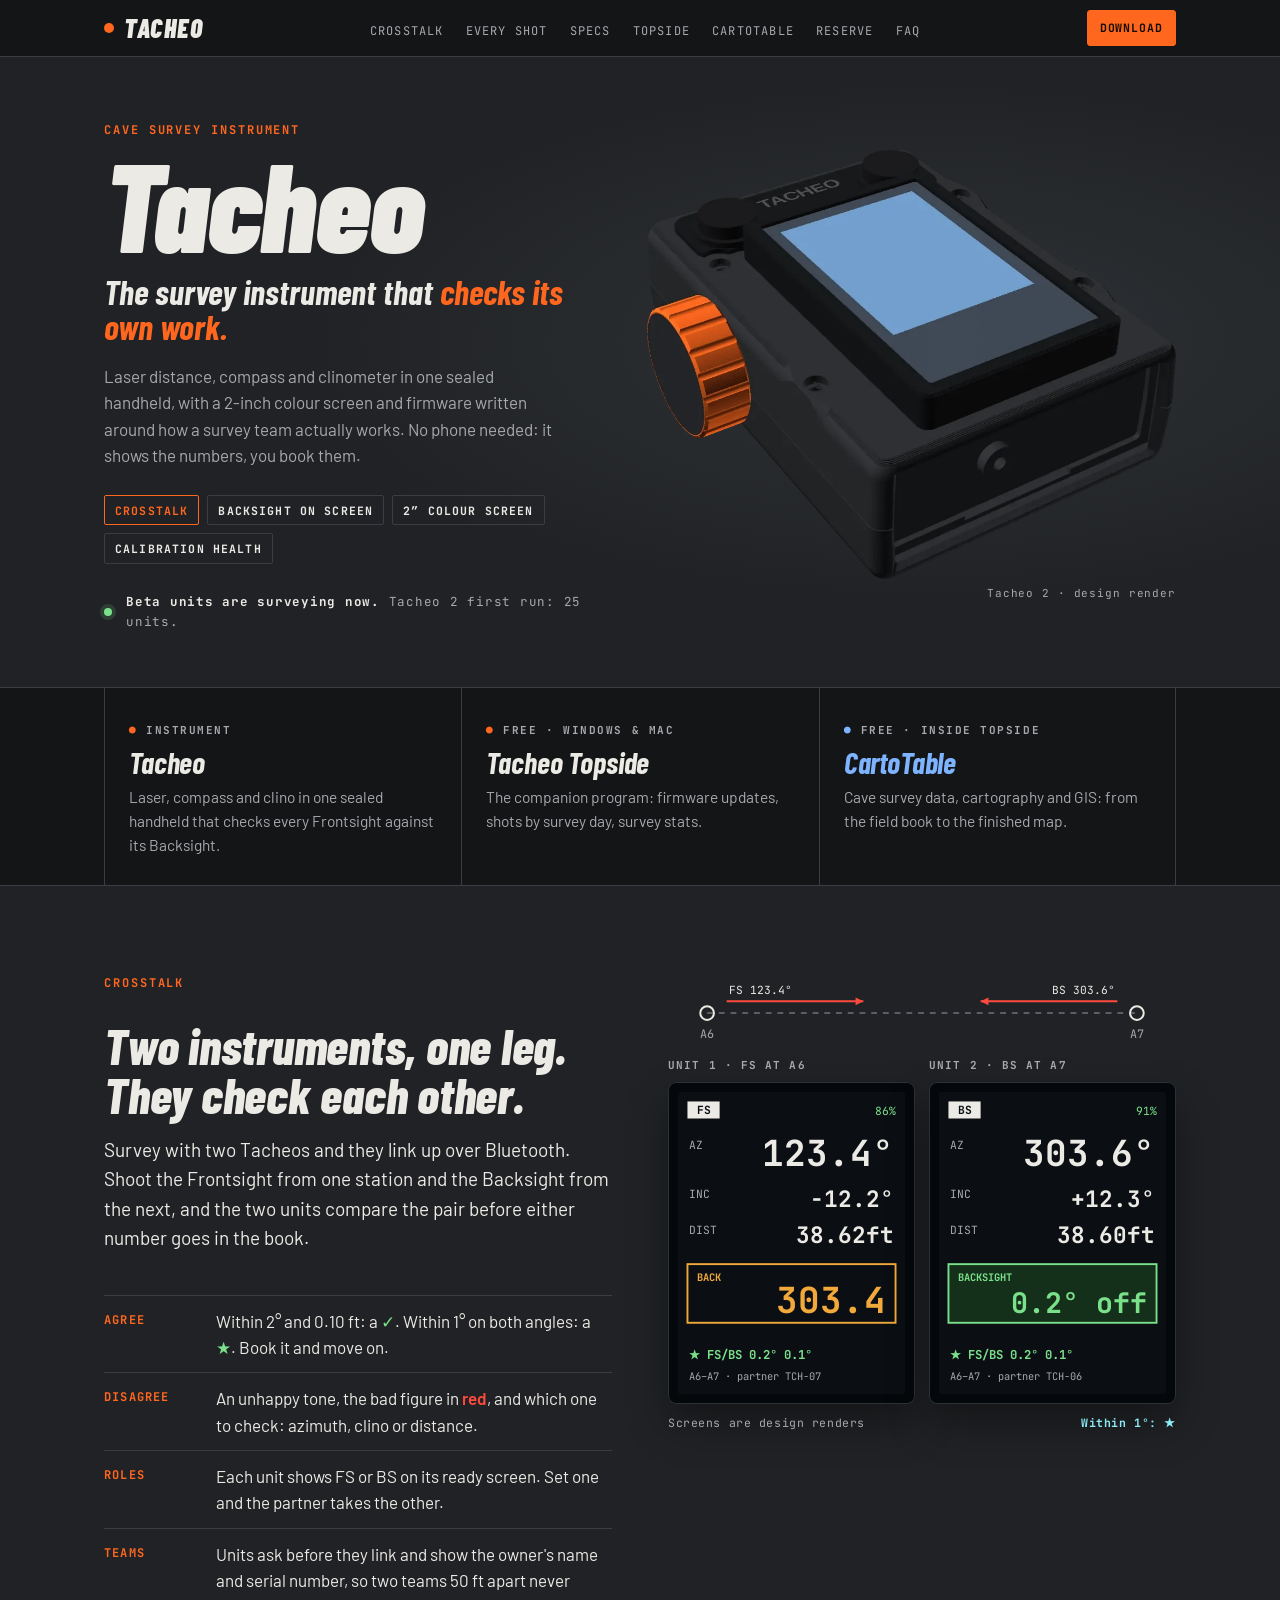
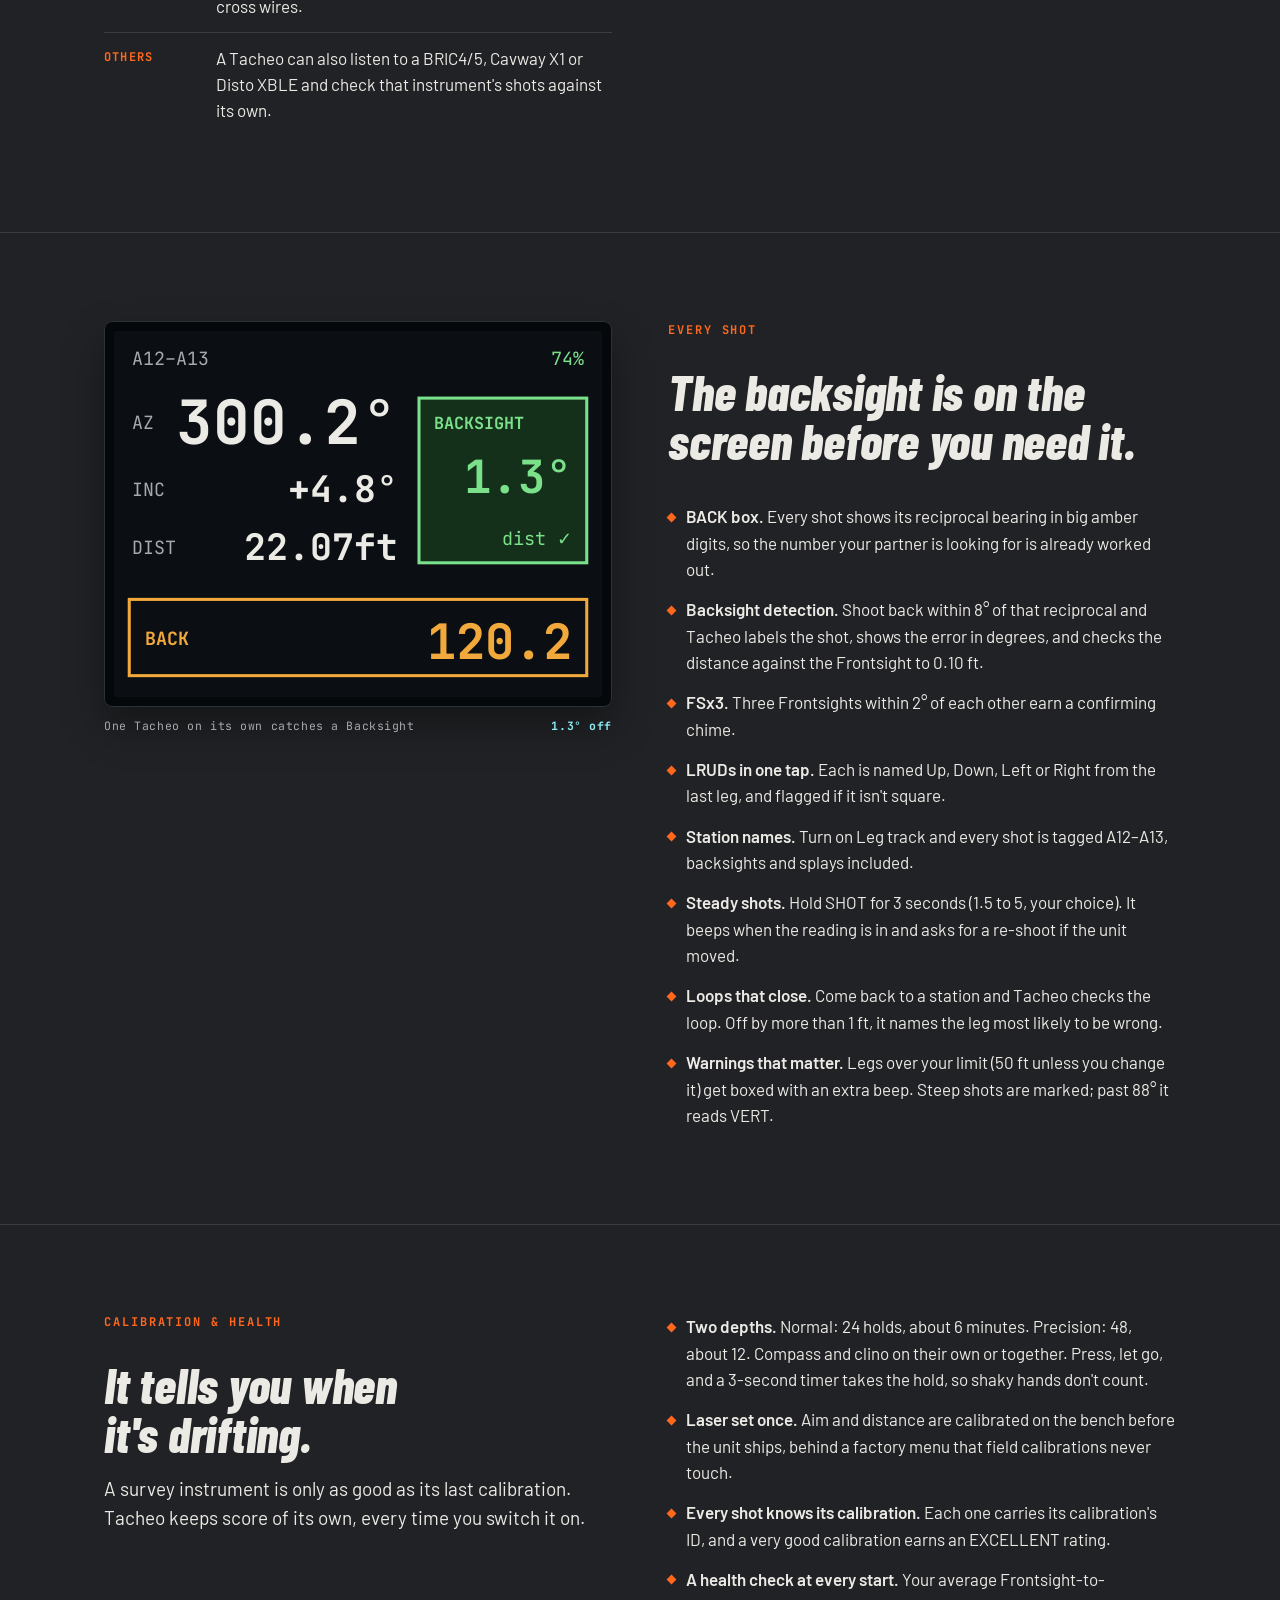
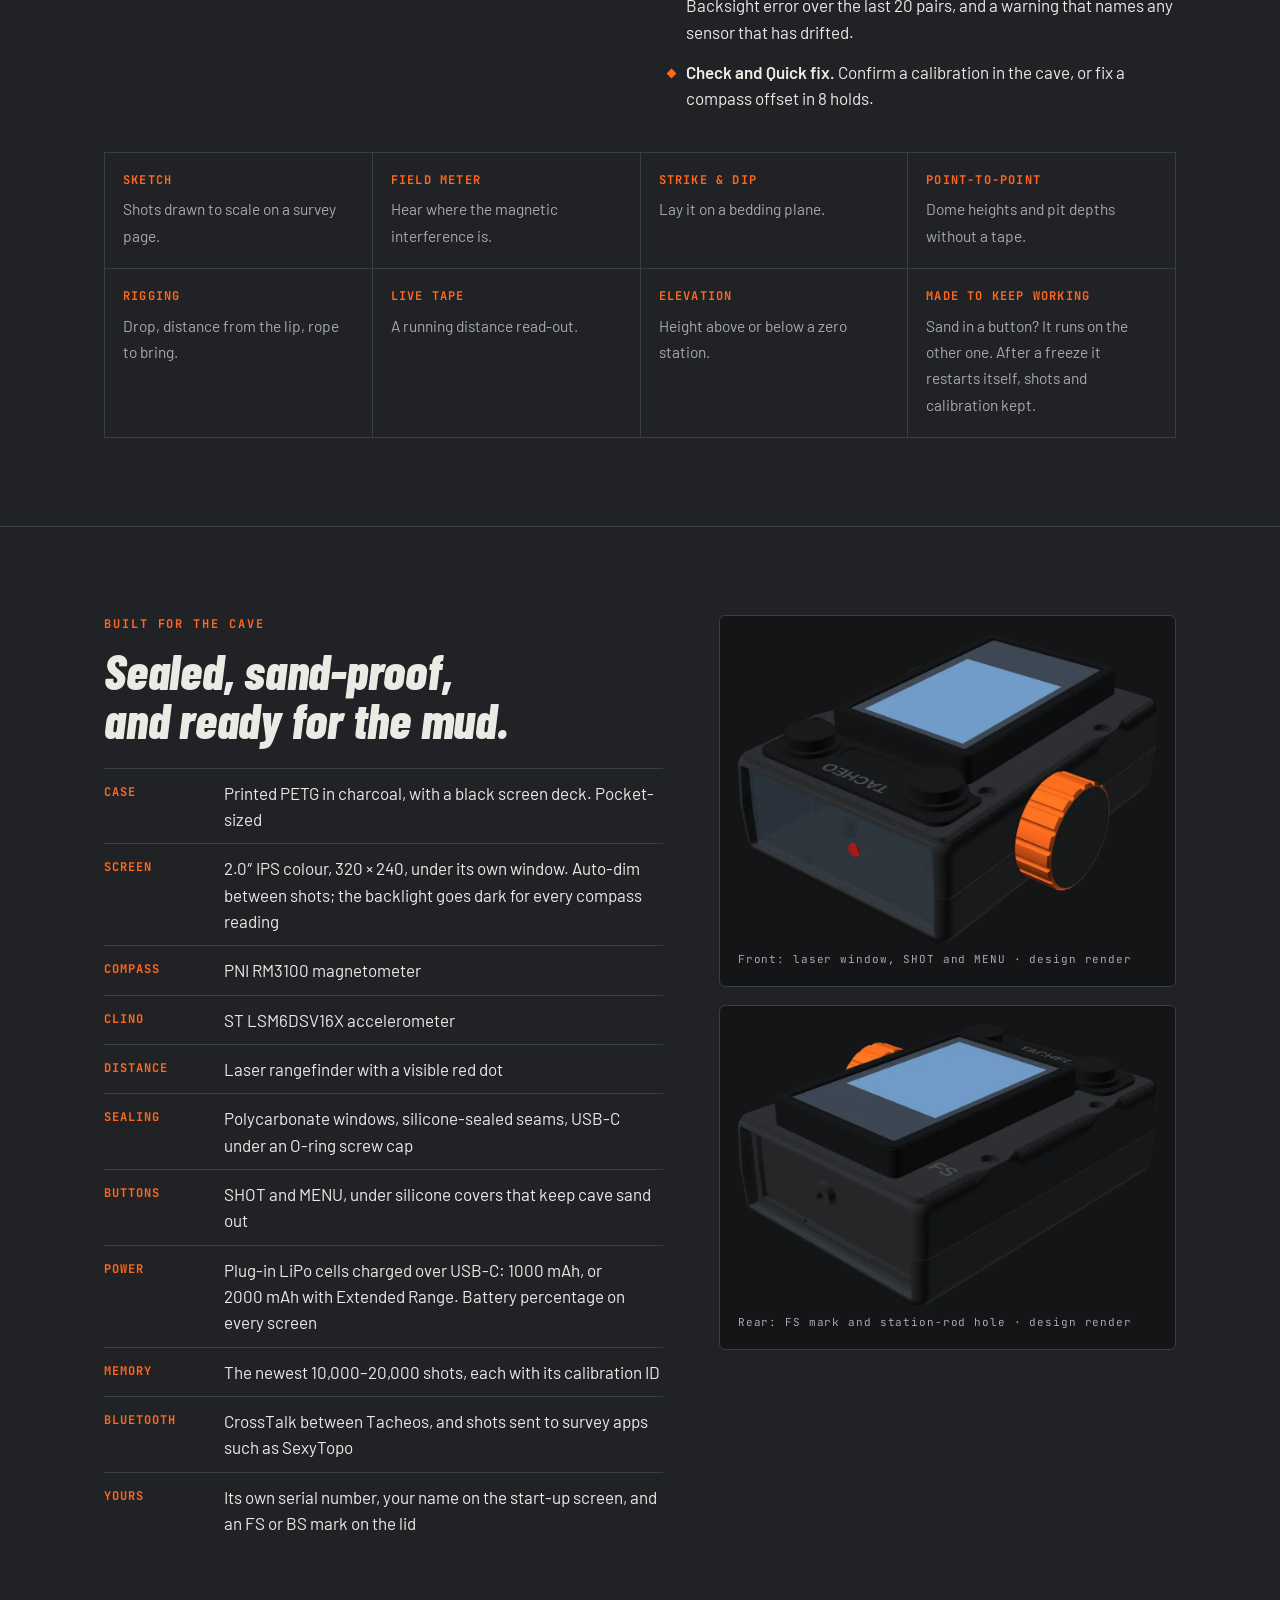
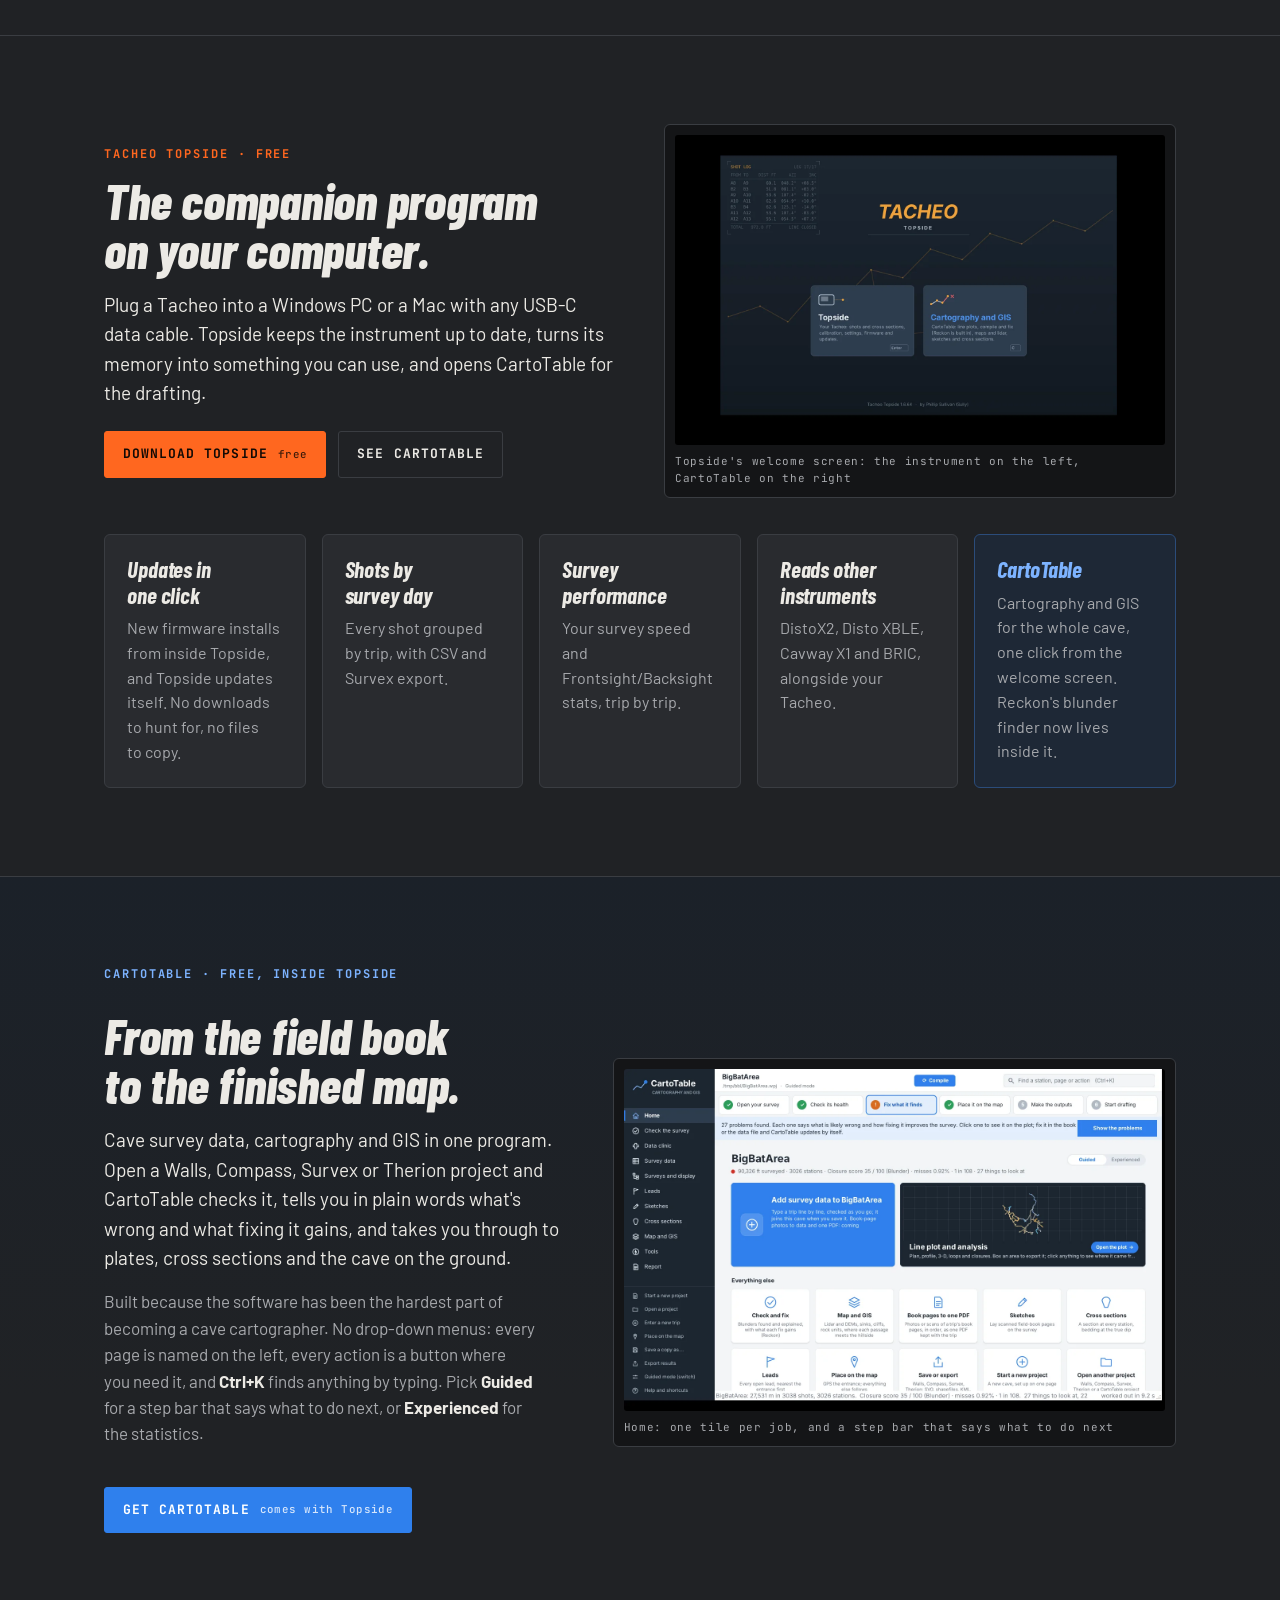
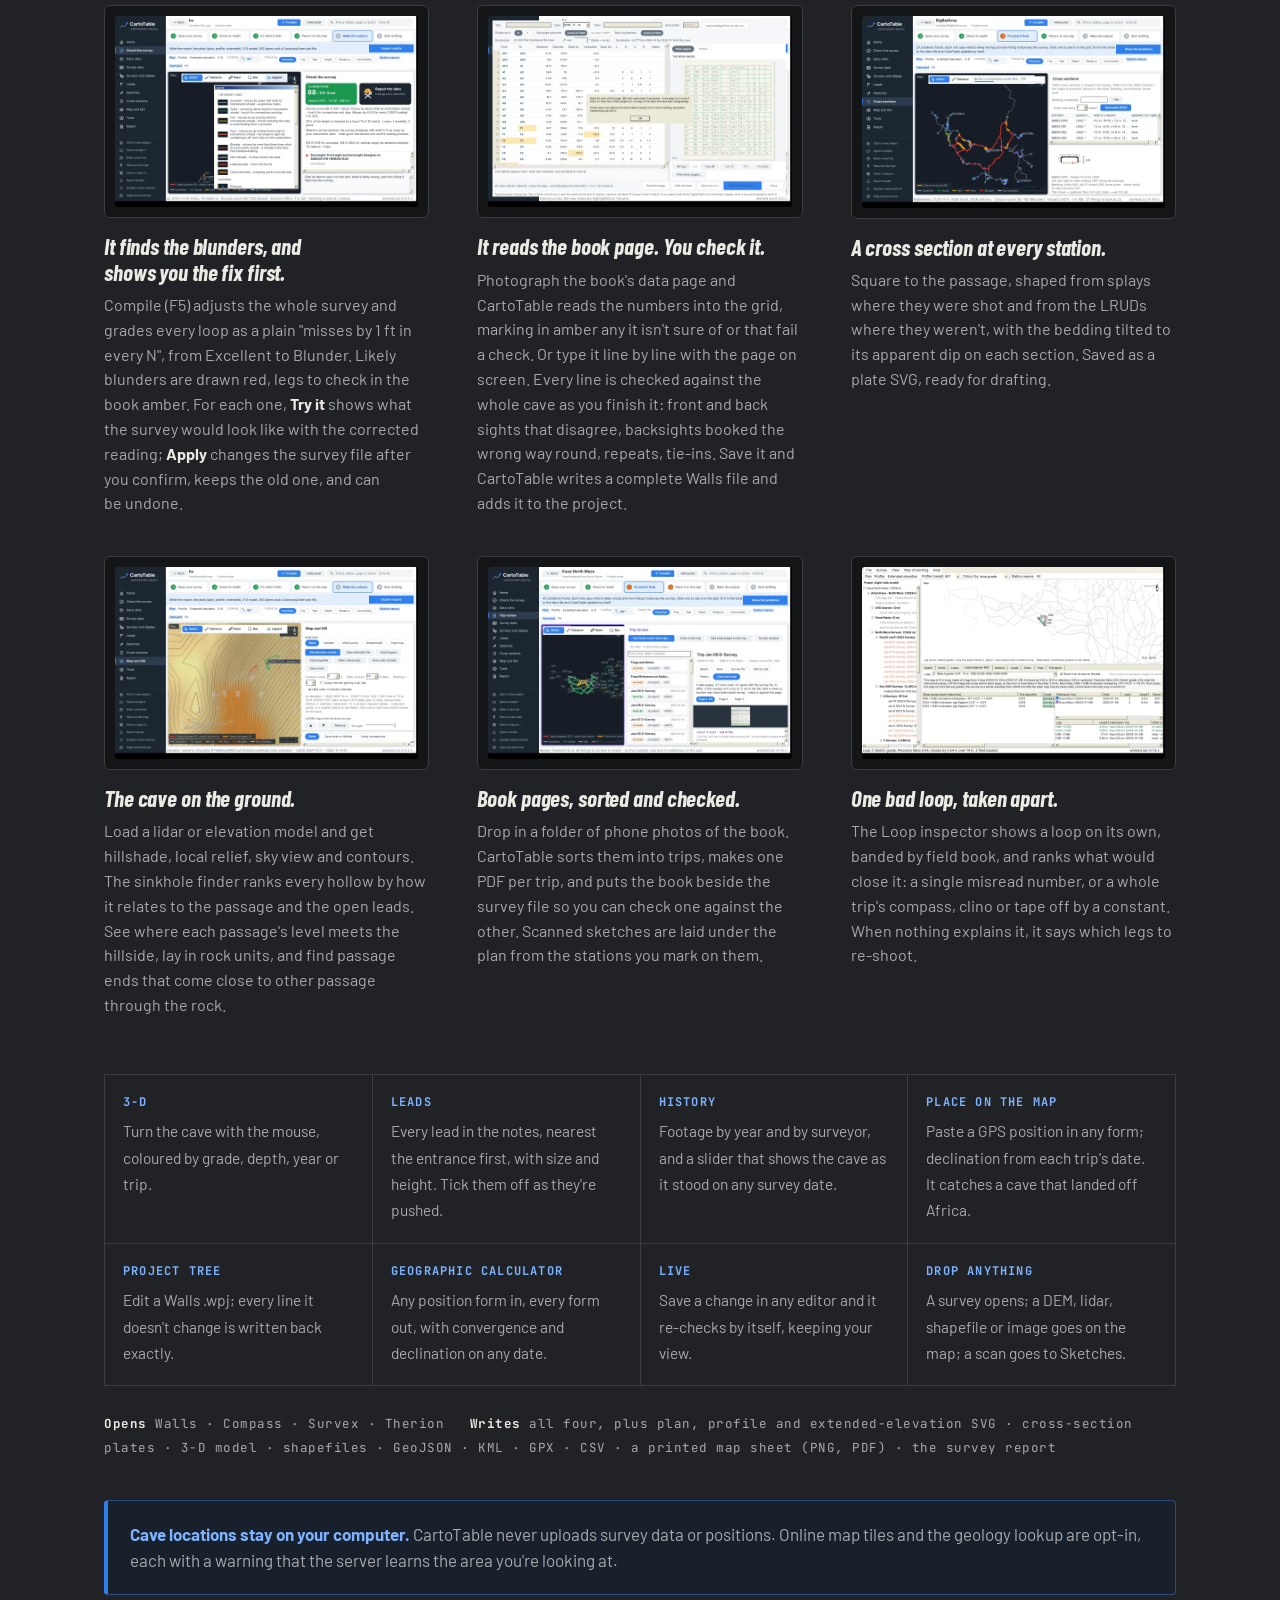
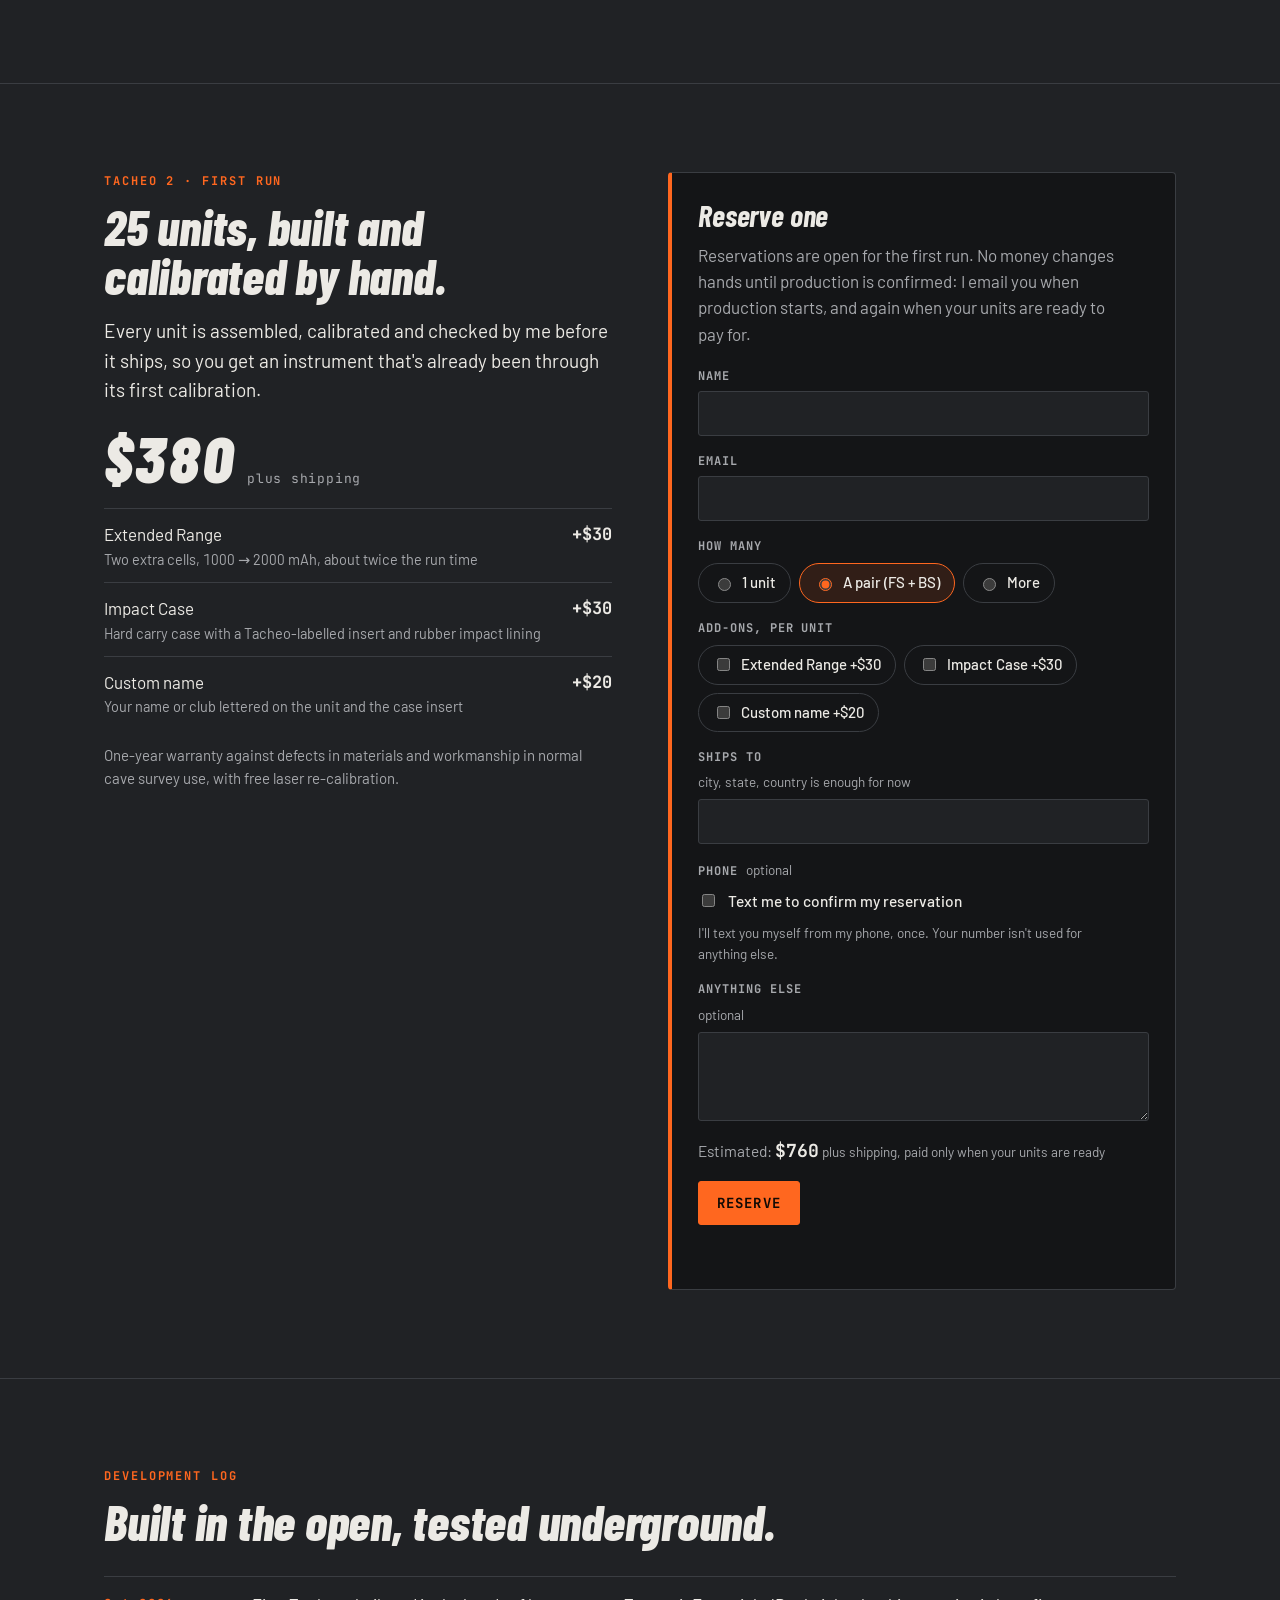
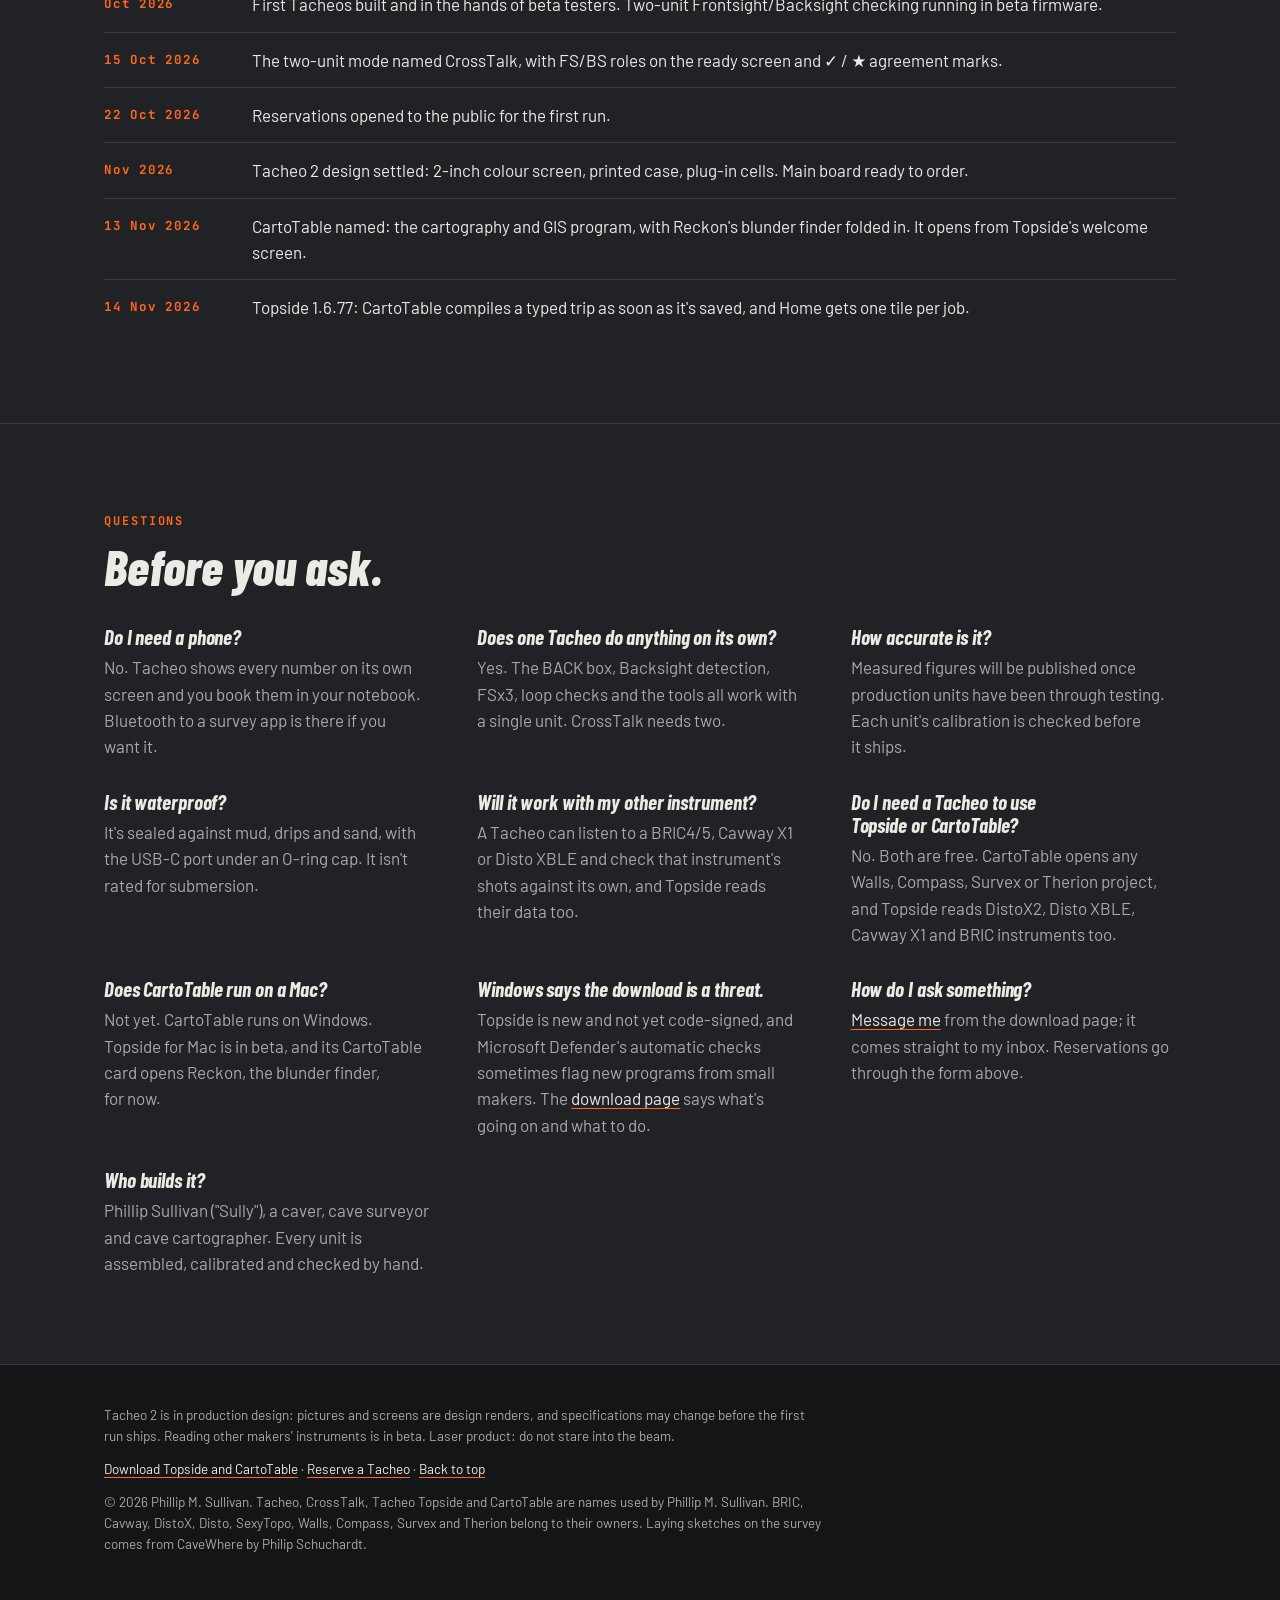
==== index.html @ c4862858 "Tacheo website: Tacheo, Topside and CartoTable; downloads; Reserve and Message forms Co-Authored-By:" ====
<!DOCTYPE html>
<!-- Copyright (C) 2026 Phillip M. Sullivan. All rights reserved. Tacheo project material. -->
<html lang="en">
<head>
<meta charset="utf-8">
<meta name="viewport" content="width=device-width, initial-scale=1">
<title>Tacheo: cave survey instrument, Topside and CartoTable</title>
<meta name="description" content="Tacheo is a sealed handheld cave survey instrument: laser distance, compass and clinometer, a 2-inch colour screen, and firmware that checks every Frontsight against its Backsight. Plus Tacheo Topside and CartoTable, free cave survey and cartography software for your computer.">
<link rel="preconnect" href="https://fonts.googleapis.com">
<link rel="preconnect" href="https://fonts.gstatic.com" crossorigin>
<link href="https://fonts.googleapis.com/css2?family=Barlow+Condensed:ital,wght@1,700;1,800;1,900&family=Barlow:wght@400;500;600&family=JetBrains+Mono:wght@500;700&display=swap" rel="stylesheet">
<link rel="stylesheet" href="assets/site.css">
<link rel="icon" href="assets/favicon.svg" type="image/svg+xml">
<meta property="og:title" content="Tacheo: the cave survey instrument that checks its own work">
<meta property="og:description" content="Tacheo, the sealed handheld cave survey instrument; Tacheo Topside, its free companion program; and CartoTable, free cave cartography and GIS.">
<meta property="og:image" content="assets/img/tacheo2-render.webp">
<meta name="theme-color" content="#141517">
</head>
<body>

<header class="top">
  <div class="wrap">
    <a class="mark" href="#top" aria-label="Tacheo, back to top"><i aria-hidden="true"></i>TACHEO</a>
    <nav aria-label="Sections">
      <ul>
        <li><a href="#crosstalk">CrossTalk</a></li>
        <li><a href="#every-shot">Every shot</a></li>
        <li><a href="#specs">Specs</a></li>
        <li><a href="#topside">Topside</a></li>
        <li><a href="#cartotable">CartoTable</a></li>
        <li><a href="#first-run">Reserve</a></li>
        <li><a href="#faq">FAQ</a></li>
      </ul>
    </nav>
    <a class="btn" href="download.html">Download</a>
  </div>
</header>

<main id="top">

<section class="hero">
  <div class="wrap">
    <div>
      <p class="eyebrow">Cave survey instrument</p>
      <h1>Tacheo</h1>
      <p class="tag">The survey instrument that <em>checks its own work.</em></p>
      <p class="sub">Laser distance, compass and clinometer in one sealed handheld, with a 2-inch colour screen and firmware written around how a survey team actually works. No phone needed: it shows the numbers, you book them.</p>
      <div class="chips">
        <span class="chip hot">CrossTalk</span>
        <span class="chip">Backsight on screen</span>
        <span class="chip">2″ colour screen</span>
        <span class="chip">Calibration health</span>
      </div>
      <div class="status"><span class="dot" aria-hidden="true"></span><span><b>Beta units are surveying now.</b> Tacheo 2 first run: 25 units.</span></div>
    </div>
    <figure>
      <img src="assets/img/tacheo2-render.webp" width="1000" height="812" alt="Tacheo 2: a charcoal handheld with a raised black screen deck, two silicone-covered buttons and an orange screw cap over the USB-C port.">
      <figcaption>Tacheo 2 · design render</figcaption>
    </figure>
  </div>
</section>

<section class="family" aria-label="The Tacheo family">
  <div class="wrap">
    <a class="fam t" href="#crosstalk"><span class="k"><b>●</b> Instrument</span><h3>Tacheo</h3><p>Laser, compass and clino in one sealed handheld that checks every Frontsight against its Backsight.</p></a>
    <a class="fam s" href="#topside"><span class="k"><b>●</b> Free · Windows &amp; Mac</span><h3>Tacheo Topside</h3><p>The companion program: firmware updates, shots by survey day, survey stats.</p></a>
    <a class="fam c" href="#cartotable"><span class="k"><b>●</b> Free · inside Topside</span><h3>CartoTable</h3><p>Cave survey data, cartography and GIS: from the field book to the finished map.</p></a>
  </div>
</section>

<section id="crosstalk">
  <div class="wrap split">
    <div class="head">
      <p class="eyebrow">CrossTalk</p>
      <h2>Two instruments, one leg. They check each other.</h2>
      <p class="lead">Survey with two Tacheos and they link up over Bluetooth. Shoot the Frontsight from one station and the Backsight from the next, and the two units compare the pair before either number goes in the book.</p>
      <div class="rows">
        <div class="row"><span class="k">Agree</span><span class="v">Within 2° and 0.10&nbsp;ft: a <span class="ok">✓</span>. Within 1° on both angles: a <span class="ok">★</span>. Book it and move on.</span></div>
        <div class="row"><span class="k">Disagree</span><span class="v">An unhappy tone, the bad figure in <span class="bad">red</span>, and which one to check: azimuth, clino or distance.</span></div>
        <div class="row"><span class="k">Roles</span><span class="v">Each unit shows FS or BS on its ready screen. Set one and the partner takes the other.</span></div>
        <div class="row"><span class="k">Teams</span><span class="v">Units ask before they link and show the owner's name and serial number, so two teams 50&nbsp;ft apart never cross wires.</span></div>
        <div class="row"><span class="k">Others</span><span class="v">A Tacheo can also listen to a BRIC4/5, Cavway X1 or Disto XBLE and check that instrument's shots against its own.</span></div>
      </div>
    </div>
    <div>
      <svg class="legsvg" viewBox="0 0 520 70" role="img" aria-label="A survey leg from station A6 to station A7, Frontsight shot from A6 and Backsight from A7">
        <line x1="40" y1="40" x2="480" y2="40" stroke="#5A5E64" stroke-width="2" stroke-dasharray="6 6"/>
        <circle cx="40" cy="40" r="7" fill="none" stroke="#ECEAE5" stroke-width="2"/>
        <circle cx="480" cy="40" r="7" fill="none" stroke="#ECEAE5" stroke-width="2"/>
        <text x="40" y="66" fill="#A7A9AD" font-family="JetBrains Mono, monospace" font-size="12" text-anchor="middle">A6</text>
        <text x="480" y="66" fill="#A7A9AD" font-family="JetBrains Mono, monospace" font-size="12" text-anchor="middle">A7</text>
        <path d="M60 28 L200 28" stroke="#FF4A3D" stroke-width="2"/><path d="M200 28 l-8 -4 v8z" fill="#FF4A3D"/>
        <text x="62" y="20" fill="#ECEAE5" font-family="JetBrains Mono, monospace" font-size="11.5">FS 123.4°</text>
        <path d="M460 28 L320 28" stroke="#FF4A3D" stroke-width="2"/><path d="M320 28 l8 -4 v8z" fill="#FF4A3D"/>
        <text x="458" y="20" fill="#ECEAE5" font-family="JetBrains Mono, monospace" font-size="11.5" text-anchor="end">BS 303.6°</text>
      </svg>
      <div class="pair">
        <div class="unit">
          <p class="who">Unit 1 · FS at A6</p>
          <div class="screen">
            <svg viewBox="0 0 240 320" role="img" aria-label="Unit 1 screen: Frontsight 123.4 degrees, back bearing 303.4, partner Backsight agrees within 1 degree, star">
              <rect width="240" height="320" fill="#0B0F14"/>
              <rect x="10" y="10" width="34" height="18" fill="#ECEAE5"/><text x="27" y="23.5" fill="#0B0F14" font-family="JetBrains Mono, monospace" font-size="12" font-weight="700" text-anchor="middle">FS</text>
              <text x="230" y="24" fill="#7BE08A" font-family="JetBrains Mono, monospace" font-size="12" text-anchor="end">86%</text>
              <text x="12" y="60" fill="#A7A9AD" font-family="JetBrains Mono, monospace" font-size="12">AZ</text>
              <text x="228" y="78" fill="#ECEAE5" font-family="JetBrains Mono, monospace" font-size="38" font-weight="700" text-anchor="end">123.4°</text>
              <text x="12" y="112" fill="#A7A9AD" font-family="JetBrains Mono, monospace" font-size="12">INC</text>
              <text x="228" y="122" fill="#ECEAE5" font-family="JetBrains Mono, monospace" font-size="24" font-weight="700" text-anchor="end">−12.2°</text>
              <text x="12" y="150" fill="#A7A9AD" font-family="JetBrains Mono, monospace" font-size="12">DIST</text>
              <text x="228" y="160" fill="#ECEAE5" font-family="JetBrains Mono, monospace" font-size="24" font-weight="700" text-anchor="end">38.62ft</text>
              <rect x="10" y="182" width="220" height="62" fill="none" stroke="#F2A93B" stroke-width="2"/>
              <text x="20" y="200" fill="#F2A93B" font-family="JetBrains Mono, monospace" font-size="11" font-weight="700">BACK</text>
              <text x="220" y="234" fill="#F2A93B" font-family="JetBrains Mono, monospace" font-size="38" font-weight="700" text-anchor="end">303.4</text>
              <text x="12" y="282" fill="#7BE08A" font-family="JetBrains Mono, monospace" font-size="13" font-weight="700">★ FS/BS 0.2° 0.1°</text>
              <text x="12" y="304" fill="#A7A9AD" font-family="JetBrains Mono, monospace" font-size="11">A6–A7 · partner TCH-07</text>
            </svg>
          </div>
        </div>
        <div class="unit">
          <p class="who">Unit 2 · BS at A7</p>
          <div class="screen">
            <svg viewBox="0 0 240 320" role="img" aria-label="Unit 2 screen: Backsight 303.6 degrees, agrees with the Frontsight within 1 degree, star">
              <rect width="240" height="320" fill="#0B0F14"/>
              <rect x="10" y="10" width="34" height="18" fill="#ECEAE5"/><text x="27" y="23.5" fill="#0B0F14" font-family="JetBrains Mono, monospace" font-size="12" font-weight="700" text-anchor="middle">BS</text>
              <text x="230" y="24" fill="#7BE08A" font-family="JetBrains Mono, monospace" font-size="12" text-anchor="end">91%</text>
              <text x="12" y="60" fill="#A7A9AD" font-family="JetBrains Mono, monospace" font-size="12">AZ</text>
              <text x="228" y="78" fill="#ECEAE5" font-family="JetBrains Mono, monospace" font-size="38" font-weight="700" text-anchor="end">303.6°</text>
              <text x="12" y="112" fill="#A7A9AD" font-family="JetBrains Mono, monospace" font-size="12">INC</text>
              <text x="228" y="122" fill="#ECEAE5" font-family="JetBrains Mono, monospace" font-size="24" font-weight="700" text-anchor="end">+12.3°</text>
              <text x="12" y="150" fill="#A7A9AD" font-family="JetBrains Mono, monospace" font-size="12">DIST</text>
              <text x="228" y="160" fill="#ECEAE5" font-family="JetBrains Mono, monospace" font-size="24" font-weight="700" text-anchor="end">38.60ft</text>
              <rect x="10" y="182" width="220" height="62" fill="#14301A" stroke="#7BE08A" stroke-width="2"/>
              <text x="20" y="200" fill="#7BE08A" font-family="JetBrains Mono, monospace" font-size="11" font-weight="700">BACKSIGHT</text>
              <text x="220" y="234" fill="#7BE08A" font-family="JetBrains Mono, monospace" font-size="30" font-weight="700" text-anchor="end">0.2° off</text>
              <text x="12" y="282" fill="#7BE08A" font-family="JetBrains Mono, monospace" font-size="13" font-weight="700">★ FS/BS 0.2° 0.1°</text>
              <text x="12" y="304" fill="#A7A9AD" font-family="JetBrains Mono, monospace" font-size="11">A6–A7 · partner TCH-06</text>
            </svg>
          </div>
        </div>
      </div>
      <p class="scap"><span>Screens are design renders</span><b>Within 1°: ★</b></p>
    </div>
  </div>
</section>

<section id="every-shot">
  <div class="wrap split">
    <div>
      <div class="screen">
        <svg viewBox="0 0 320 240" role="img" aria-label="Single-unit screen: a shot of 300.2 degrees caught as a Backsight, 1.3 degrees off the reciprocal">
          <rect width="320" height="240" fill="#0B0F14"/>
          <text x="12" y="22" fill="#A7A9AD" font-family="JetBrains Mono, monospace" font-size="12">A12–A13</text>
          <text x="308" y="22" fill="#7BE08A" font-family="JetBrains Mono, monospace" font-size="12" text-anchor="end">74%</text>
          <text x="12" y="64" fill="#A7A9AD" font-family="JetBrains Mono, monospace" font-size="12">AZ</text>
          <text x="186" y="74" fill="#ECEAE5" font-family="JetBrains Mono, monospace" font-size="40" font-weight="700" text-anchor="end">300.2°</text>
          <text x="12" y="108" fill="#A7A9AD" font-family="JetBrains Mono, monospace" font-size="12">INC</text>
          <text x="186" y="112" fill="#ECEAE5" font-family="JetBrains Mono, monospace" font-size="24" font-weight="700" text-anchor="end">+4.8°</text>
          <text x="12" y="146" fill="#A7A9AD" font-family="JetBrains Mono, monospace" font-size="12">DIST</text>
          <text x="186" y="150" fill="#ECEAE5" font-family="JetBrains Mono, monospace" font-size="24" font-weight="700" text-anchor="end">22.07ft</text>
          <rect x="200" y="44" width="110" height="108" fill="#14301A" stroke="#7BE08A" stroke-width="2"/>
          <text x="210" y="64" fill="#7BE08A" font-family="JetBrains Mono, monospace" font-size="11" font-weight="700">BACKSIGHT</text>
          <text x="300" y="106" fill="#7BE08A" font-family="JetBrains Mono, monospace" font-size="30" font-weight="700" text-anchor="end">1.3°</text>
          <text x="300" y="140" fill="#7BE08A" font-family="JetBrains Mono, monospace" font-size="12" text-anchor="end">dist ✓</text>
          <rect x="10" y="176" width="300" height="50" fill="none" stroke="#F2A93B" stroke-width="2"/>
          <text x="20" y="206" fill="#F2A93B" font-family="JetBrains Mono, monospace" font-size="12" font-weight="700">BACK</text>
          <text x="300" y="215" fill="#F2A93B" font-family="JetBrains Mono, monospace" font-size="32" font-weight="700" text-anchor="end">120.2</text>
        </svg>
      </div>
      <p class="scap"><span>One Tacheo on its own catches a Backsight</span><b>1.3° off</b></p>
    </div>
    <div class="head">
      <p class="eyebrow">Every shot</p>
      <h2>The backsight is on the screen before you need it.</h2>
      <ul class="items">
        <li><b>BACK box.</b> Every shot shows its reciprocal bearing in big amber digits, so the number your partner is looking for is already worked out.</li>
        <li><b>Backsight detection.</b> Shoot back within 8° of that reciprocal and Tacheo labels the shot, shows the error in degrees, and checks the distance against the Frontsight to 0.10&nbsp;ft.</li>
        <li><b>FSx3.</b> Three Frontsights within 2° of each other earn a confirming chime.</li>
        <li><b>LRUDs in one tap.</b> Each is named Up, Down, Left or Right from the last leg, and flagged if it isn't square.</li>
        <li><b>Station names.</b> Turn on Leg track and every shot is tagged A12–A13, backsights and splays included.</li>
        <li><b>Steady shots.</b> Hold SHOT for 3 seconds (1.5 to 5, your choice). It beeps when the reading is in and asks for a re-shoot if the unit moved.</li>
        <li><b>Loops that close.</b> Come back to a station and Tacheo checks the loop. Off by more than 1&nbsp;ft, it names the leg most likely to be wrong.</li>
        <li><b>Warnings that matter.</b> Legs over your limit (50&nbsp;ft unless you change it) get boxed with an extra beep. Steep shots are marked; past 88° it reads VERT.</li>
      </ul>
    </div>
  </div>
</section>

<section id="calibration">
  <div class="wrap">
    <div class="split">
      <div class="head">
        <p class="eyebrow">Calibration &amp; health</p>
        <h2>It tells you when it's drifting.</h2>
        <p class="lead">A survey instrument is only as good as its last calibration. Tacheo keeps score of its own, every time you switch it on.</p>
      </div>
      <ul class="items" style="margin-top:0">
        <li><b>Two depths.</b> Normal: 24 holds, about 6 minutes. Precision: 48, about 12. Compass and clino on their own or together. Press, let go, and a 3-second timer takes the hold, so shaky hands don't count.</li>
        <li><b>Laser set once.</b> Aim and distance are calibrated on the bench before the unit ships, behind a factory menu that field calibrations never touch.</li>
        <li><b>Every shot knows its calibration.</b> Each one carries its calibration's ID, and a very good calibration earns an EXCELLENT rating.</li>
        <li><b>A health check at every start.</b> Your average Frontsight-to-Backsight error over the last 20 pairs, and a warning that names any sensor that has drifted.</li>
        <li><b>Check and Quick fix.</b> Confirm a calibration in the cave, or fix a compass offset in 8 holds.</li>
      </ul>
    </div>
    <div class="tools" aria-label="Seven built-in tools">
      <div class="tool"><b>Sketch</b><span>Shots drawn to scale on a survey page.</span></div>
      <div class="tool"><b>Field meter</b><span>Hear where the magnetic interference is.</span></div>
      <div class="tool"><b>Strike &amp; dip</b><span>Lay it on a bedding plane.</span></div>
      <div class="tool"><b>Point-to-point</b><span>Dome heights and pit depths without a tape.</span></div>
      <div class="tool"><b>Rigging</b><span>Drop, distance from the lip, rope to bring.</span></div>
      <div class="tool"><b>Live tape</b><span>A running distance read-out.</span></div>
      <div class="tool"><b>Elevation</b><span>Height above or below a zero station.</span></div>
      <div class="tool"><b>Made to keep working</b><span>Sand in a button? It runs on the other one. After a freeze it restarts itself, shots and calibration kept.</span></div>
    </div>
  </div>
</section>

<section id="specs">
  <div class="wrap specs">
    <div>
      <p class="eyebrow">Built for the cave</p>
      <h2>Sealed, sand-proof, and ready for the mud.</h2>
      <dl class="spec">
        <dt>Case</dt><dd>Printed PETG in charcoal, with a black screen deck. Pocket-sized</dd>
        <dt>Screen</dt><dd>2.0″ IPS colour, 320 × 240, under its own window. Auto-dim between shots; the backlight goes dark for every compass reading</dd>
        <dt>Compass</dt><dd>PNI RM3100 magnetometer</dd>
        <dt>Clino</dt><dd>ST LSM6DSV16X accelerometer</dd>
        <dt>Distance</dt><dd>Laser rangefinder with a visible red dot</dd>
        <dt>Sealing</dt><dd>Polycarbonate windows, silicone-sealed seams, USB-C under an O-ring screw cap</dd>
        <dt>Buttons</dt><dd>SHOT and MENU, under silicone covers that keep cave sand out</dd>
        <dt>Power</dt><dd>Plug-in LiPo cells charged over USB-C: 1000&nbsp;mAh, or 2000&nbsp;mAh with Extended Range. Battery percentage on every screen</dd>
        <dt>Memory</dt><dd>The newest 10,000–20,000 shots, each with its calibration ID</dd>
        <dt>Bluetooth</dt><dd>CrossTalk between Tacheos, and shots sent to survey apps such as SexyTopo</dd>
        <dt>Yours</dt><dd>Its own serial number, your name on the start-up screen, and an FS or BS mark on the lid</dd>
      </dl>
    </div>
    <div class="views">
      <figure>
        <img src="assets/img/tacheo2-front.webp" loading="lazy" width="1000" height="738" alt="Tacheo 2 from the front: the laser window with its red dot, the TACHEO lettering and both buttons on the deck, and the orange USB cap on the side.">
        <figcaption>Front: laser window, SHOT and MENU · design render</figcaption>
      </figure>
      <figure>
        <img src="assets/img/tacheo2-rear.webp" loading="lazy" width="1000" height="671" alt="Tacheo 2 from the rear, showing the FS mark on the lid and the station-rod hole in the rear plate.">
        <figcaption>Rear: FS mark and station-rod hole · design render</figcaption>
      </figure>
    </div>
  </div>
</section>

<section id="topside">
  <div class="wrap">
    <div class="topside-top">
      <div>
        <p class="eyebrow">Tacheo Topside · free</p>
        <h2>The companion program on your computer.</h2>
        <p class="lead" style="margin-top:16px">Plug a Tacheo into a Windows PC or a Mac with any USB-C data cable. Topside keeps the instrument up to date, turns its memory into something you can use, and opens CartoTable for the drafting.</p>
        <div class="actions">
          <a class="btn" href="download.html">Download Topside <small>free</small></a>
          <a class="btn ghost" href="#cartotable">See CartoTable</a>
        </div>
      </div>
      <figure class="shot">
        <a class="zoom" href="assets/img/topside-welcome.webp" target="_blank" rel="noopener" title="Open full size"><img src="assets/img/topside-welcome.webp" loading="lazy" width="1360" height="860" alt="Tacheo Topside's welcome screen with two cards: Topside, and Cartography and GIS (CartoTable)."></a>
        <figcaption>Topside's welcome screen: the instrument on the left, CartoTable on the right</figcaption>
      </figure>
    </div>
    <div class="cards">
      <div class="card"><h3>Updates in one click</h3><p>New firmware installs from inside Topside, and Topside updates itself. No downloads to hunt for, no files to copy.</p></div>
      <div class="card"><h3>Shots by survey day</h3><p>Every shot grouped by trip, with CSV and Survex export.</p></div>
      <div class="card"><h3>Survey performance</h3><p>Your survey speed and Frontsight/Backsight stats, trip by trip.</p></div>
      <div class="card"><h3>Reads other instruments</h3><p>DistoX2, Disto XBLE, Cavway X1 and BRIC, alongside your Tacheo.</p></div>
      <div class="card ct"><h3>CartoTable</h3><p>Cartography and GIS for the whole cave, one click from the welcome screen. Reckon's blunder finder now lives inside it.</p></div>
    </div>
  </div>
</section>

<section id="cartotable">
  <div class="wrap">
    <div class="ct-lead">
      <div class="head">
        <p class="eyebrow">CartoTable · free, inside Topside</p>
        <h2>From the field book to the finished map.</h2>
        <p class="lead">Cave survey data, cartography and GIS in one program. Open a Walls, Compass, Survex or Therion project and CartoTable checks it, tells you in plain words what's wrong and what fixing it gains, and takes you through to plates, cross sections and the cave on the ground.</p>
        <p class="muted">Built because the software has been the hardest part of becoming a cave cartographer. No drop-down menus: every page is named on the left, every action is a button where you need it, and <b style="color:var(--ink)">Ctrl+K</b> finds anything by typing. Pick <b style="color:var(--ink)">Guided</b> for a step bar that says what to do next, or <b style="color:var(--ink)">Experienced</b> for the statistics.</p>
        <div class="actions">
          <a class="btn blue" href="download.html">Get CartoTable <small>comes with Topside</small></a>
        </div>
      </div>
      <figure class="shot">
        <a class="zoom" href="assets/img/ct-home.webp" target="_blank" rel="noopener" title="Open full size"><img src="assets/img/ct-home.webp" loading="lazy" width="1360" height="860" alt="CartoTable's Home page: a step bar along the top, big tiles to add survey data and open the line plot, and a tile for each job below."></a>
        <figcaption>Home: one tile per job, and a step bar that says what to do next</figcaption>
      </figure>
    </div>

    <div class="ct-grid">
      <div class="ct-feat">
        <figure class="shot"><a class="zoom" href="assets/img/ct-check.webp" target="_blank" rel="noopener" title="Open full size"><img src="assets/img/ct-check.webp" loading="lazy" width="1360" height="860" alt="The plot with suspect legs drawn red and amber, and the Check the survey page giving a closure score and a Repair the data button."></a></figure>
        <h3>It finds the blunders, and shows you the fix first.</h3>
        <p>Compile (F5) adjusts the whole survey and grades every loop as a plain "misses by 1 ft in every N", from Excellent to Blunder. Likely blunders are drawn red, legs to check in the book amber. For each one, <b style="color:var(--ink)">Try it</b> shows what the survey would look like with the corrected reading; <b style="color:var(--ink)">Apply</b> changes the survey file after you confirm, keeps the old one, and can be undone.</p>
      </div>
      <div class="ct-feat">
        <figure class="shot"><a class="zoom" href="assets/img/ct-trip.webp" target="_blank" rel="noopener" title="Open full size"><img src="assets/img/ct-trip.webp" loading="lazy" width="1360" height="860" alt="Enter a trip: the book's shots typed line by line beside a photo of the field-book page, with an amber cell to check."></a></figure>
        <h3>It reads the book page. You check it.</h3>
        <p>Photograph the book's data page and CartoTable reads the numbers into the grid, marking in amber any it isn't sure of or that fail a check. Or type it line by line with the page on screen. Every line is checked against the whole cave as you finish it: front and back sights that disagree, backsights booked the wrong way round, repeats, tie-ins. Save it and CartoTable writes a complete Walls file and adds it to the project.</p>
      </div>
      <div class="ct-feat">
        <figure class="shot"><a class="zoom" href="assets/img/ct-sections.webp" target="_blank" rel="noopener" title="Open full size"><img src="assets/img/ct-sections.webp" loading="lazy" width="1360" height="860" alt="A dark line plot of a large cave coloured by loop grade, with the Cross sections page beside it listing every station's section."></a></figure>
        <h3>A cross section at every station.</h3>
        <p>Square to the passage, shaped from splays where they were shot and from the LRUDs where they weren't, with the bedding tilted to its apparent dip on each section. Saved as a plate SVG, ready for drafting.</p>
      </div>
      <div class="ct-feat">
        <figure class="shot"><a class="zoom" href="assets/img/ct-map.webp" target="_blank" rel="noopener" title="Open full size"><img src="assets/img/ct-map.webp" loading="lazy" width="1360" height="860" alt="The Map and GIS page: labelled contours over shaded relief, with a layers list on the right."></a></figure>
        <h3>The cave on the ground.</h3>
        <p>Load a lidar or elevation model and get hillshade, local relief, sky view and contours. The sinkhole finder ranks every hollow by how it relates to the passage and the open leads. See where each passage's level meets the hillside, lay in rock units, and find passage ends that come close to other passage through the rock.</p>
      </div>
      <div class="ct-feat">
        <figure class="shot"><a class="zoom" href="assets/img/ct-review.webp" target="_blank" rel="noopener" title="Open full size"><img src="assets/img/ct-review.webp" loading="lazy" width="1360" height="860" alt="Trip review: a list of trips on the left, the plot narrowed to one trip, and that trip's book pages to check against the survey file."></a></figure>
        <h3>Book pages, sorted and checked.</h3>
        <p>Drop in a folder of phone photos of the book. CartoTable sorts them into trips, makes one PDF per trip, and puts the book beside the survey file so you can check one against the other. Scanned sketches are laid under the plan from the stations you mark on them.</p>
      </div>
      <div class="ct-feat">
        <figure class="shot"><a class="zoom" href="assets/img/ct-loop.webp" target="_blank" rel="noopener" title="Open full size"><img src="assets/img/ct-loop.webp" loading="lazy" width="1360" height="860" alt="The Loop inspector: one loop drawn on its own, banded by field book, with a ranked list of what would close it."></a></figure>
        <h3>One bad loop, taken apart.</h3>
        <p>The Loop inspector shows a loop on its own, banded by field book, and ranks what would close it: a single misread number, or a whole trip's compass, clino or tape off by a constant. When nothing explains it, it says which legs to re-shoot.</p>
      </div>
    </div>

    <div class="ct-tools" aria-label="More in CartoTable">
      <div class="tool"><b>3-D</b><span>Turn the cave with the mouse, coloured by grade, depth, year or trip.</span></div>
      <div class="tool"><b>Leads</b><span>Every lead in the notes, nearest the entrance first, with size and height. Tick them off as they're pushed.</span></div>
      <div class="tool"><b>History</b><span>Footage by year and by surveyor, and a slider that shows the cave as it stood on any survey date.</span></div>
      <div class="tool"><b>Place on the map</b><span>Paste a GPS position in any form; declination from each trip's date. It catches a cave that landed off Africa.</span></div>
      <div class="tool"><b>Project tree</b><span>Edit a Walls .wpj; every line it doesn't change is written back exactly.</span></div>
      <div class="tool"><b>Geographic calculator</b><span>Any position form in, every form out, with convergence and declination on any date.</span></div>
      <div class="tool"><b>Live</b><span>Save a change in any editor and it re-checks by itself, keeping your view.</span></div>
      <div class="tool"><b>Drop anything</b><span>A survey opens; a DEM, lidar, shapefile or image goes on the map; a scan goes to Sketches.</span></div>
    </div>

    <p class="formats"><b>Opens</b> Walls · Compass · Survex · Therion &nbsp; <b>Writes</b> all four, plus plan, profile and extended-elevation SVG · cross-section plates · 3-D model · shapefiles · GeoJSON · KML · GPX · CSV · a printed map sheet (PNG, PDF) · the survey report</p>

    <div class="private"><b>Cave locations stay on your computer.</b> <span class="muted">CartoTable never uploads survey data or positions. Online map tiles and the geology lookup are opt-in, each with a warning that the server learns the area you're looking at.</span></div>
  </div>
</section>

<section id="first-run">
  <div class="wrap run">
    <div>
      <p class="eyebrow">Tacheo 2 · first run</p>
      <h2>25 units, built and calibrated by hand.</h2>
      <p class="lead" style="margin-top:16px">Every unit is assembled, calibrated and checked by me before it ships, so you get an instrument that's already been through its first calibration.</p>
      <div class="price"><span class="n">$380</span><span class="s">plus shipping</span></div>
      <table class="add">
        <tbody>
          <tr><td>Extended Range<small>Two extra cells, 1000 → 2000 mAh, about twice the run time</small></td><td>+$30</td></tr>
          <tr><td>Impact Case<small>Hard carry case with a Tacheo-labelled insert and rubber impact lining</small></td><td>+$30</td></tr>
          <tr><td>Custom name<small>Your name or club lettered on the unit and the case insert</small></td><td>+$20</td></tr>
        </tbody>
      </table>
      <p class="muted" style="margin-top:14px;font-size:15px">One-year warranty against defects in materials and workmanship in normal cave survey use, with free laser re-calibration.</p>
    </div>
    <div class="reserve">
      <h3>Reserve one</h3>
      <p class="muted">Reservations are open for the first run. No money changes hands until production is confirmed: I email you when production starts, and again when your units are ready to pay for.</p>
      <form id="reserve-form" class="rform" data-kind="reservation" novalidate>
        <label>Name <input name="name" autocomplete="name" required maxlength="100"></label>
        <label>Email <input name="email" type="email" autocomplete="email" required maxlength="200"></label>

        <fieldset>
          <legend>How many</legend>
          <div class="pills" role="radiogroup">
            <label><input type="radio" name="qty" value="1"> 1 unit</label>
            <label><input type="radio" name="qty" value="2" checked> A pair (FS + BS)</label>
            <label><input type="radio" name="qty" value="other"> More</label>
          </div>
          <label class="more" hidden>Number of units <input name="qtyOther" type="number" min="3" max="25" value="3"></label>
        </fieldset>

        <fieldset>
          <legend>Add-ons, per unit</legend>
          <div class="pills">
            <label><input type="checkbox" name="addons" value="Extended Range" data-price="30"> Extended Range +$30</label>
            <label><input type="checkbox" name="addons" value="Impact Case" data-price="30"> Impact Case +$30</label>
            <label><input type="checkbox" name="addons" value="Custom name" data-price="20"> Custom name +$20</label>
          </div>
          <label class="customname" hidden>Name or club to letter on it <input name="customName" maxlength="40"></label>
        </fieldset>

        <label>Ships to <span class="opt">city, state, country is enough for now</span>
          <input name="shipTo" autocomplete="address-level2" maxlength="300"></label>

        <fieldset class="textme">
          <legend>Phone <span class="opt">optional</span></legend>
          <label class="check"><input type="checkbox" name="wantsText"> Text me to confirm my reservation</label>
          <label class="phone" hidden>Mobile number <input name="phone" type="tel" autocomplete="tel" maxlength="30" placeholder="(502) 555-0123"></label>
          <p class="opt">I'll text you myself from my phone, once. Your number isn't used for anything else.</p>
        </fieldset>

        <label>Anything else <span class="opt">optional</span> <textarea name="notes" rows="3" maxlength="2000"></textarea></label>

        <div class="hp" aria-hidden="true"><label>Leave this empty <input name="website" tabindex="-1" autocomplete="off"></label></div>

        <p class="total" aria-live="polite">Estimated: <b id="rtotal">$760</b> <span class="opt">plus shipping, paid only when your units are ready</span></p>
        <button class="btn" type="submit">Reserve</button>
        <p class="rstatus" role="status" aria-live="polite"></p>
      </form>
    </div>
  </div>
</section>

<section id="history">
  <div class="wrap">
    <p class="eyebrow">Development log</p>
    <h2>Built in the open, tested underground.</h2>
    <ol class="time">
      <li><span class="d">Oct 2026</span><span>First Tacheos built and in the hands of beta testers. Two-unit Frontsight/Backsight checking running in beta firmware.</span></li>
      <li><span class="d">15 Oct 2026</span><span>The two-unit mode named CrossTalk, with FS/BS roles on the ready screen and ✓ / ★ agreement marks.</span></li>
      <li><span class="d">22 Oct 2026</span><span>Reservations opened to the public for the first run.</span></li>
      <li><span class="d">Nov 2026</span><span>Tacheo 2 design settled: 2-inch colour screen, printed case, plug-in cells. Main board ready to order.</span></li>
      <li><span class="d">13 Nov 2026</span><span>CartoTable named: the cartography and GIS program, with Reckon's blunder finder folded in. It opens from Topside's welcome screen.</span></li>
      <li><span class="d">14 Nov 2026</span><span>Topside 1.6.77: CartoTable compiles a typed trip as soon as it's saved, and Home gets one tile per job.</span></li>
    </ol>
  </div>
</section>

<section id="faq">
  <div class="wrap">
    <p class="eyebrow">Questions</p>
    <h2>Before you ask.</h2>
    <div class="faq">
      <div><h3>Do I need a phone?</h3><p>No. Tacheo shows every number on its own screen and you book them in your notebook. Bluetooth to a survey app is there if you want it.</p></div>
      <div><h3>Does one Tacheo do anything on its own?</h3><p>Yes. The BACK box, Backsight detection, FSx3, loop checks and the tools all work with a single unit. CrossTalk needs two.</p></div>
      <div><h3>How accurate is it?</h3><p>Measured figures will be published once production units have been through testing. Each unit's calibration is checked before it ships.</p></div>
      <div><h3>Is it waterproof?</h3><p>It's sealed against mud, drips and sand, with the USB-C port under an O-ring cap. It isn't rated for submersion.</p></div>
      <div><h3>Will it work with my other instrument?</h3><p>A Tacheo can listen to a BRIC4/5, Cavway X1 or Disto XBLE and check that instrument's shots against its own, and Topside reads their data too.</p></div>
      <div><h3>Do I need a Tacheo to use Topside or CartoTable?</h3><p>No. Both are free. CartoTable opens any Walls, Compass, Survex or Therion project, and Topside reads DistoX2, Disto XBLE, Cavway X1 and BRIC instruments too.</p></div>
      <div><h3>Does CartoTable run on a Mac?</h3><p>Not yet. CartoTable runs on Windows. Topside for Mac is in beta, and its CartoTable card opens Reckon, the blunder finder, for now.</p></div>
      <div><h3>Windows says the download is a threat.</h3><p>Topside is new and not yet code-signed, and Microsoft Defender's automatic checks sometimes flag new programs from small makers. The <a href="download.html#windows-warning">download page</a> says what's going on and what to do.</p></div>
      <div><h3>How do I ask something?</h3><p><a href="download.html#message">Message me</a> from the download page; it comes straight to my inbox. Reservations go through the form above.</p></div>
      <div><h3>Who builds it?</h3><p>Phillip Sullivan ("Sully"), a caver, cave surveyor and cave cartographer. Every unit is assembled, calibrated and checked by hand.</p></div>
    </div>
  </div>
</section>

</main>

<footer>
  <div class="wrap">
    <p>Tacheo 2 is in production design: pictures and screens are design renders, and specifications may change before the first run ships. Reading other makers' instruments is in beta. Laser product: do not stare into the beam.</p>
    <p><a href="download.html">Download Topside and CartoTable</a> · <a href="#first-run">Reserve a Tacheo</a> · <a href="#top">Back to top</a></p>
    <p>© 2026 Phillip M. Sullivan. Tacheo, CrossTalk, Tacheo Topside and CartoTable are names used by Phillip M. Sullivan. BRIC, Cavway, DistoX, Disto, SexyTopo, Walls, Compass, Survex and Therion belong to their owners. Laying sketches on the survey comes from CaveWhere by Philip Schuchardt.</p>
  </div>
</footer>
<script src="assets/reserve.js" defer></script>
</body>
</html>
---- assets/site.css ----
/* Tacheo site styles. Copyright (C) 2026 Phillip M. Sullivan. */
/* Layout idea: a dark instrument-case page in the T2's own colours (charcoal body, black deck, one orange accent),
   read top to bottom like the instrument's manual: what it is, what it does, what's in it, how to get one. */
:root{
  --body:#202225;      /* charcoal, the T2 case */
  --deck:#141517;      /* black screen deck */
  --panel:#292B2F;
  --rule:#3A3D42;
  --ink:#ECEAE5;
  --ink2:#A7A9AD;
  --orange:#FF671F;    /* the USB cap: the one accent */
  --amber:#F2A93B;     /* on-screen BACK digits */
  --ok:#7BE08A;
  --bad:#FF4A3D;
  --cyan:#8CECF6;
  --display:"Barlow Condensed","Arial Narrow",sans-serif;
  --text:"Barlow",system-ui,-apple-system,"Segoe UI",sans-serif;
  --mono:"JetBrains Mono",ui-monospace,Consolas,monospace;
  color-scheme:dark;
}
*{box-sizing:border-box}
html{scroll-behavior:smooth;scroll-padding-top:64px}
@media (prefers-reduced-motion:reduce){html{scroll-behavior:auto}}
body{margin:0;background:var(--body);color:var(--ink);font-family:var(--text);font-size:17px;line-height:1.55}
img{max-width:100%;height:auto;display:block}
a{color:var(--ink);text-decoration-color:var(--orange);text-underline-offset:3px}
a:focus-visible,button:focus-visible{outline:2px solid var(--orange);outline-offset:3px;border-radius:2px}
h1,h2,h3{font-family:var(--display);font-style:italic;margin:0;text-wrap:balance;letter-spacing:-.005em}
h2{font-weight:800;font-size:clamp(34px,5vw,50px);line-height:.98}
h3{font-weight:700;font-size:23px;line-height:1.1}
p{margin:0;text-wrap:pretty}
.wrap{max-width:1120px;margin:0 auto;padding:0 24px}
.eyebrow{font-family:var(--mono);font-weight:700;font-size:12px;letter-spacing:.16em;text-transform:uppercase;color:var(--orange);margin:0 0 12px}
.lead{font-size:19px;color:var(--ink);max-width:62ch}
.muted{color:var(--ink2)}
section{padding:88px 0;border-top:1px solid var(--rule)}

/* header */
header.top{position:sticky;top:0;z-index:5;background:rgba(20,21,23,.94);backdrop-filter:blur(6px);border-bottom:1px solid var(--rule)}
header.top .wrap{display:flex;align-items:center;justify-content:space-between;gap:20px;height:56px}
.mark{font-family:var(--display);font-style:italic;font-weight:900;font-size:26px;letter-spacing:.06em;text-decoration:none;display:flex;align-items:center;gap:10px}
.mark i{display:inline-block;width:10px;height:10px;border-radius:50%;background:var(--orange)}
nav ul{display:flex;gap:22px;list-style:none;margin:0;padding:0}
nav a{font-family:var(--mono);font-size:12px;letter-spacing:.1em;text-transform:uppercase;text-decoration:none;color:var(--ink2)}
nav a:hover{color:var(--ink)}
@media (max-width:860px){nav{display:none}}

/* hero */
.hero{padding:64px 0 56px;border-top:0;background:radial-gradient(ellipse 70% 60% at 72% 45%,#2F3236 0%,var(--body) 70%)}
.hero .wrap{display:grid;grid-template-columns:1fr 1.05fr;gap:40px;align-items:center}
.hero h1{font-weight:900;font-size:clamp(64px,10vw,124px);line-height:.84;letter-spacing:-.01em;margin:0 0 18px}
.hero .tag{font-family:var(--display);font-style:italic;font-weight:700;font-size:clamp(26px,3.2vw,34px);line-height:1.05;margin:0 0 18px}
.hero .tag em{color:var(--orange);font-style:italic}
.hero .sub{color:var(--ink2);max-width:46ch;margin-bottom:26px}
.chips{display:flex;flex-wrap:wrap;gap:8px}
.chip{font-family:var(--mono);font-size:11.5px;font-weight:700;letter-spacing:.1em;text-transform:uppercase;border:1px solid var(--rule);padding:6px 10px 5px;border-radius:2px;color:var(--ink)}
.chip.hot{border-color:var(--orange);color:var(--orange)}
.hero figure{margin:0}
.hero figcaption{font-family:var(--mono);font-size:11px;letter-spacing:.08em;color:var(--ink2);text-align:right;margin-top:6px}
.status{margin-top:28px;display:flex;gap:14px;align-items:center;font-family:var(--mono);font-size:12.5px;letter-spacing:.06em;color:var(--ink2)}
.status b{color:var(--ink);font-weight:700}
.dot{width:8px;height:8px;border-radius:50%;background:var(--ok);box-shadow:0 0 0 4px rgba(123,224,138,.15);flex:none}
@media (max-width:860px){.hero .wrap{grid-template-columns:1fr}.hero figure{order:-1;max-width:520px}}

/* two-column feature layout */
.split{display:grid;grid-template-columns:1fr 1fr;gap:56px;align-items:start}
@media (max-width:860px){.split{grid-template-columns:1fr;gap:36px}}
.head{display:flex;flex-direction:column;gap:16px;margin-bottom:8px}

/* instrument screen mock */
.screen{background:#05080B;border-radius:8px;padding:10px;box-shadow:inset 0 0 0 1px #2a3138,0 20px 40px rgba(0,0,0,.35)}
.screen svg{display:block;width:100%;height:auto;border-radius:3px}
.scap{display:flex;justify-content:space-between;gap:10px;font-family:var(--mono);font-size:11.5px;letter-spacing:.05em;color:var(--ink2);margin-top:10px}
.scap b{color:var(--cyan);font-weight:700}

/* rule rows */
.rows{display:flex;flex-direction:column;margin-top:26px}
.row{display:grid;grid-template-columns:96px 1fr;gap:16px;padding:12px 0;border-top:1px solid var(--rule)}
.row .k{font-family:var(--mono);font-size:12px;font-weight:700;letter-spacing:.1em;text-transform:uppercase;color:var(--orange);padding-top:3px}
.row .v{color:var(--ink)}
.ok{color:var(--ok);font-weight:600}.bad{color:var(--bad);font-weight:600}

/* list of features */
.items{list-style:none;margin:22px 0 0;padding:0;display:grid;gap:14px}
.items li{padding-left:18px;position:relative}
.items li::before{content:"";position:absolute;left:0;top:.62em;width:7px;height:7px;background:var(--orange);transform:rotate(45deg)}
.items b{font-weight:600}

/* paired units */
.pair{display:grid;grid-template-columns:1fr 1fr;gap:14px}
.unit .who{font-family:var(--mono);font-size:11px;font-weight:700;letter-spacing:.1em;text-transform:uppercase;color:var(--ink2);margin-bottom:8px}
.legsvg{display:block;width:100%;height:auto;margin-bottom:14px}

/* tools */
.tools{display:grid;grid-template-columns:repeat(auto-fill,minmax(220px,1fr));gap:1px;background:var(--rule);border:1px solid var(--rule);margin-top:40px}
.tool{background:var(--body);padding:18px 18px 20px}
.tool b{display:block;font-family:var(--mono);font-size:12px;letter-spacing:.1em;text-transform:uppercase;color:var(--orange);margin-bottom:6px}
.tool span{color:var(--ink2);font-size:15.5px}

/* specs */
.specs{display:grid;grid-template-columns:1.1fr .9fr;gap:56px;align-items:start}
@media (max-width:860px){.specs{grid-template-columns:1fr}}
dl.spec{display:grid;grid-template-columns:120px 1fr;margin:24px 0 0}
dl.spec dt,dl.spec dd{padding:11px 0;border-top:1px solid var(--rule);margin:0}
dl.spec dt{font-family:var(--mono);font-size:12px;font-weight:700;letter-spacing:.08em;text-transform:uppercase;color:var(--orange);padding-top:14px}
.views{display:grid;gap:18px}
.views figure{margin:0;background:var(--deck);border:1px solid var(--rule);border-radius:6px;padding:18px}
.views figcaption{font-family:var(--mono);font-size:11px;letter-spacing:.08em;color:var(--ink2);margin-top:8px}

/* topside */
.cards{display:grid;grid-template-columns:repeat(auto-fit,minmax(190px,1fr));gap:16px;margin-top:36px}
.card{background:var(--panel);border:1px solid var(--rule);border-radius:6px;padding:22px}
.card h3{margin-bottom:8px}
.card p{color:var(--ink2);font-size:16px}

/* first run */
.run{display:grid;grid-template-columns:1fr 1fr;gap:56px;align-items:start}
@media (max-width:860px){.run{grid-template-columns:1fr}}
.price{display:flex;align-items:baseline;gap:12px;margin:22px 0 4px}
.price .n{font-family:var(--display);font-style:italic;font-weight:900;font-size:64px;line-height:1;font-variant-numeric:tabular-nums}
.price .s{font-family:var(--mono);font-size:13px;color:var(--ink2);letter-spacing:.06em}
table.add{width:100%;border-collapse:collapse;margin-top:18px;font-variant-numeric:tabular-nums}
table.add td{padding:12px 0;border-top:1px solid var(--rule);vertical-align:top}
table.add td:last-child{text-align:right;font-family:var(--mono);font-weight:700;white-space:nowrap;padding-left:16px}
table.add small{display:block;color:var(--ink2);font-size:14.5px}
.reserve{background:var(--deck);border:1px solid var(--rule);border-left:4px solid var(--orange);border-radius:4px;padding:26px}
.reserve h3{font-size:30px;margin-bottom:10px}
.reserve ol{margin:16px 0 0;padding-left:20px;display:grid;gap:8px;color:var(--ink2)}
.reserve ol b{color:var(--ink);font-weight:600}
.contact{margin-top:22px;font-family:var(--mono);font-size:14px;padding:12px 14px;border:1px dashed var(--orange);border-radius:3px;color:var(--orange)}

/* timeline */
.time{list-style:none;margin:30px 0 0;padding:0;display:grid;gap:0}
.time li{display:grid;grid-template-columns:130px 1fr;gap:18px;padding:14px 0;border-top:1px solid var(--rule)}
.time .d{font-family:var(--mono);font-size:12.5px;font-weight:700;letter-spacing:.06em;color:var(--orange);padding-top:3px}
@media (max-width:560px){.time li,.row{grid-template-columns:1fr;gap:4px}}

/* faq */
.faq{display:grid;grid-template-columns:repeat(auto-fit,minmax(300px,1fr));gap:30px 48px;margin-top:34px}
.faq h3{font-size:21px;margin-bottom:6px}
.faq p{color:var(--ink2)}

footer{border-top:1px solid var(--rule);padding:40px 0 56px;background:var(--deck)}
footer .wrap{display:grid;gap:12px}
footer p{font-size:13.5px;color:var(--ink2);max-width:90ch}

/* ---- added 14 Nov 2026: CartoTable, the family strip, downloads ---- */
:root{
  --blue:#2F80ED;      /* CartoTable's accent: Topside is orange, CartoTable is blue */
  --blue2:#7DB3FF;
}
.btn{display:inline-flex;align-items:center;gap:10px;font-family:var(--mono);font-weight:700;font-size:13px;letter-spacing:.08em;text-transform:uppercase;text-decoration:none;padding:12px 18px;border-radius:3px;background:var(--orange);color:#120A05;border:1px solid var(--orange)}
.btn:hover{filter:brightness(1.08)}
.btn.ghost{background:transparent;color:var(--ink);border-color:var(--rule)}
.btn.ghost:hover{border-color:var(--ink2)}
.btn.blue{background:var(--blue);border-color:var(--blue);color:#fff}
.btn small{font-weight:500;letter-spacing:.04em;text-transform:none;opacity:.8}
nav .navdl{color:var(--orange)}
header.top .btn{padding:8px 12px;font-size:11.5px}
@media (max-width:860px){header.top .btn{display:inline-flex}}

/* the three products, under the hero */
.family{padding:0;border-top:1px solid var(--rule);background:var(--deck)}
.family .wrap{display:grid;grid-template-columns:repeat(3,1fr)}
.fam{display:block;padding:26px 24px 28px;text-decoration:none;border-left:1px solid var(--rule)}
.fam:last-child{border-right:1px solid var(--rule)}
.fam:hover{background:#1A1B1E}
.fam .k{font-family:var(--mono);font-size:11px;font-weight:700;letter-spacing:.14em;text-transform:uppercase;color:var(--ink2)}
.fam h3{font-size:30px;margin:6px 0 6px}
.fam p{color:var(--ink2);font-size:15.5px}
.fam.t h3{color:var(--ink)} .fam.t .k b{color:var(--orange)}
.fam.s .k b{color:var(--orange)}
.fam.c h3{color:var(--blue2)} .fam.c .k b{color:var(--blue2)}
@media (max-width:860px){.family .wrap{grid-template-columns:1fr}.fam{border-right:1px solid var(--rule)}}

/* screenshots */
.shot{margin:0;background:var(--deck);border:1px solid var(--rule);border-radius:6px;padding:10px}
.shot img{border-radius:3px}
.shot figcaption{font-family:var(--mono);font-size:11px;letter-spacing:.06em;color:var(--ink2);margin-top:8px}

/* topside block additions */
.topside-top{display:grid;grid-template-columns:1fr 1fr;gap:48px;align-items:center}
@media (max-width:860px){.topside-top{grid-template-columns:1fr}}
.card.ct{border-color:#2B4C7A;background:#1E2836}
.card.ct h3{color:var(--blue2)}
.actions{display:flex;flex-wrap:wrap;gap:12px;margin-top:24px}

/* CartoTable */
#cartotable{background:linear-gradient(180deg,#1B2129 0%,var(--body) 520px)}
#cartotable .eyebrow{color:var(--blue2)}
#cartotable .items li::before{background:var(--blue)}
.ct-lead{display:grid;grid-template-columns:.9fr 1.1fr;gap:48px;align-items:center}
@media (max-width:860px){.ct-lead{grid-template-columns:1fr}}
.ct-grid{display:grid;grid-template-columns:repeat(auto-fit,minmax(300px,1fr));gap:40px 48px;margin-top:64px}
.ct-feat h3{margin:16px 0 8px}
.ct-feat p{color:var(--ink2);font-size:16px}
.ct-tools{display:grid;grid-template-columns:repeat(auto-fill,minmax(220px,1fr));gap:1px;background:var(--rule);border:1px solid var(--rule);margin-top:56px}
.ct-tools .tool b{color:var(--blue2)}
.formats{font-family:var(--mono);font-size:12.5px;letter-spacing:.04em;color:var(--ink2);margin-top:26px;line-height:1.9}
.formats b{color:var(--ink);font-weight:700}
.private{margin-top:40px;border:1px solid #2B4C7A;border-left:4px solid var(--blue);border-radius:4px;padding:20px 22px;background:#18202B}
.private b{color:var(--blue2)}

/* download page */
.dl-hero{padding:64px 0 40px;border-top:0}
.dl-hero h1{font-weight:900;font-size:clamp(48px,7vw,84px);line-height:.9;margin:0 0 16px}
.ver{font-family:var(--mono);font-size:13px;letter-spacing:.06em;color:var(--ink2);margin-top:14px}
.ver b{color:var(--ink)}
.platforms{display:grid;grid-template-columns:repeat(auto-fit,minmax(260px,1fr));gap:16px;margin-top:34px}
.plat{background:var(--panel);border:1px solid var(--rule);border-radius:6px;padding:24px;display:flex;flex-direction:column;gap:12px}
.plat h3{font-size:28px}
.plat p{color:var(--ink2);font-size:15.5px}
.plat .btn{align-self:flex-start;margin-top:auto}
.plat.main{border-color:var(--orange)}
.steps{counter-reset:s;list-style:none;margin:22px 0 0;padding:0;display:grid;gap:0}
.steps li{counter-increment:s;display:grid;grid-template-columns:44px 1fr;gap:14px;padding:14px 0;border-top:1px solid var(--rule)}
.steps li::before{content:counter(s);font-family:var(--display);font-style:italic;font-weight:900;font-size:30px;line-height:1;color:var(--orange)}
.steps code,.sums code{font-family:var(--mono);font-size:13px;background:var(--deck);border:1px solid var(--rule);border-radius:3px;padding:1px 6px;word-break:break-all}
.warnbox{background:var(--deck);border:1px solid var(--rule);border-left:4px solid var(--amber);border-radius:4px;padding:24px 26px}
.warnbox h3{margin-bottom:10px}
.warnbox p+p{margin-top:12px}
.warnbox p{color:var(--ink2)}
.warnbox b{color:var(--ink)}
.sums{margin-top:18px;font-size:14.5px;color:var(--ink2);display:grid;gap:8px}
.notes{margin-top:22px;color:var(--ink2);font-size:15.5px;display:grid;gap:10px}
.notes b{color:var(--ink)}
.zoom{display:block;cursor:zoom-in}
.zoom:hover img{outline:1px solid var(--blue2)}

/* ---- forms: Reserve and Message Sully ---- */
.rform{display:grid;gap:16px;margin-top:20px}
.rform label{display:grid;gap:6px;font-family:var(--mono);font-size:12px;font-weight:700;letter-spacing:.08em;text-transform:uppercase;color:var(--ink2)}
.rform input:not([type=radio]):not([type=checkbox]),.rform textarea{font:16px/1.4 var(--text);color:var(--ink);background:var(--body);border:1px solid var(--rule);border-radius:3px;padding:10px 12px;width:100%;text-transform:none;letter-spacing:0}
.rform input:focus,.rform textarea:focus{outline:2px solid var(--orange);outline-offset:1px;border-color:transparent}
.rform fieldset{border:0;margin:0;padding:0;display:grid;gap:10px}
.rform legend{font-family:var(--mono);font-size:12px;font-weight:700;letter-spacing:.08em;text-transform:uppercase;color:var(--ink2);margin-bottom:8px;padding:0}
.rform .opt{font-family:var(--text);font-weight:400;font-size:13.5px;letter-spacing:0;text-transform:none;color:var(--ink2)}
.pills{display:flex;flex-wrap:wrap;gap:8px}
.pills label{display:inline-flex;align-items:center;gap:8px;font-family:var(--text);font-size:15px;font-weight:500;letter-spacing:0;text-transform:none;color:var(--ink);border:1px solid var(--rule);border-radius:999px;padding:7px 14px;cursor:pointer}
.pills label:has(input:checked){border-color:var(--orange);background:rgba(255,103,31,.12)}
.pills input,.rform .check input{accent-color:var(--orange)}
.rform .check{display:flex;align-items:center;gap:10px;font-family:var(--text);font-size:15.5px;font-weight:500;letter-spacing:0;text-transform:none;color:var(--ink);cursor:pointer}
.rform [hidden]{display:none!important}
.hp{position:absolute;left:-9999px;width:1px;height:1px;overflow:hidden}
.total{font-size:15.5px;color:var(--ink2)} .total b{color:var(--ink);font-family:var(--mono);font-size:18px}
.rform .btn{justify-self:start;cursor:pointer;font-size:14px}
.rform .btn[disabled]{opacity:.6;cursor:wait}
.rstatus{min-height:1.4em;font-size:15.5px}
.rstatus.ok{color:var(--ok)} .rstatus.bad{color:var(--bad)}
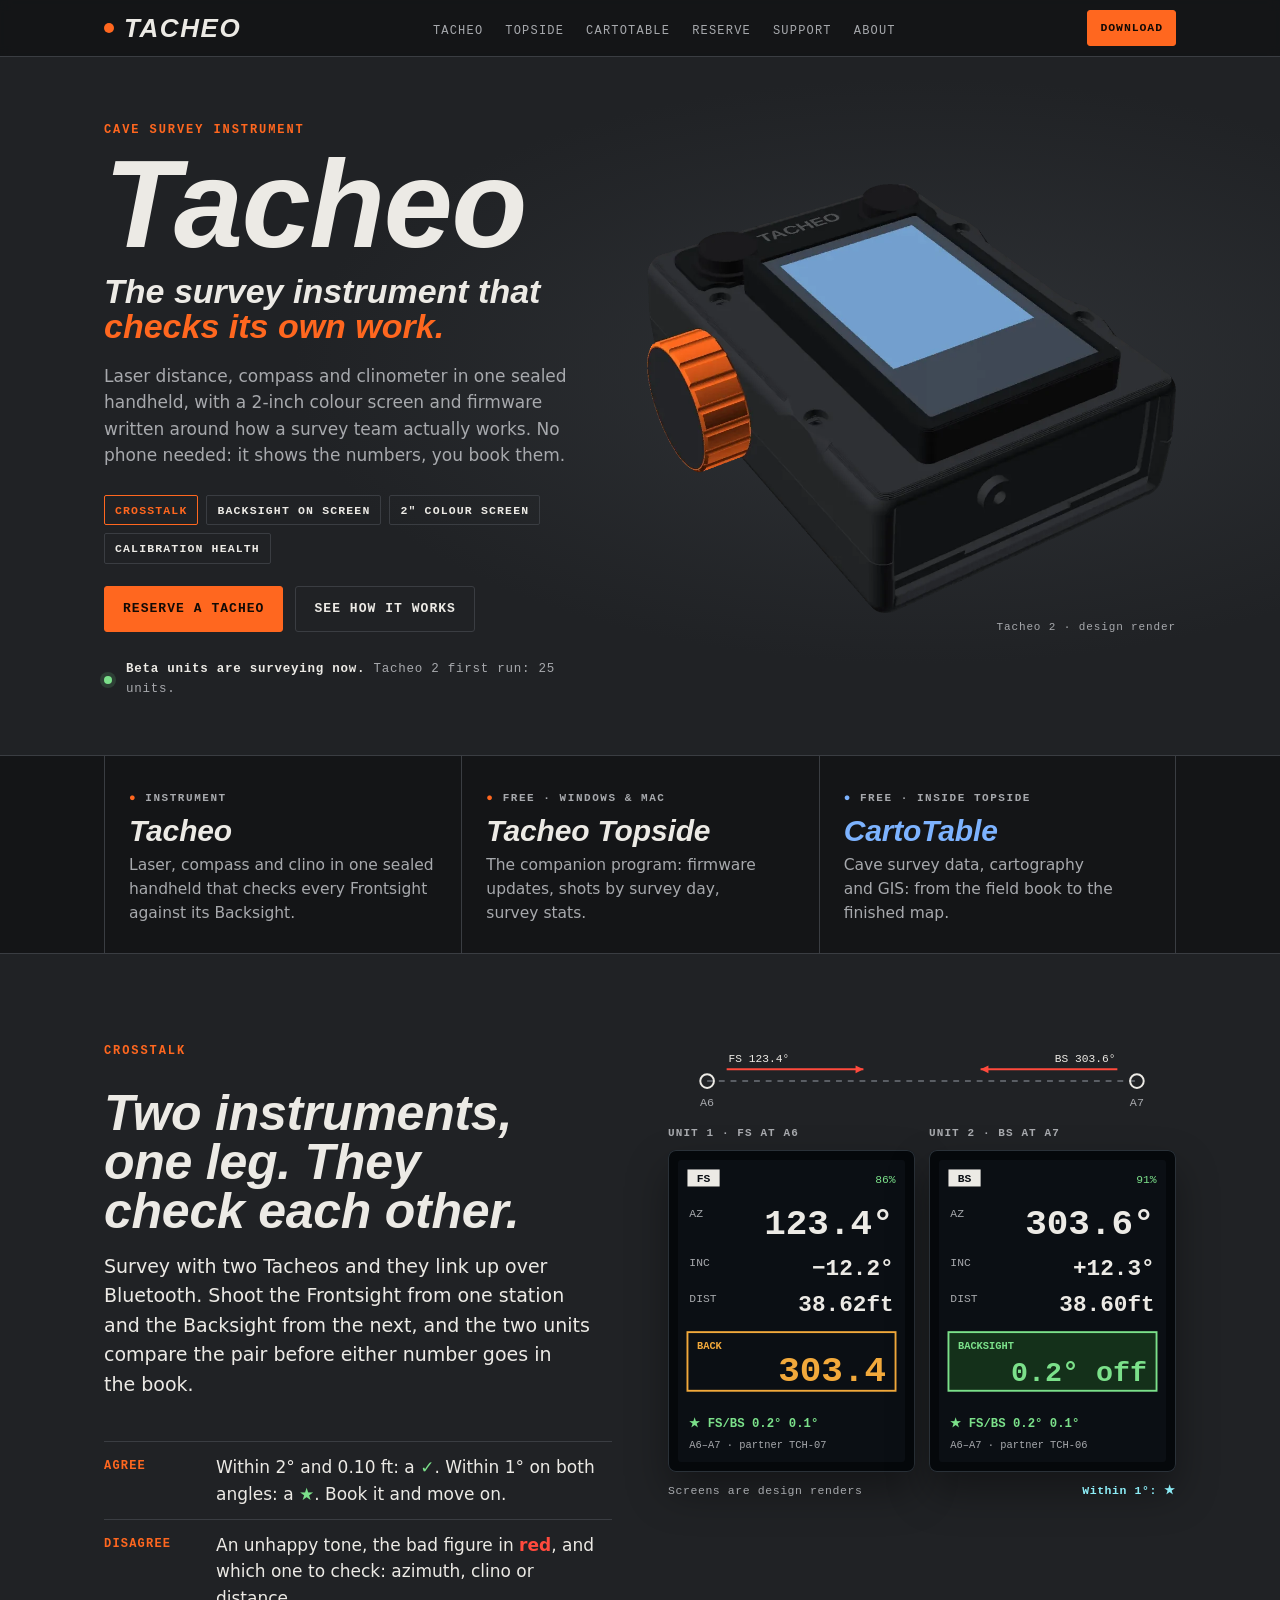
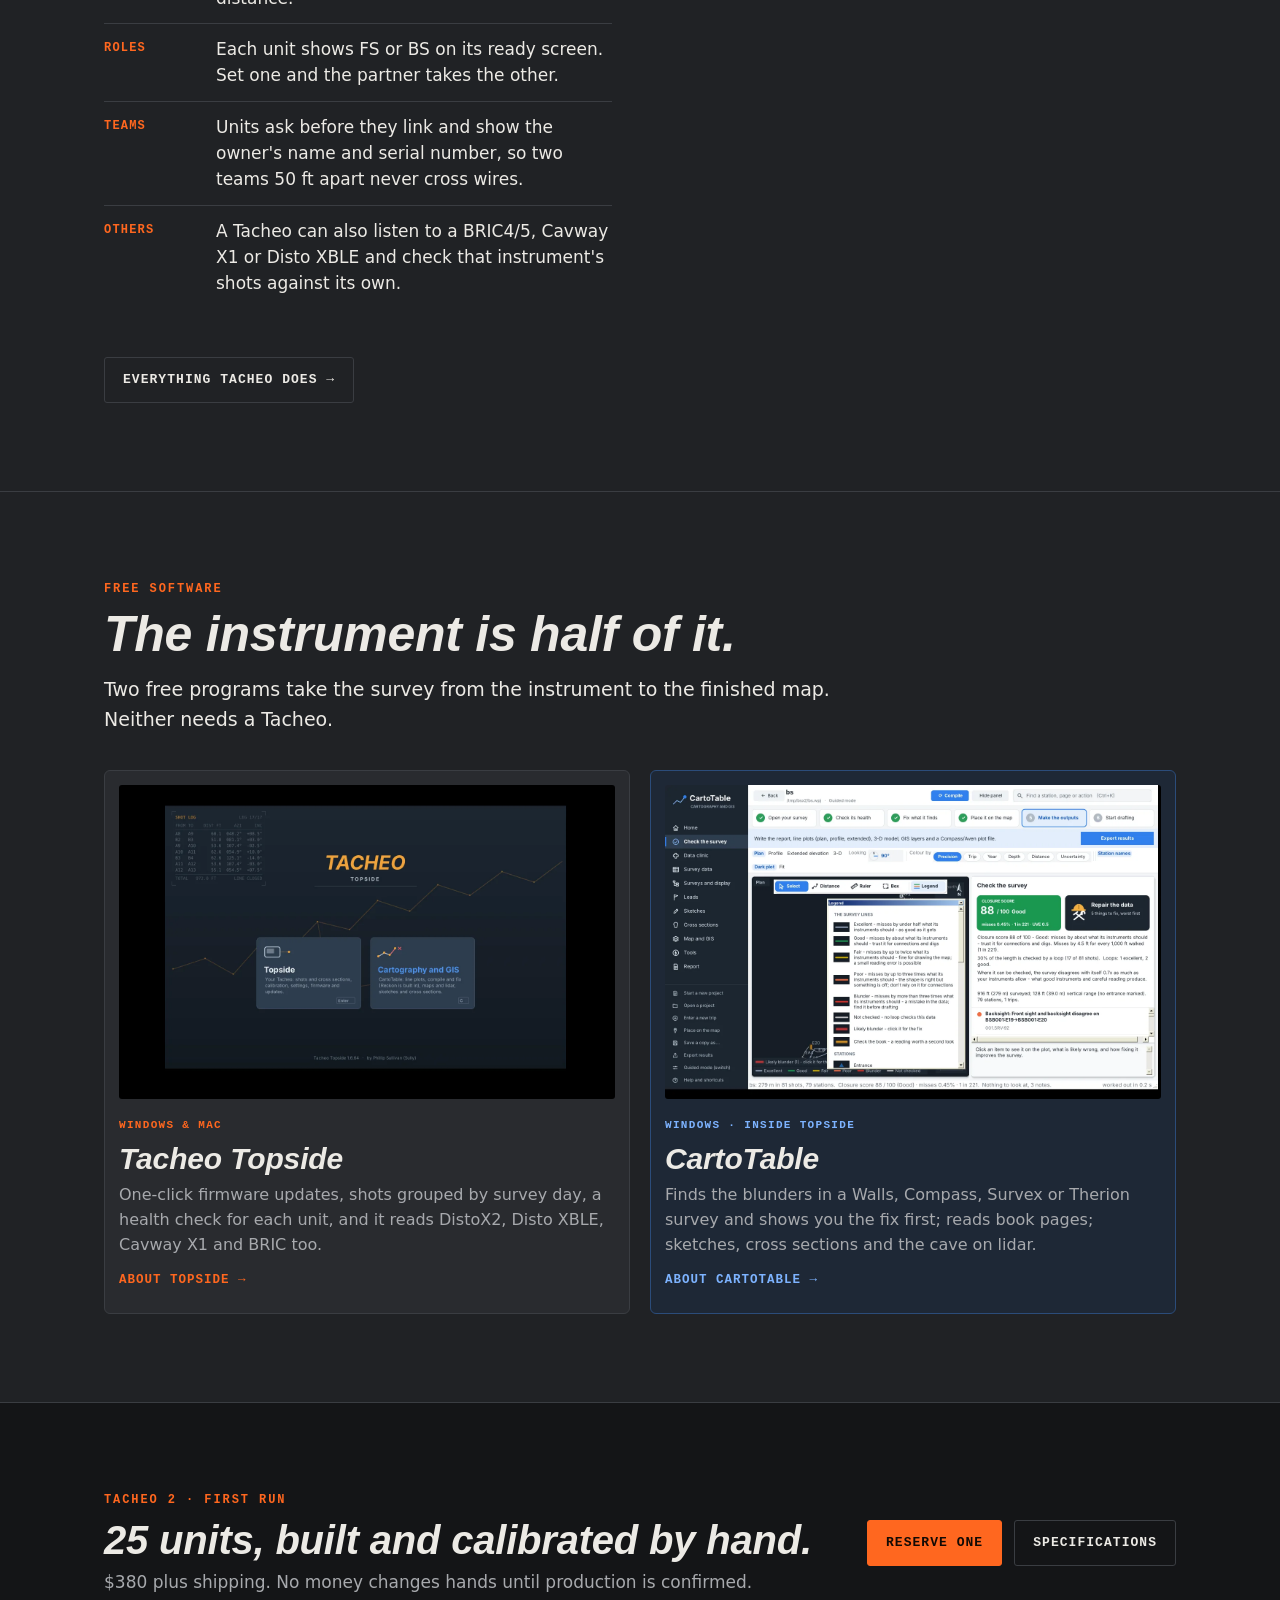
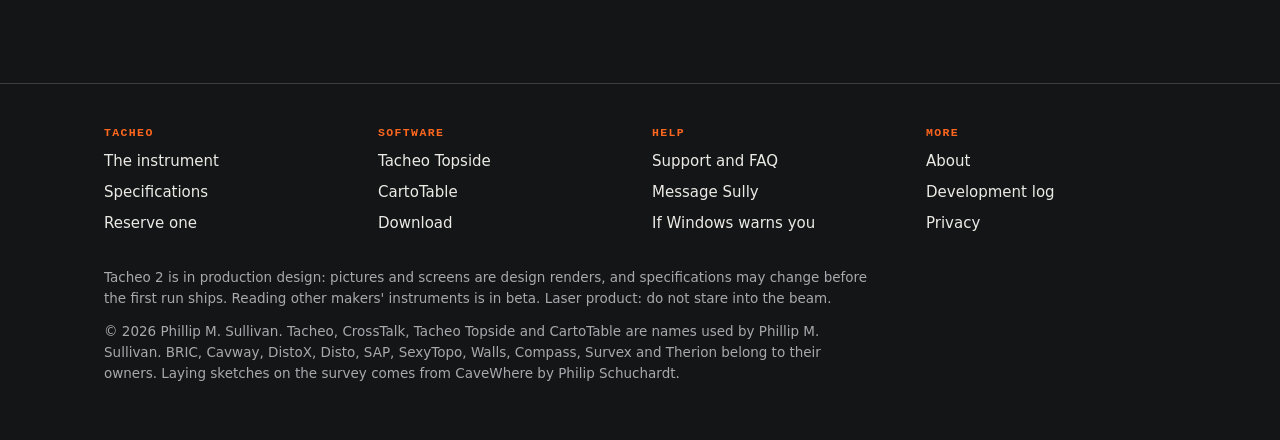
==== commit 0ac4e510: "Multi-page site: Tacheo, Topside, CartoTable, Reserve, Support, About, Privacy; downloads from Googl" ====
--- a/index.html
+++ b/index.html
@@ -5,34 +5,43 @@
 <meta charset="utf-8">
 <meta name="viewport" content="width=device-width, initial-scale=1">
 <title>Tacheo: cave survey instrument, Topside and CartoTable</title>
-<meta name="description" content="Tacheo is a sealed handheld cave survey instrument: laser distance, compass and clinometer, a 2-inch colour screen, and firmware that checks every Frontsight against its Backsight. Plus Tacheo Topside and CartoTable, free cave survey and cartography software for your computer.">
-<link rel="preconnect" href="https://fonts.googleapis.com">
-<link rel="preconnect" href="https://fonts.gstatic.com" crossorigin>
-<link href="https://fonts.googleapis.com/css2?family=Barlow+Condensed:ital,wght@1,700;1,800;1,900&family=Barlow:wght@400;500;600&family=JetBrains+Mono:wght@500;700&display=swap" rel="stylesheet">
+<meta name="description" content="Tacheo is a sealed handheld cave survey instrument that checks every Frontsight against its Backsight. Tacheo Topside and CartoTable are free cave survey and cartography software.">
+<meta property="og:title" content="Tacheo: cave survey instrument, Topside and CartoTable">
+<meta property="og:description" content="Tacheo is a sealed handheld cave survey instrument that checks every Frontsight against its Backsight. Tacheo Topside and CartoTable are free cave survey and cartography software.">
+<meta property="og:image" content="assets/img/tacheo2-render.webp">
 <link rel="stylesheet" href="assets/site.css">
 <link rel="icon" href="assets/favicon.svg" type="image/svg+xml">
-<meta property="og:title" content="Tacheo: the cave survey instrument that checks its own work">
-<meta property="og:description" content="Tacheo, the sealed handheld cave survey instrument; Tacheo Topside, its free companion program; and CartoTable, free cave cartography and GIS.">
-<meta property="og:image" content="assets/img/tacheo2-render.webp">
 <meta name="theme-color" content="#141517">
 </head>
 <body>
 
 <header class="top">
   <div class="wrap">
-    <a class="mark" href="#top" aria-label="Tacheo, back to top"><i aria-hidden="true"></i>TACHEO</a>
-    <nav aria-label="Sections">
+    <a class="mark" href="index.html" aria-label="Tacheo home"><i aria-hidden="true"></i>TACHEO</a>
+    <nav aria-label="Site">
       <ul>
-        <li><a href="#crosstalk">CrossTalk</a></li>
-        <li><a href="#every-shot">Every shot</a></li>
-        <li><a href="#specs">Specs</a></li>
-        <li><a href="#topside">Topside</a></li>
-        <li><a href="#cartotable">CartoTable</a></li>
-        <li><a href="#first-run">Reserve</a></li>
-        <li><a href="#faq">FAQ</a></li>
+        <li><a href="tacheo.html">Tacheo</a></li>
+        <li><a href="topside.html">Topside</a></li>
+        <li><a href="cartotable.html">CartoTable</a></li>
+        <li><a href="reserve.html">Reserve</a></li>
+        <li><a href="support.html">Support</a></li>
+        <li><a href="about.html">About</a></li>
       </ul>
     </nav>
-    <a class="btn" href="download.html">Download</a>
+    <div class="hright">
+      <a class="btn" href="download.html">Download</a>
+      <details class="mnav"><summary aria-label="Menu">Menu</summary>
+        <ul>
+          <li><a href="tacheo.html">Tacheo</a></li>
+          <li><a href="topside.html">Topside</a></li>
+          <li><a href="cartotable.html">CartoTable</a></li>
+          <li><a href="reserve.html">Reserve</a></li>
+          <li><a href="support.html">Support</a></li>
+          <li><a href="about.html">About</a></li>
+          <li><a href="download.html">Download</a></li>
+        </ul>
+      </details>
+    </div>
   </div>
 </header>
 
@@ -51,6 +60,7 @@
         <span class="chip">2″ colour screen</span>
         <span class="chip">Calibration health</span>
       </div>
+      <div class="actions"><a class="btn" href="reserve.html">Reserve a Tacheo</a><a class="btn ghost" href="tacheo.html">See how it works</a></div>
       <div class="status"><span class="dot" aria-hidden="true"></span><span><b>Beta units are surveying now.</b> Tacheo 2 first run: 25 units.</span></div>
     </div>
     <figure>
@@ -62,9 +72,9 @@
 
 <section class="family" aria-label="The Tacheo family">
   <div class="wrap">
-    <a class="fam t" href="#crosstalk"><span class="k"><b>●</b> Instrument</span><h3>Tacheo</h3><p>Laser, compass and clino in one sealed handheld that checks every Frontsight against its Backsight.</p></a>
-    <a class="fam s" href="#topside"><span class="k"><b>●</b> Free · Windows &amp; Mac</span><h3>Tacheo Topside</h3><p>The companion program: firmware updates, shots by survey day, survey stats.</p></a>
-    <a class="fam c" href="#cartotable"><span class="k"><b>●</b> Free · inside Topside</span><h3>CartoTable</h3><p>Cave survey data, cartography and GIS: from the field book to the finished map.</p></a>
+    <a class="fam t" href="tacheo.html"><span class="k"><b>●</b> Instrument</span><h3>Tacheo</h3><p>Laser, compass and clino in one sealed handheld that checks every Frontsight against its Backsight.</p></a>
+    <a class="fam s" href="topside.html"><span class="k"><b>●</b> Free · Windows &amp; Mac</span><h3>Tacheo Topside</h3><p>The companion program: firmware updates, shots by survey day, survey stats.</p></a>
+    <a class="fam c" href="cartotable.html"><span class="k"><b>●</b> Free · inside Topside</span><h3>CartoTable</h3><p>Cave survey data, cartography and GIS: from the field book to the finished map.</p></a>
   </div>
 </section>
 
@@ -141,302 +151,35 @@
       <p class="scap"><span>Screens are design renders</span><b>Within 1°: ★</b></p>
     </div>
   </div>
-</section>
-
-<section id="every-shot">
-  <div class="wrap split">
-    <div>
-      <div class="screen">
-        <svg viewBox="0 0 320 240" role="img" aria-label="Single-unit screen: a shot of 300.2 degrees caught as a Backsight, 1.3 degrees off the reciprocal">
-          <rect width="320" height="240" fill="#0B0F14"/>
-          <text x="12" y="22" fill="#A7A9AD" font-family="JetBrains Mono, monospace" font-size="12">A12–A13</text>
-          <text x="308" y="22" fill="#7BE08A" font-family="JetBrains Mono, monospace" font-size="12" text-anchor="end">74%</text>
-          <text x="12" y="64" fill="#A7A9AD" font-family="JetBrains Mono, monospace" font-size="12">AZ</text>
-          <text x="186" y="74" fill="#ECEAE5" font-family="JetBrains Mono, monospace" font-size="40" font-weight="700" text-anchor="end">300.2°</text>
-          <text x="12" y="108" fill="#A7A9AD" font-family="JetBrains Mono, monospace" font-size="12">INC</text>
-          <text x="186" y="112" fill="#ECEAE5" font-family="JetBrains Mono, monospace" font-size="24" font-weight="700" text-anchor="end">+4.8°</text>
-          <text x="12" y="146" fill="#A7A9AD" font-family="JetBrains Mono, monospace" font-size="12">DIST</text>
-          <text x="186" y="150" fill="#ECEAE5" font-family="JetBrains Mono, monospace" font-size="24" font-weight="700" text-anchor="end">22.07ft</text>
-          <rect x="200" y="44" width="110" height="108" fill="#14301A" stroke="#7BE08A" stroke-width="2"/>
-          <text x="210" y="64" fill="#7BE08A" font-family="JetBrains Mono, monospace" font-size="11" font-weight="700">BACKSIGHT</text>
-          <text x="300" y="106" fill="#7BE08A" font-family="JetBrains Mono, monospace" font-size="30" font-weight="700" text-anchor="end">1.3°</text>
-          <text x="300" y="140" fill="#7BE08A" font-family="JetBrains Mono, monospace" font-size="12" text-anchor="end">dist ✓</text>
-          <rect x="10" y="176" width="300" height="50" fill="none" stroke="#F2A93B" stroke-width="2"/>
-          <text x="20" y="206" fill="#F2A93B" font-family="JetBrains Mono, monospace" font-size="12" font-weight="700">BACK</text>
-          <text x="300" y="215" fill="#F2A93B" font-family="JetBrains Mono, monospace" font-size="32" font-weight="700" text-anchor="end">120.2</text>
-        </svg>
-      </div>
-      <p class="scap"><span>One Tacheo on its own catches a Backsight</span><b>1.3° off</b></p>
-    </div>
-    <div class="head">
-      <p class="eyebrow">Every shot</p>
-      <h2>The backsight is on the screen before you need it.</h2>
-      <ul class="items">
-        <li><b>BACK box.</b> Every shot shows its reciprocal bearing in big amber digits, so the number your partner is looking for is already worked out.</li>
-        <li><b>Backsight detection.</b> Shoot back within 8° of that reciprocal and Tacheo labels the shot, shows the error in degrees, and checks the distance against the Frontsight to 0.10&nbsp;ft.</li>
-        <li><b>FSx3.</b> Three Frontsights within 2° of each other earn a confirming chime.</li>
-        <li><b>LRUDs in one tap.</b> Each is named Up, Down, Left or Right from the last leg, and flagged if it isn't square.</li>
-        <li><b>Station names.</b> Turn on Leg track and every shot is tagged A12–A13, backsights and splays included.</li>
-        <li><b>Steady shots.</b> Hold SHOT for 3 seconds (1.5 to 5, your choice). It beeps when the reading is in and asks for a re-shoot if the unit moved.</li>
-        <li><b>Loops that close.</b> Come back to a station and Tacheo checks the loop. Off by more than 1&nbsp;ft, it names the leg most likely to be wrong.</li>
-        <li><b>Warnings that matter.</b> Legs over your limit (50&nbsp;ft unless you change it) get boxed with an extra beep. Steep shots are marked; past 88° it reads VERT.</li>
-      </ul>
-    </div>
-  </div>
-</section>
-
-<section id="calibration">
-  <div class="wrap">
-    <div class="split">
-      <div class="head">
-        <p class="eyebrow">Calibration &amp; health</p>
-        <h2>It tells you when it's drifting.</h2>
-        <p class="lead">A survey instrument is only as good as its last calibration. Tacheo keeps score of its own, every time you switch it on.</p>
-      </div>
-      <ul class="items" style="margin-top:0">
-        <li><b>Two depths.</b> Normal: 24 holds, about 6 minutes. Precision: 48, about 12. Compass and clino on their own or together. Press, let go, and a 3-second timer takes the hold, so shaky hands don't count.</li>
-        <li><b>Laser set once.</b> Aim and distance are calibrated on the bench before the unit ships, behind a factory menu that field calibrations never touch.</li>
-        <li><b>Every shot knows its calibration.</b> Each one carries its calibration's ID, and a very good calibration earns an EXCELLENT rating.</li>
-        <li><b>A health check at every start.</b> Your average Frontsight-to-Backsight error over the last 20 pairs, and a warning that names any sensor that has drifted.</li>
-        <li><b>Check and Quick fix.</b> Confirm a calibration in the cave, or fix a compass offset in 8 holds.</li>
-      </ul>
-    </div>
-    <div class="tools" aria-label="Seven built-in tools">
-      <div class="tool"><b>Sketch</b><span>Shots drawn to scale on a survey page.</span></div>
-      <div class="tool"><b>Field meter</b><span>Hear where the magnetic interference is.</span></div>
-      <div class="tool"><b>Strike &amp; dip</b><span>Lay it on a bedding plane.</span></div>
-      <div class="tool"><b>Point-to-point</b><span>Dome heights and pit depths without a tape.</span></div>
-      <div class="tool"><b>Rigging</b><span>Drop, distance from the lip, rope to bring.</span></div>
-      <div class="tool"><b>Live tape</b><span>A running distance read-out.</span></div>
-      <div class="tool"><b>Elevation</b><span>Height above or below a zero station.</span></div>
-      <div class="tool"><b>Made to keep working</b><span>Sand in a button? It runs on the other one. After a freeze it restarts itself, shots and calibration kept.</span></div>
-    </div>
-  </div>
-</section>
-
-<section id="specs">
-  <div class="wrap specs">
-    <div>
-      <p class="eyebrow">Built for the cave</p>
-      <h2>Sealed, sand-proof, and ready for the mud.</h2>
-      <dl class="spec">
-        <dt>Case</dt><dd>Printed PETG in charcoal, with a black screen deck. Pocket-sized</dd>
-        <dt>Screen</dt><dd>2.0″ IPS colour, 320 × 240, under its own window. Auto-dim between shots; the backlight goes dark for every compass reading</dd>
-        <dt>Compass</dt><dd>PNI RM3100 magnetometer</dd>
-        <dt>Clino</dt><dd>ST LSM6DSV16X accelerometer</dd>
-        <dt>Distance</dt><dd>Laser rangefinder with a visible red dot</dd>
-        <dt>Sealing</dt><dd>Polycarbonate windows, silicone-sealed seams, USB-C under an O-ring screw cap</dd>
-        <dt>Buttons</dt><dd>SHOT and MENU, under silicone covers that keep cave sand out</dd>
-        <dt>Power</dt><dd>Plug-in LiPo cells charged over USB-C: 1000&nbsp;mAh, or 2000&nbsp;mAh with Extended Range. Battery percentage on every screen</dd>
-        <dt>Memory</dt><dd>The newest 10,000–20,000 shots, each with its calibration ID</dd>
-        <dt>Bluetooth</dt><dd>CrossTalk between Tacheos, and shots sent to survey apps such as SexyTopo</dd>
-        <dt>Yours</dt><dd>Its own serial number, your name on the start-up screen, and an FS or BS mark on the lid</dd>
-      </dl>
-    </div>
-    <div class="views">
-      <figure>
-        <img src="assets/img/tacheo2-front.webp" loading="lazy" width="1000" height="738" alt="Tacheo 2 from the front: the laser window with its red dot, the TACHEO lettering and both buttons on the deck, and the orange USB cap on the side.">
-        <figcaption>Front: laser window, SHOT and MENU · design render</figcaption>
-      </figure>
-      <figure>
-        <img src="assets/img/tacheo2-rear.webp" loading="lazy" width="1000" height="671" alt="Tacheo 2 from the rear, showing the FS mark on the lid and the station-rod hole in the rear plate.">
-        <figcaption>Rear: FS mark and station-rod hole · design render</figcaption>
-      </figure>
-    </div>
-  </div>
-</section>
-
-<section id="topside">
-  <div class="wrap">
-    <div class="topside-top">
-      <div>
-        <p class="eyebrow">Tacheo Topside · free</p>
-        <h2>The companion program on your computer.</h2>
-        <p class="lead" style="margin-top:16px">Plug a Tacheo into a Windows PC or a Mac with any USB-C data cable. Topside keeps the instrument up to date, turns its memory into something you can use, and opens CartoTable for the drafting.</p>
-        <div class="actions">
-          <a class="btn" href="download.html">Download Topside <small>free</small></a>
-          <a class="btn ghost" href="#cartotable">See CartoTable</a>
-        </div>
-      </div>
-      <figure class="shot">
-        <a class="zoom" href="assets/img/topside-welcome.webp" target="_blank" rel="noopener" title="Open full size"><img src="assets/img/topside-welcome.webp" loading="lazy" width="1360" height="860" alt="Tacheo Topside's welcome screen with two cards: Topside, and Cartography and GIS (CartoTable)."></a>
-        <figcaption>Topside's welcome screen: the instrument on the left, CartoTable on the right</figcaption>
-      </figure>
-    </div>
-    <div class="cards">
-      <div class="card"><h3>Updates in one click</h3><p>New firmware installs from inside Topside, and Topside updates itself. No downloads to hunt for, no files to copy.</p></div>
-      <div class="card"><h3>Shots by survey day</h3><p>Every shot grouped by trip, with CSV and Survex export.</p></div>
-      <div class="card"><h3>Survey performance</h3><p>Your survey speed and Frontsight/Backsight stats, trip by trip.</p></div>
-      <div class="card"><h3>Reads other instruments</h3><p>DistoX2, Disto XBLE, Cavway X1 and BRIC, alongside your Tacheo.</p></div>
-      <div class="card ct"><h3>CartoTable</h3><p>Cartography and GIS for the whole cave, one click from the welcome screen. Reckon's blunder finder now lives inside it.</p></div>
-    </div>
-  </div>
-</section>
-
-<section id="cartotable">
-  <div class="wrap">
-    <div class="ct-lead">
-      <div class="head">
-        <p class="eyebrow">CartoTable · free, inside Topside</p>
-        <h2>From the field book to the finished map.</h2>
-        <p class="lead">Cave survey data, cartography and GIS in one program. Open a Walls, Compass, Survex or Therion project and CartoTable checks it, tells you in plain words what's wrong and what fixing it gains, and takes you through to plates, cross sections and the cave on the ground.</p>
-        <p class="muted">Built because the software has been the hardest part of becoming a cave cartographer. No drop-down menus: every page is named on the left, every action is a button where you need it, and <b style="color:var(--ink)">Ctrl+K</b> finds anything by typing. Pick <b style="color:var(--ink)">Guided</b> for a step bar that says what to do next, or <b style="color:var(--ink)">Experienced</b> for the statistics.</p>
-        <div class="actions">
-          <a class="btn blue" href="download.html">Get CartoTable <small>comes with Topside</small></a>
-        </div>
-      </div>
-      <figure class="shot">
-        <a class="zoom" href="assets/img/ct-home.webp" target="_blank" rel="noopener" title="Open full size"><img src="assets/img/ct-home.webp" loading="lazy" width="1360" height="860" alt="CartoTable's Home page: a step bar along the top, big tiles to add survey data and open the line plot, and a tile for each job below."></a>
-        <figcaption>Home: one tile per job, and a step bar that says what to do next</figcaption>
-      </figure>
-    </div>
-
-    <div class="ct-grid">
-      <div class="ct-feat">
-        <figure class="shot"><a class="zoom" href="assets/img/ct-check.webp" target="_blank" rel="noopener" title="Open full size"><img src="assets/img/ct-check.webp" loading="lazy" width="1360" height="860" alt="The plot with suspect legs drawn red and amber, and the Check the survey page giving a closure score and a Repair the data button."></a></figure>
-        <h3>It finds the blunders, and shows you the fix first.</h3>
-        <p>Compile (F5) adjusts the whole survey and grades every loop as a plain "misses by 1 ft in every N", from Excellent to Blunder. Likely blunders are drawn red, legs to check in the book amber. For each one, <b style="color:var(--ink)">Try it</b> shows what the survey would look like with the corrected reading; <b style="color:var(--ink)">Apply</b> changes the survey file after you confirm, keeps the old one, and can be undone.</p>
-      </div>
-      <div class="ct-feat">
-        <figure class="shot"><a class="zoom" href="assets/img/ct-trip.webp" target="_blank" rel="noopener" title="Open full size"><img src="assets/img/ct-trip.webp" loading="lazy" width="1360" height="860" alt="Enter a trip: the book's shots typed line by line beside a photo of the field-book page, with an amber cell to check."></a></figure>
-        <h3>It reads the book page. You check it.</h3>
-        <p>Photograph the book's data page and CartoTable reads the numbers into the grid, marking in amber any it isn't sure of or that fail a check. Or type it line by line with the page on screen. Every line is checked against the whole cave as you finish it: front and back sights that disagree, backsights booked the wrong way round, repeats, tie-ins. Save it and CartoTable writes a complete Walls file and adds it to the project.</p>
-      </div>
-      <div class="ct-feat">
-        <figure class="shot"><a class="zoom" href="assets/img/ct-sections.webp" target="_blank" rel="noopener" title="Open full size"><img src="assets/img/ct-sections.webp" loading="lazy" width="1360" height="860" alt="A dark line plot of a large cave coloured by loop grade, with the Cross sections page beside it listing every station's section."></a></figure>
-        <h3>A cross section at every station.</h3>
-        <p>Square to the passage, shaped from splays where they were shot and from the LRUDs where they weren't, with the bedding tilted to its apparent dip on each section. Saved as a plate SVG, ready for drafting.</p>
-      </div>
-      <div class="ct-feat">
-        <figure class="shot"><a class="zoom" href="assets/img/ct-map.webp" target="_blank" rel="noopener" title="Open full size"><img src="assets/img/ct-map.webp" loading="lazy" width="1360" height="860" alt="The Map and GIS page: labelled contours over shaded relief, with a layers list on the right."></a></figure>
-        <h3>The cave on the ground.</h3>
-        <p>Load a lidar or elevation model and get hillshade, local relief, sky view and contours. The sinkhole finder ranks every hollow by how it relates to the passage and the open leads. See where each passage's level meets the hillside, lay in rock units, and find passage ends that come close to other passage through the rock.</p>
-      </div>
-      <div class="ct-feat">
-        <figure class="shot"><a class="zoom" href="assets/img/ct-review.webp" target="_blank" rel="noopener" title="Open full size"><img src="assets/img/ct-review.webp" loading="lazy" width="1360" height="860" alt="Trip review: a list of trips on the left, the plot narrowed to one trip, and that trip's book pages to check against the survey file."></a></figure>
-        <h3>Book pages, sorted and checked.</h3>
-        <p>Drop in a folder of phone photos of the book. CartoTable sorts them into trips, makes one PDF per trip, and puts the book beside the survey file so you can check one against the other. Scanned sketches are laid under the plan from the stations you mark on them.</p>
-      </div>
-      <div class="ct-feat">
-        <figure class="shot"><a class="zoom" href="assets/img/ct-loop.webp" target="_blank" rel="noopener" title="Open full size"><img src="assets/img/ct-loop.webp" loading="lazy" width="1360" height="860" alt="The Loop inspector: one loop drawn on its own, banded by field book, with a ranked list of what would close it."></a></figure>
-        <h3>One bad loop, taken apart.</h3>
-        <p>The Loop inspector shows a loop on its own, banded by field book, and ranks what would close it: a single misread number, or a whole trip's compass, clino or tape off by a constant. When nothing explains it, it says which legs to re-shoot.</p>
-      </div>
-    </div>
-
-    <div class="ct-tools" aria-label="More in CartoTable">
-      <div class="tool"><b>3-D</b><span>Turn the cave with the mouse, coloured by grade, depth, year or trip.</span></div>
-      <div class="tool"><b>Leads</b><span>Every lead in the notes, nearest the entrance first, with size and height. Tick them off as they're pushed.</span></div>
-      <div class="tool"><b>History</b><span>Footage by year and by surveyor, and a slider that shows the cave as it stood on any survey date.</span></div>
-      <div class="tool"><b>Place on the map</b><span>Paste a GPS position in any form; declination from each trip's date. It catches a cave that landed off Africa.</span></div>
-      <div class="tool"><b>Project tree</b><span>Edit a Walls .wpj; every line it doesn't change is written back exactly.</span></div>
-      <div class="tool"><b>Geographic calculator</b><span>Any position form in, every form out, with convergence and declination on any date.</span></div>
-      <div class="tool"><b>Live</b><span>Save a change in any editor and it re-checks by itself, keeping your view.</span></div>
-      <div class="tool"><b>Drop anything</b><span>A survey opens; a DEM, lidar, shapefile or image goes on the map; a scan goes to Sketches.</span></div>
-    </div>
-
-    <p class="formats"><b>Opens</b> Walls · Compass · Survex · Therion &nbsp; <b>Writes</b> all four, plus plan, profile and extended-elevation SVG · cross-section plates · 3-D model · shapefiles · GeoJSON · KML · GPX · CSV · a printed map sheet (PNG, PDF) · the survey report</p>
-
-    <div class="private"><b>Cave locations stay on your computer.</b> <span class="muted">CartoTable never uploads survey data or positions. Online map tiles and the geology lookup are opt-in, each with a warning that the server learns the area you're looking at.</span></div>
-  </div>
-</section>
-
-<section id="first-run">
-  <div class="wrap run">
-    <div>
-      <p class="eyebrow">Tacheo 2 · first run</p>
-      <h2>25 units, built and calibrated by hand.</h2>
-      <p class="lead" style="margin-top:16px">Every unit is assembled, calibrated and checked by me before it ships, so you get an instrument that's already been through its first calibration.</p>
-      <div class="price"><span class="n">$380</span><span class="s">plus shipping</span></div>
-      <table class="add">
-        <tbody>
-          <tr><td>Extended Range<small>Two extra cells, 1000 → 2000 mAh, about twice the run time</small></td><td>+$30</td></tr>
-          <tr><td>Impact Case<small>Hard carry case with a Tacheo-labelled insert and rubber impact lining</small></td><td>+$30</td></tr>
-          <tr><td>Custom name<small>Your name or club lettered on the unit and the case insert</small></td><td>+$20</td></tr>
-        </tbody>
-      </table>
-      <p class="muted" style="margin-top:14px;font-size:15px">One-year warranty against defects in materials and workmanship in normal cave survey use, with free laser re-calibration.</p>
-    </div>
-    <div class="reserve">
-      <h3>Reserve one</h3>
-      <p class="muted">Reservations are open for the first run. No money changes hands until production is confirmed: I email you when production starts, and again when your units are ready to pay for.</p>
-      <form id="reserve-form" class="rform" data-kind="reservation" novalidate>
-        <label>Name <input name="name" autocomplete="name" required maxlength="100"></label>
-        <label>Email <input name="email" type="email" autocomplete="email" required maxlength="200"></label>
-
-        <fieldset>
-          <legend>How many</legend>
-          <div class="pills" role="radiogroup">
-            <label><input type="radio" name="qty" value="1"> 1 unit</label>
-            <label><input type="radio" name="qty" value="2" checked> A pair (FS + BS)</label>
-            <label><input type="radio" name="qty" value="other"> More</label>
-          </div>
-          <label class="more" hidden>Number of units <input name="qtyOther" type="number" min="3" max="25" value="3"></label>
-        </fieldset>
-
-        <fieldset>
-          <legend>Add-ons, per unit</legend>
-          <div class="pills">
-            <label><input type="checkbox" name="addons" value="Extended Range" data-price="30"> Extended Range +$30</label>
-            <label><input type="checkbox" name="addons" value="Impact Case" data-price="30"> Impact Case +$30</label>
-            <label><input type="checkbox" name="addons" value="Custom name" data-price="20"> Custom name +$20</label>
-          </div>
-          <label class="customname" hidden>Name or club to letter on it <input name="customName" maxlength="40"></label>
-        </fieldset>
-
-        <label>Ships to <span class="opt">city, state, country is enough for now</span>
-          <input name="shipTo" autocomplete="address-level2" maxlength="300"></label>
-
-        <fieldset class="textme">
-          <legend>Phone <span class="opt">optional</span></legend>
-          <label class="check"><input type="checkbox" name="wantsText"> Text me to confirm my reservation</label>
-          <label class="phone" hidden>Mobile number <input name="phone" type="tel" autocomplete="tel" maxlength="30" placeholder="(502) 555-0123"></label>
-          <p class="opt">I'll text you myself from my phone, once. Your number isn't used for anything else.</p>
-        </fieldset>
-
-        <label>Anything else <span class="opt">optional</span> <textarea name="notes" rows="3" maxlength="2000"></textarea></label>
-
-        <div class="hp" aria-hidden="true"><label>Leave this empty <input name="website" tabindex="-1" autocomplete="off"></label></div>
-
-        <p class="total" aria-live="polite">Estimated: <b id="rtotal">$760</b> <span class="opt">plus shipping, paid only when your units are ready</span></p>
-        <button class="btn" type="submit">Reserve</button>
-        <p class="rstatus" role="status" aria-live="polite"></p>
-      </form>
-    </div>
-  </div>
-</section>
-
-<section id="history">
-  <div class="wrap">
-    <p class="eyebrow">Development log</p>
-    <h2>Built in the open, tested underground.</h2>
-    <ol class="time">
-      <li><span class="d">Oct 2026</span><span>First Tacheos built and in the hands of beta testers. Two-unit Frontsight/Backsight checking running in beta firmware.</span></li>
-      <li><span class="d">15 Oct 2026</span><span>The two-unit mode named CrossTalk, with FS/BS roles on the ready screen and ✓ / ★ agreement marks.</span></li>
-      <li><span class="d">22 Oct 2026</span><span>Reservations opened to the public for the first run.</span></li>
-      <li><span class="d">Nov 2026</span><span>Tacheo 2 design settled: 2-inch colour screen, printed case, plug-in cells. Main board ready to order.</span></li>
-      <li><span class="d">13 Nov 2026</span><span>CartoTable named: the cartography and GIS program, with Reckon's blunder finder folded in. It opens from Topside's welcome screen.</span></li>
-      <li><span class="d">14 Nov 2026</span><span>Topside 1.6.77: CartoTable compiles a typed trip as soon as it's saved, and Home gets one tile per job.</span></li>
-    </ol>
-  </div>
-</section>
-
-<section id="faq">
-  <div class="wrap">
-    <p class="eyebrow">Questions</p>
-    <h2>Before you ask.</h2>
-    <div class="faq">
-      <div><h3>Do I need a phone?</h3><p>No. Tacheo shows every number on its own screen and you book them in your notebook. Bluetooth to a survey app is there if you want it.</p></div>
-      <div><h3>Does one Tacheo do anything on its own?</h3><p>Yes. The BACK box, Backsight detection, FSx3, loop checks and the tools all work with a single unit. CrossTalk needs two.</p></div>
-      <div><h3>How accurate is it?</h3><p>Measured figures will be published once production units have been through testing. Each unit's calibration is checked before it ships.</p></div>
-      <div><h3>Is it waterproof?</h3><p>It's sealed against mud, drips and sand, with the USB-C port under an O-ring cap. It isn't rated for submersion.</p></div>
-      <div><h3>Will it work with my other instrument?</h3><p>A Tacheo can listen to a BRIC4/5, Cavway X1 or Disto XBLE and check that instrument's shots against its own, and Topside reads their data too.</p></div>
-      <div><h3>Do I need a Tacheo to use Topside or CartoTable?</h3><p>No. Both are free. CartoTable opens any Walls, Compass, Survex or Therion project, and Topside reads DistoX2, Disto XBLE, Cavway X1 and BRIC instruments too.</p></div>
-      <div><h3>Does CartoTable run on a Mac?</h3><p>Not yet. CartoTable runs on Windows. Topside for Mac is in beta, and its CartoTable card opens Reckon, the blunder finder, for now.</p></div>
-      <div><h3>Windows says the download is a threat.</h3><p>Topside is new and not yet code-signed, and Microsoft Defender's automatic checks sometimes flag new programs from small makers. The <a href="download.html#windows-warning">download page</a> says what's going on and what to do.</p></div>
-      <div><h3>How do I ask something?</h3><p><a href="download.html#message">Message me</a> from the download page; it comes straight to my inbox. Reservations go through the form above.</p></div>
-      <div><h3>Who builds it?</h3><p>Phillip Sullivan ("Sully"), a caver, cave surveyor and cave cartographer. Every unit is assembled, calibrated and checked by hand.</p></div>
-    </div>
+  <div class="wrap more"><a class="btn ghost" href="tacheo.html">Everything Tacheo does →</a></div>
+</section>
+
+<section id="software">
+  <div class="wrap">
+    <p class="eyebrow">Free software</p>
+    <h2>The instrument is half of it.</h2>
+    <p class="lead" style="margin-top:16px">Two free programs take the survey from the instrument to the finished map. Neither needs a Tacheo.</p>
+    <div class="teasers">
+      <a class="teaser" href="topside.html">
+        <img src="assets/img/topside-welcome.webp" loading="lazy" width="1360" height="860" alt="Tacheo Topside's welcome screen.">
+        <span class="k">Windows &amp; Mac</span><h3>Tacheo Topside</h3>
+        <p>One-click firmware updates, shots grouped by survey day, a health check for each unit, and it reads DistoX2, Disto XBLE, Cavway X1 and BRIC too.</p>
+        <span class="go">About Topside →</span>
+      </a>
+      <a class="teaser ct" href="cartotable.html">
+        <img src="assets/img/ct-check.webp" loading="lazy" width="1360" height="860" alt="CartoTable's plot with suspect legs in red and amber.">
+        <span class="k">Windows · inside Topside</span><h3>CartoTable</h3>
+        <p>Finds the blunders in a Walls, Compass, Survex or Therion survey and shows you the fix first; reads book pages; sketches, cross sections and the cave on lidar.</p>
+        <span class="go">About CartoTable →</span>
+      </a>
+    </div>
+  </div>
+</section>
+
+<section class="cta">
+  <div class="wrap">
+    <div><p class="eyebrow">Tacheo 2 · first run</p><h2>25 units, built and calibrated by hand.</h2><p class="muted">$380 plus shipping. No money changes hands until production is confirmed.</p></div>
+    <div class="actions"><a class="btn" href="reserve.html">Reserve one</a><a class="btn ghost" href="tacheo.html#specs">Specifications</a></div>
   </div>
 </section>
 
@@ -444,11 +187,15 @@
 
 <footer>
   <div class="wrap">
+    <div class="fcols">
+      <div><b>Tacheo</b><a href="tacheo.html">The instrument</a><a href="tacheo.html#specs">Specifications</a><a href="reserve.html">Reserve one</a></div>
+      <div><b>Software</b><a href="topside.html">Tacheo Topside</a><a href="cartotable.html">CartoTable</a><a href="download.html">Download</a></div>
+      <div><b>Help</b><a href="support.html">Support and FAQ</a><a href="support.html#message">Message Sully</a><a href="download.html#windows-warning">If Windows warns you</a></div>
+      <div><b>More</b><a href="about.html">About</a><a href="about.html#log">Development log</a><a href="privacy.html">Privacy</a></div>
+    </div>
     <p>Tacheo 2 is in production design: pictures and screens are design renders, and specifications may change before the first run ships. Reading other makers' instruments is in beta. Laser product: do not stare into the beam.</p>
-    <p><a href="download.html">Download Topside and CartoTable</a> · <a href="#first-run">Reserve a Tacheo</a> · <a href="#top">Back to top</a></p>
-    <p>© 2026 Phillip M. Sullivan. Tacheo, CrossTalk, Tacheo Topside and CartoTable are names used by Phillip M. Sullivan. BRIC, Cavway, DistoX, Disto, SexyTopo, Walls, Compass, Survex and Therion belong to their owners. Laying sketches on the survey comes from CaveWhere by Philip Schuchardt.</p>
+    <p>© 2026 Phillip M. Sullivan. Tacheo, CrossTalk, Tacheo Topside and CartoTable are names used by Phillip M. Sullivan. BRIC, Cavway, DistoX, Disto, SAP, SexyTopo, Walls, Compass, Survex and Therion belong to their owners. Laying sketches on the survey comes from CaveWhere by Philip Schuchardt.</p>
   </div>
 </footer>
-<script src="assets/reserve.js" defer></script>
 </body>
 </html>
--- a/assets/site.css
+++ b/assets/site.css
@@ -247,3 +247,60 @@
 .rform .btn[disabled]{opacity:.6;cursor:wait}
 .rstatus{min-height:1.4em;font-size:15.5px}
 .rstatus.ok{color:var(--ok)} .rstatus.bad{color:var(--bad)}
+
+/* ---- multi-page (14 Nov 2026) ---- */
+header.top .wrap{gap:16px}
+nav a.on{color:var(--ink);border-bottom:2px solid var(--orange);padding-bottom:3px}
+.hright{display:flex;align-items:center;gap:10px}
+.mnav{display:none;position:relative}
+.mnav summary{list-style:none;cursor:pointer;font-family:var(--mono);font-weight:700;font-size:11.5px;letter-spacing:.1em;text-transform:uppercase;border:1px solid var(--rule);border-radius:3px;padding:8px 12px;color:var(--ink)}
+.mnav summary::-webkit-details-marker{display:none}
+.mnav ul{position:absolute;right:0;top:calc(100% + 8px);list-style:none;margin:0;padding:8px 0;background:var(--deck);border:1px solid var(--rule);border-radius:4px;min-width:200px;box-shadow:0 12px 30px rgba(0,0,0,.4)}
+.mnav li a{display:block;padding:10px 18px;font-family:var(--mono);font-size:13px;letter-spacing:.08em;text-transform:uppercase;text-decoration:none;color:var(--ink)}
+.mnav li a.on{color:var(--orange)}
+@media (max-width:860px){.mnav{display:block}}
+.hero .actions{margin:22px 0 0}
+.more{margin-top:40px}
+.pagehead{padding:56px 0 48px;border-top:0;background:radial-gradient(ellipse 70% 60% at 72% 45%,#2F3236 0%,var(--body) 70%)}
+.pagehead .wrap{display:grid;grid-template-columns:1fr 1.05fr;gap:40px;align-items:center}
+.pagehead.short .wrap{grid-template-columns:1fr}
+.pagehead.short{padding-bottom:36px}
+.pagehead h1{font-weight:900;font-size:clamp(56px,8vw,104px);line-height:.86;margin:0 0 16px}
+.pagehead .tag{font-family:var(--display);font-style:italic;font-weight:700;font-size:clamp(24px,3vw,32px);line-height:1.05;margin:0 0 16px}
+.pagehead .tag em{color:var(--orange)}
+.pagehead .sub{color:var(--ink2);max-width:58ch}
+.pagehead figure{margin:0}.pagehead figcaption{font-family:var(--mono);font-size:11px;letter-spacing:.08em;color:var(--ink2);margin-top:6px}
+.ctpage{background:radial-gradient(ellipse 70% 60% at 72% 45%,#22303F 0%,var(--body) 70%)}
+.ctpage .eyebrow{color:var(--blue2)} .ctpage .tag em{color:var(--blue2)}
+@media (max-width:860px){.pagehead .wrap{grid-template-columns:1fr}}
+.jump{list-style:none;display:flex;flex-wrap:wrap;gap:8px;margin:22px 0 0;padding:0}
+.jump a{display:inline-block;font-family:var(--mono);font-size:12px;font-weight:700;letter-spacing:.08em;text-transform:uppercase;text-decoration:none;border:1px solid var(--rule);border-radius:2px;padding:7px 11px;color:var(--ink)}
+.jump a:hover{border-color:var(--orange)}
+.teasers{display:grid;grid-template-columns:1fr 1fr;gap:20px;margin-top:36px}
+@media (max-width:860px){.teasers{grid-template-columns:1fr}}
+.teaser{display:flex;flex-direction:column;gap:8px;text-decoration:none;background:var(--panel);border:1px solid var(--rule);border-radius:6px;padding:14px 14px 22px}
+.teaser img{border-radius:3px;margin-bottom:10px}
+.teaser .k{font-family:var(--mono);font-size:11px;font-weight:700;letter-spacing:.12em;text-transform:uppercase;color:var(--orange)}
+.teaser.ct{border-color:#2B4C7A;background:#1E2836}.teaser.ct .k,.teaser.ct .go{color:var(--blue2)}
+.teaser h3{font-size:30px}.teaser p{color:var(--ink2);font-size:16px}
+.teaser .go{font-family:var(--mono);font-size:12.5px;font-weight:700;letter-spacing:.08em;text-transform:uppercase;color:var(--orange);margin-top:6px}
+.teaser:hover{border-color:var(--ink2)}
+.cta{background:var(--deck)}
+.cta .wrap{display:flex;flex-wrap:wrap;justify-content:space-between;align-items:center;gap:24px}
+.cta h2{font-size:clamp(28px,4vw,40px);margin-bottom:8px}
+.cta .actions{margin:0}
+.ftable{display:grid;margin-top:28px;border-top:1px solid var(--rule)}
+.ftable div{display:grid;grid-template-columns:170px 1fr;gap:16px;padding:13px 0;border-bottom:1px solid var(--rule)}
+.ftable b{font-family:var(--mono);font-size:12px;letter-spacing:.08em;text-transform:uppercase;color:var(--blue2);padding-top:3px}
+@media (max-width:560px){.ftable div{grid-template-columns:1fr;gap:4px}}
+.prose{display:grid;gap:16px;max-width:68ch}
+.prose.wide{max-width:76ch}
+.prose h2{font-size:32px;margin-top:20px}
+.prose p{color:var(--ink2)} .prose p b{color:var(--ink)}
+.row code{font-family:var(--mono);font-size:13px;background:var(--deck);border:1px solid var(--rule);border-radius:3px;padding:1px 6px}
+footer .fcols{display:grid;grid-template-columns:repeat(4,1fr);gap:24px;margin-bottom:20px}
+footer .fcols div{display:flex;flex-direction:column;gap:8px}
+footer .fcols b{font-family:var(--mono);font-size:11.5px;letter-spacing:.12em;text-transform:uppercase;color:var(--orange)}
+footer .fcols a{font-size:15px;color:var(--ink);text-decoration:none}
+footer .fcols a:hover{text-decoration:underline}
+@media (max-width:700px){footer .fcols{grid-template-columns:1fr 1fr}}
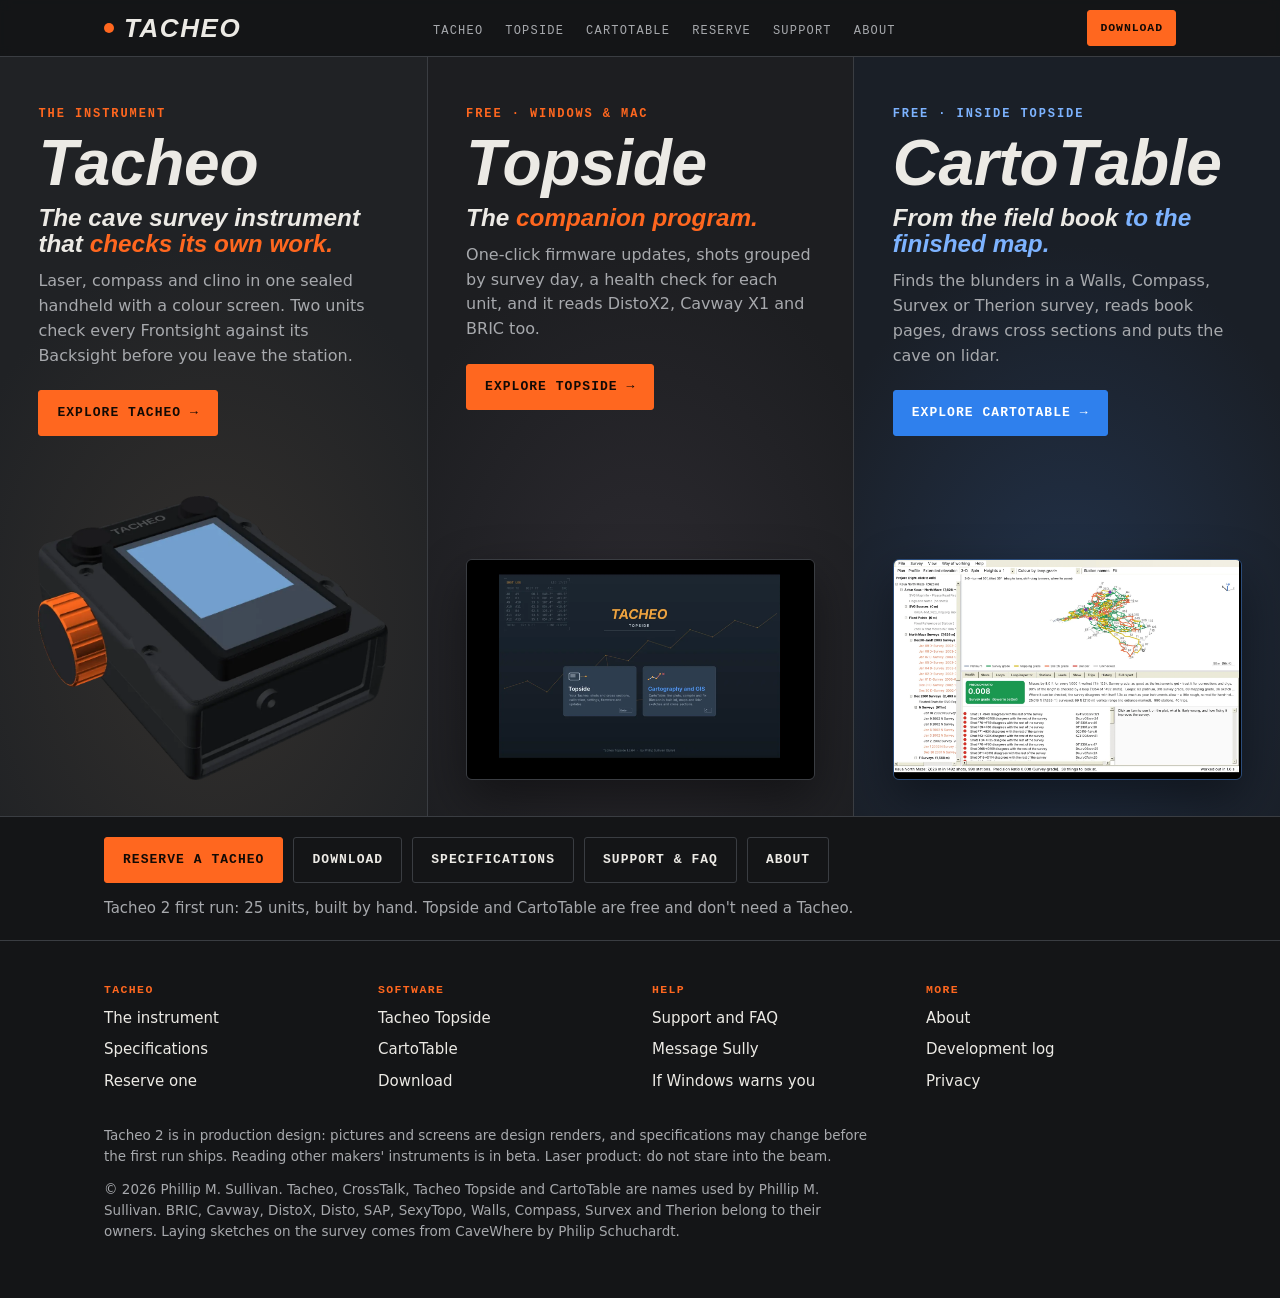
==== commit 604b3e1e: "Landing page: Tacheo, Topside and CartoTable side by side, with links to every page Co-Authored-By: " ====
--- a/index.html
+++ b/index.html
@@ -5,9 +5,9 @@
 <meta charset="utf-8">
 <meta name="viewport" content="width=device-width, initial-scale=1">
 <title>Tacheo: cave survey instrument, Topside and CartoTable</title>
-<meta name="description" content="Tacheo is a sealed handheld cave survey instrument that checks every Frontsight against its Backsight. Tacheo Topside and CartoTable are free cave survey and cartography software.">
+<meta name="description" content="Tacheo is a sealed handheld cave survey instrument that checks every Frontsight against its Backsight. CartoTable is free cave survey cartography and GIS software.">
 <meta property="og:title" content="Tacheo: cave survey instrument, Topside and CartoTable">
-<meta property="og:description" content="Tacheo is a sealed handheld cave survey instrument that checks every Frontsight against its Backsight. Tacheo Topside and CartoTable are free cave survey and cartography software.">
+<meta property="og:description" content="Tacheo is a sealed handheld cave survey instrument that checks every Frontsight against its Backsight. CartoTable is free cave survey cartography and GIS software.">
 <meta property="og:image" content="assets/img/tacheo2-render.webp">
 <link rel="stylesheet" href="assets/site.css">
 <link rel="icon" href="assets/favicon.svg" type="image/svg+xml">
@@ -47,139 +47,48 @@
 
 <main id="top">
 
-<section class="hero">
+<section class="landing" aria-label="Tacheo, Topside and CartoTable">
+  <a class="door t" href="tacheo.html">
+    <div class="door-in">
+      <p class="eyebrow">The instrument</p>
+      <h1>Tacheo</h1>
+      <p class="tag">The cave survey instrument that <em>checks its own work.</em></p>
+      <p class="sub">Laser, compass and clino in one sealed handheld with a colour screen. Two units check every Frontsight against its Backsight before you leave the station.</p>
+      <span class="btn">Explore Tacheo →</span>
+    </div>
+    <img src="assets/img/tacheo2-render.webp" width="1000" height="812" alt="Tacheo 2: a charcoal handheld with a raised black screen deck and an orange screw cap over the USB-C port.">
+  </a>
+  <a class="door s" href="topside.html">
+    <div class="door-in">
+      <p class="eyebrow">Free · Windows &amp; Mac</p>
+      <h1>Topside</h1>
+      <p class="tag">The <em>companion program.</em></p>
+      <p class="sub">One-click firmware updates, shots grouped by survey day, a health check for each unit, and it reads DistoX2, Cavway X1 and BRIC too.</p>
+      <span class="btn">Explore Topside →</span>
+    </div>
+    <img src="assets/img/topside-welcome.webp" width="1360" height="860" alt="Tacheo Topside's welcome screen with a Topside card and a Cartography and GIS card.">
+  </a>
+  <a class="door c" href="cartotable.html">
+    <div class="door-in">
+      <p class="eyebrow">Free · inside Topside</p>
+      <h1>CartoTable</h1>
+      <p class="tag">From the field book <em>to the finished map.</em></p>
+      <p class="sub">Finds the blunders in a Walls, Compass, Survex or Therion survey, reads book pages, draws cross sections and puts the cave on lidar.</p>
+      <span class="btn blue">Explore CartoTable →</span>
+    </div>
+    <img src="assets/img/ct-3d.webp" width="1360" height="860" alt="A cave survey turned in 3-D in CartoTable, coloured by loop grade.">
+  </a>
+</section>
+<section class="landing-bar">
   <div class="wrap">
-    <div>
-      <p class="eyebrow">Cave survey instrument</p>
-      <h1>Tacheo</h1>
-      <p class="tag">The survey instrument that <em>checks its own work.</em></p>
-      <p class="sub">Laser distance, compass and clinometer in one sealed handheld, with a 2-inch colour screen and firmware written around how a survey team actually works. No phone needed: it shows the numbers, you book them.</p>
-      <div class="chips">
-        <span class="chip hot">CrossTalk</span>
-        <span class="chip">Backsight on screen</span>
-        <span class="chip">2″ colour screen</span>
-        <span class="chip">Calibration health</span>
-      </div>
-      <div class="actions"><a class="btn" href="reserve.html">Reserve a Tacheo</a><a class="btn ghost" href="tacheo.html">See how it works</a></div>
-      <div class="status"><span class="dot" aria-hidden="true"></span><span><b>Beta units are surveying now.</b> Tacheo 2 first run: 25 units.</span></div>
-    </div>
-    <figure>
-      <img src="assets/img/tacheo2-render.webp" width="1000" height="812" alt="Tacheo 2: a charcoal handheld with a raised black screen deck, two silicone-covered buttons and an orange screw cap over the USB-C port.">
-      <figcaption>Tacheo 2 · design render</figcaption>
-    </figure>
-  </div>
-</section>
-
-<section class="family" aria-label="The Tacheo family">
-  <div class="wrap">
-    <a class="fam t" href="tacheo.html"><span class="k"><b>●</b> Instrument</span><h3>Tacheo</h3><p>Laser, compass and clino in one sealed handheld that checks every Frontsight against its Backsight.</p></a>
-    <a class="fam s" href="topside.html"><span class="k"><b>●</b> Free · Windows &amp; Mac</span><h3>Tacheo Topside</h3><p>The companion program: firmware updates, shots by survey day, survey stats.</p></a>
-    <a class="fam c" href="cartotable.html"><span class="k"><b>●</b> Free · inside Topside</span><h3>CartoTable</h3><p>Cave survey data, cartography and GIS: from the field book to the finished map.</p></a>
-  </div>
-</section>
-
-<section id="crosstalk">
-  <div class="wrap split">
-    <div class="head">
-      <p class="eyebrow">CrossTalk</p>
-      <h2>Two instruments, one leg. They check each other.</h2>
-      <p class="lead">Survey with two Tacheos and they link up over Bluetooth. Shoot the Frontsight from one station and the Backsight from the next, and the two units compare the pair before either number goes in the book.</p>
-      <div class="rows">
-        <div class="row"><span class="k">Agree</span><span class="v">Within 2° and 0.10&nbsp;ft: a <span class="ok">✓</span>. Within 1° on both angles: a <span class="ok">★</span>. Book it and move on.</span></div>
-        <div class="row"><span class="k">Disagree</span><span class="v">An unhappy tone, the bad figure in <span class="bad">red</span>, and which one to check: azimuth, clino or distance.</span></div>
-        <div class="row"><span class="k">Roles</span><span class="v">Each unit shows FS or BS on its ready screen. Set one and the partner takes the other.</span></div>
-        <div class="row"><span class="k">Teams</span><span class="v">Units ask before they link and show the owner's name and serial number, so two teams 50&nbsp;ft apart never cross wires.</span></div>
-        <div class="row"><span class="k">Others</span><span class="v">A Tacheo can also listen to a BRIC4/5, Cavway X1 or Disto XBLE and check that instrument's shots against its own.</span></div>
-      </div>
-    </div>
-    <div>
-      <svg class="legsvg" viewBox="0 0 520 70" role="img" aria-label="A survey leg from station A6 to station A7, Frontsight shot from A6 and Backsight from A7">
-        <line x1="40" y1="40" x2="480" y2="40" stroke="#5A5E64" stroke-width="2" stroke-dasharray="6 6"/>
-        <circle cx="40" cy="40" r="7" fill="none" stroke="#ECEAE5" stroke-width="2"/>
-        <circle cx="480" cy="40" r="7" fill="none" stroke="#ECEAE5" stroke-width="2"/>
-        <text x="40" y="66" fill="#A7A9AD" font-family="JetBrains Mono, monospace" font-size="12" text-anchor="middle">A6</text>
-        <text x="480" y="66" fill="#A7A9AD" font-family="JetBrains Mono, monospace" font-size="12" text-anchor="middle">A7</text>
-        <path d="M60 28 L200 28" stroke="#FF4A3D" stroke-width="2"/><path d="M200 28 l-8 -4 v8z" fill="#FF4A3D"/>
-        <text x="62" y="20" fill="#ECEAE5" font-family="JetBrains Mono, monospace" font-size="11.5">FS 123.4°</text>
-        <path d="M460 28 L320 28" stroke="#FF4A3D" stroke-width="2"/><path d="M320 28 l8 -4 v8z" fill="#FF4A3D"/>
-        <text x="458" y="20" fill="#ECEAE5" font-family="JetBrains Mono, monospace" font-size="11.5" text-anchor="end">BS 303.6°</text>
-      </svg>
-      <div class="pair">
-        <div class="unit">
-          <p class="who">Unit 1 · FS at A6</p>
-          <div class="screen">
-            <svg viewBox="0 0 240 320" role="img" aria-label="Unit 1 screen: Frontsight 123.4 degrees, back bearing 303.4, partner Backsight agrees within 1 degree, star">
-              <rect width="240" height="320" fill="#0B0F14"/>
-              <rect x="10" y="10" width="34" height="18" fill="#ECEAE5"/><text x="27" y="23.5" fill="#0B0F14" font-family="JetBrains Mono, monospace" font-size="12" font-weight="700" text-anchor="middle">FS</text>
-              <text x="230" y="24" fill="#7BE08A" font-family="JetBrains Mono, monospace" font-size="12" text-anchor="end">86%</text>
-              <text x="12" y="60" fill="#A7A9AD" font-family="JetBrains Mono, monospace" font-size="12">AZ</text>
-              <text x="228" y="78" fill="#ECEAE5" font-family="JetBrains Mono, monospace" font-size="38" font-weight="700" text-anchor="end">123.4°</text>
-              <text x="12" y="112" fill="#A7A9AD" font-family="JetBrains Mono, monospace" font-size="12">INC</text>
-              <text x="228" y="122" fill="#ECEAE5" font-family="JetBrains Mono, monospace" font-size="24" font-weight="700" text-anchor="end">−12.2°</text>
-              <text x="12" y="150" fill="#A7A9AD" font-family="JetBrains Mono, monospace" font-size="12">DIST</text>
-              <text x="228" y="160" fill="#ECEAE5" font-family="JetBrains Mono, monospace" font-size="24" font-weight="700" text-anchor="end">38.62ft</text>
-              <rect x="10" y="182" width="220" height="62" fill="none" stroke="#F2A93B" stroke-width="2"/>
-              <text x="20" y="200" fill="#F2A93B" font-family="JetBrains Mono, monospace" font-size="11" font-weight="700">BACK</text>
-              <text x="220" y="234" fill="#F2A93B" font-family="JetBrains Mono, monospace" font-size="38" font-weight="700" text-anchor="end">303.4</text>
-              <text x="12" y="282" fill="#7BE08A" font-family="JetBrains Mono, monospace" font-size="13" font-weight="700">★ FS/BS 0.2° 0.1°</text>
-              <text x="12" y="304" fill="#A7A9AD" font-family="JetBrains Mono, monospace" font-size="11">A6–A7 · partner TCH-07</text>
-            </svg>
-          </div>
-        </div>
-        <div class="unit">
-          <p class="who">Unit 2 · BS at A7</p>
-          <div class="screen">
-            <svg viewBox="0 0 240 320" role="img" aria-label="Unit 2 screen: Backsight 303.6 degrees, agrees with the Frontsight within 1 degree, star">
-              <rect width="240" height="320" fill="#0B0F14"/>
-              <rect x="10" y="10" width="34" height="18" fill="#ECEAE5"/><text x="27" y="23.5" fill="#0B0F14" font-family="JetBrains Mono, monospace" font-size="12" font-weight="700" text-anchor="middle">BS</text>
-              <text x="230" y="24" fill="#7BE08A" font-family="JetBrains Mono, monospace" font-size="12" text-anchor="end">91%</text>
-              <text x="12" y="60" fill="#A7A9AD" font-family="JetBrains Mono, monospace" font-size="12">AZ</text>
-              <text x="228" y="78" fill="#ECEAE5" font-family="JetBrains Mono, monospace" font-size="38" font-weight="700" text-anchor="end">303.6°</text>
-              <text x="12" y="112" fill="#A7A9AD" font-family="JetBrains Mono, monospace" font-size="12">INC</text>
-              <text x="228" y="122" fill="#ECEAE5" font-family="JetBrains Mono, monospace" font-size="24" font-weight="700" text-anchor="end">+12.3°</text>
-              <text x="12" y="150" fill="#A7A9AD" font-family="JetBrains Mono, monospace" font-size="12">DIST</text>
-              <text x="228" y="160" fill="#ECEAE5" font-family="JetBrains Mono, monospace" font-size="24" font-weight="700" text-anchor="end">38.60ft</text>
-              <rect x="10" y="182" width="220" height="62" fill="#14301A" stroke="#7BE08A" stroke-width="2"/>
-              <text x="20" y="200" fill="#7BE08A" font-family="JetBrains Mono, monospace" font-size="11" font-weight="700">BACKSIGHT</text>
-              <text x="220" y="234" fill="#7BE08A" font-family="JetBrains Mono, monospace" font-size="30" font-weight="700" text-anchor="end">0.2° off</text>
-              <text x="12" y="282" fill="#7BE08A" font-family="JetBrains Mono, monospace" font-size="13" font-weight="700">★ FS/BS 0.2° 0.1°</text>
-              <text x="12" y="304" fill="#A7A9AD" font-family="JetBrains Mono, monospace" font-size="11">A6–A7 · partner TCH-06</text>
-            </svg>
-          </div>
-        </div>
-      </div>
-      <p class="scap"><span>Screens are design renders</span><b>Within 1°: ★</b></p>
-    </div>
-  </div>
-  <div class="wrap more"><a class="btn ghost" href="tacheo.html">Everything Tacheo does →</a></div>
-</section>
-
-<section id="software">
-  <div class="wrap">
-    <p class="eyebrow">Free software</p>
-    <h2>The instrument is half of it.</h2>
-    <p class="lead" style="margin-top:16px">Two free programs take the survey from the instrument to the finished map. Neither needs a Tacheo.</p>
-    <div class="teasers">
-      <a class="teaser" href="topside.html">
-        <img src="assets/img/topside-welcome.webp" loading="lazy" width="1360" height="860" alt="Tacheo Topside's welcome screen.">
-        <span class="k">Windows &amp; Mac</span><h3>Tacheo Topside</h3>
-        <p>One-click firmware updates, shots grouped by survey day, a health check for each unit, and it reads DistoX2, Disto XBLE, Cavway X1 and BRIC too.</p>
-        <span class="go">About Topside →</span>
-      </a>
-      <a class="teaser ct" href="cartotable.html">
-        <img src="assets/img/ct-check.webp" loading="lazy" width="1360" height="860" alt="CartoTable's plot with suspect legs in red and amber.">
-        <span class="k">Windows · inside Topside</span><h3>CartoTable</h3>
-        <p>Finds the blunders in a Walls, Compass, Survex or Therion survey and shows you the fix first; reads book pages; sketches, cross sections and the cave on lidar.</p>
-        <span class="go">About CartoTable →</span>
-      </a>
-    </div>
-  </div>
-</section>
-
-<section class="cta">
-  <div class="wrap">
-    <div><p class="eyebrow">Tacheo 2 · first run</p><h2>25 units, built and calibrated by hand.</h2><p class="muted">$380 plus shipping. No money changes hands until production is confirmed.</p></div>
-    <div class="actions"><a class="btn" href="reserve.html">Reserve one</a><a class="btn ghost" href="tacheo.html#specs">Specifications</a></div>
+    <nav class="lnav" aria-label="All pages">
+      <a class="btn" href="reserve.html">Reserve a Tacheo</a>
+      <a class="btn ghost" href="download.html">Download</a>
+      <a class="btn ghost" href="tacheo.html#specs">Specifications</a>
+      <a class="btn ghost" href="support.html">Support &amp; FAQ</a>
+      <a class="btn ghost" href="about.html">About</a>
+    </nav>
+    <p class="muted">Tacheo 2 first run: 25 units, built by hand. Topside and CartoTable are free and don't need a Tacheo.</p>
   </div>
 </section>
 
--- a/assets/site.css
+++ b/assets/site.css
@@ -304,3 +304,28 @@
 footer .fcols a{font-size:15px;color:var(--ink);text-decoration:none}
 footer .fcols a:hover{text-decoration:underline}
 @media (max-width:700px){footer .fcols{grid-template-columns:1fr 1fr}}
+
+/* ---- landing page: three doors (14 Nov 2026) ---- */
+.landing{display:grid;grid-template-columns:repeat(3,1fr);min-height:calc(100vh - 57px - 84px);padding:0;border-top:0}
+.door{position:relative;display:flex;flex-direction:column;justify-content:space-between;gap:28px;padding:48px clamp(20px,3vw,44px) 36px;text-decoration:none;overflow:hidden;border-left:1px solid var(--rule)}
+.door:first-child{border-left:0}
+.door.t{background:radial-gradient(ellipse 90% 70% at 50% 75%,#33302D 0%,var(--body) 72%)}
+.door.s{background:radial-gradient(ellipse 90% 70% at 50% 75%,#2C2A30 0%,#1D1E21 72%)}
+.door.c{background:radial-gradient(ellipse 90% 70% at 50% 75%,#22324A 0%,#1A1F27 72%)}
+.door.c .eyebrow,.door.c .tag em{color:var(--blue2)}
+.door h1{font-weight:900;font-size:clamp(52px,5vw,84px);line-height:.86;margin:0 0 14px}
+.door .tag{font-family:var(--display);font-style:italic;font-weight:700;font-size:clamp(21px,1.9vw,27px);line-height:1.08;margin:0 0 12px}
+.door .tag em{color:var(--orange)}
+.door .sub{color:var(--ink2);font-size:16px;margin-bottom:22px}
+.door img{width:100%;align-self:center;transition:transform .35s ease}
+.door.s img,.door.c img{border-radius:6px;border:1px solid var(--rule);box-shadow:0 20px 50px rgba(0,0,0,.45)}
+.door.c img{border-color:#2B4C7A}
+.door:hover img,.door:focus-visible img{transform:translateY(-6px) scale(1.02)}
+.door:hover{filter:brightness(1.08)}
+.door:focus-visible{outline:2px solid var(--orange);outline-offset:-4px}
+@media (prefers-reduced-motion:reduce){.door img{transition:none}}
+@media (max-width:980px){.landing{grid-template-columns:1fr;min-height:0}.door{padding:40px 24px 32px;border-left:0;border-top:1px solid var(--rule)}.door:first-child{border-top:0}.door img{max-width:520px}}
+.landing-bar{padding:20px 0;background:var(--deck)}
+.landing-bar .wrap{display:flex;flex-wrap:wrap;align-items:center;justify-content:space-between;gap:14px 24px}
+.lnav{display:flex;flex-wrap:wrap;gap:10px}
+.landing-bar p{font-size:15px}
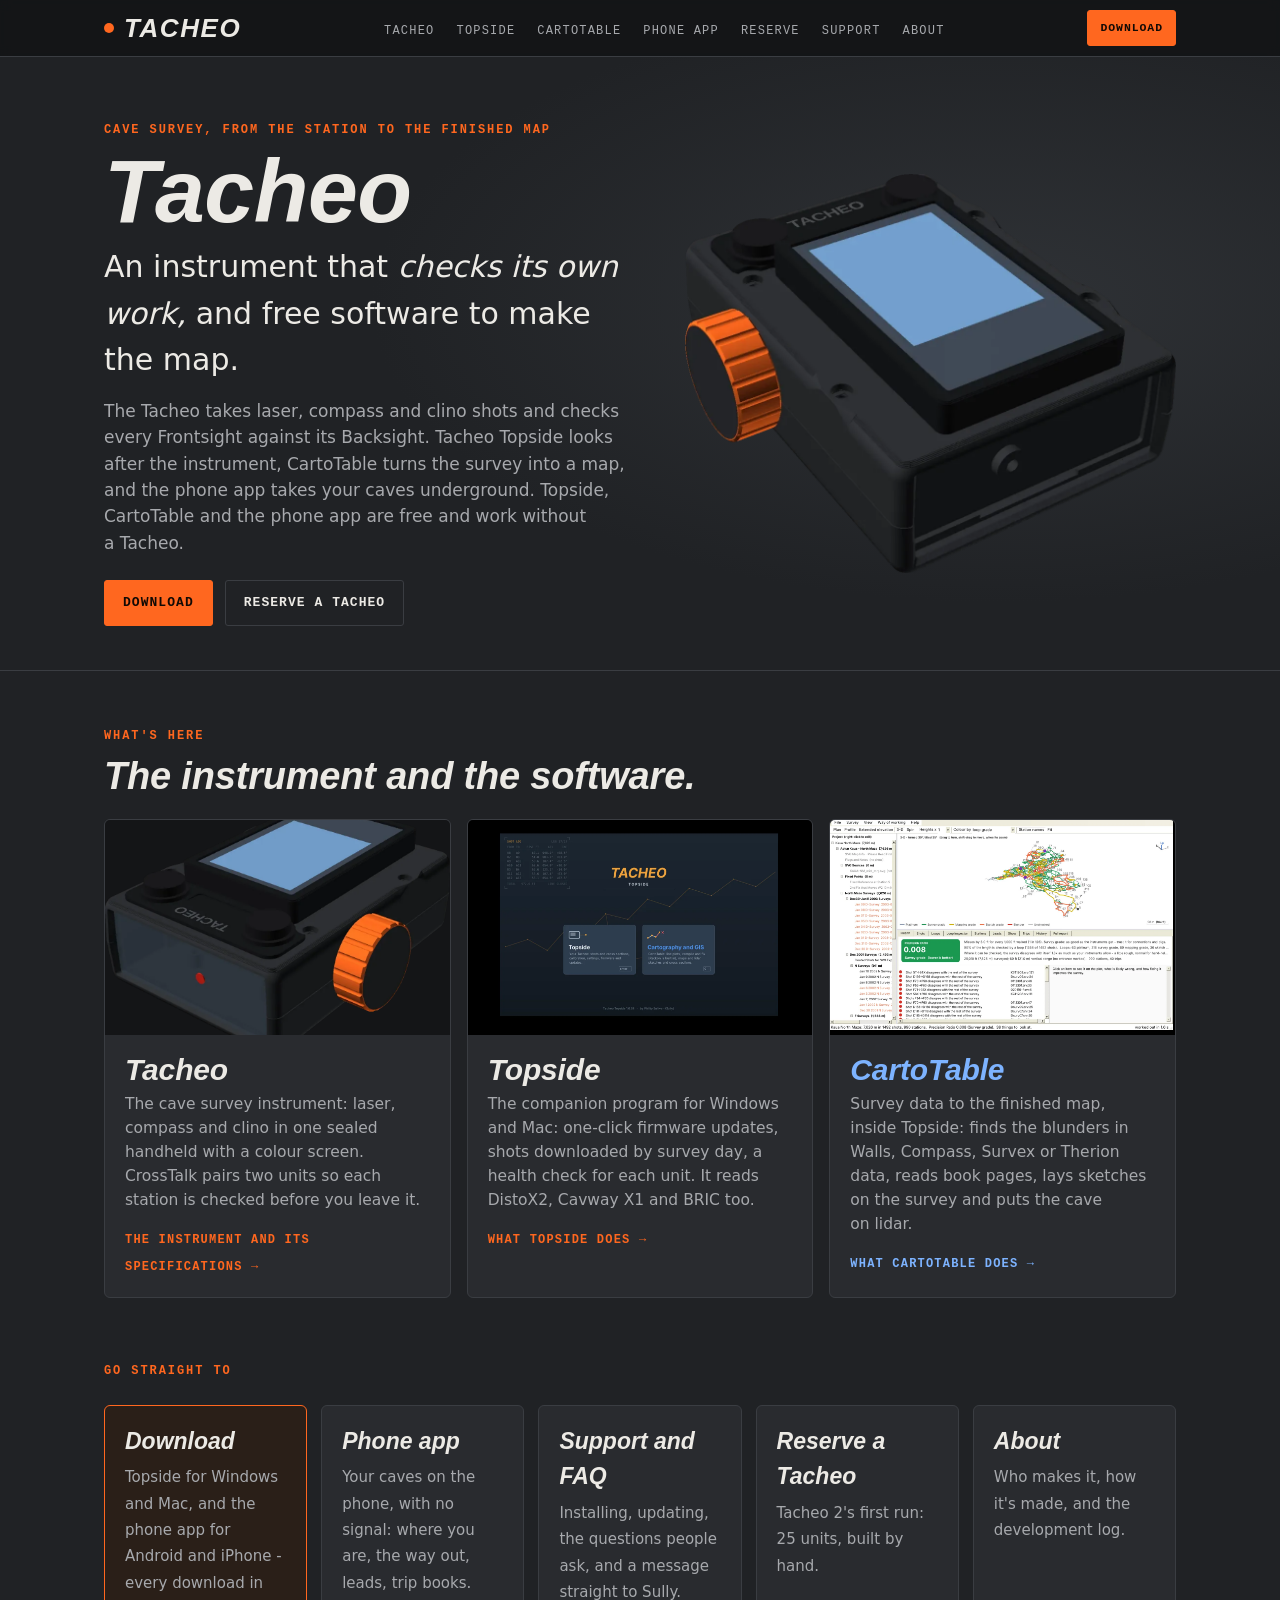
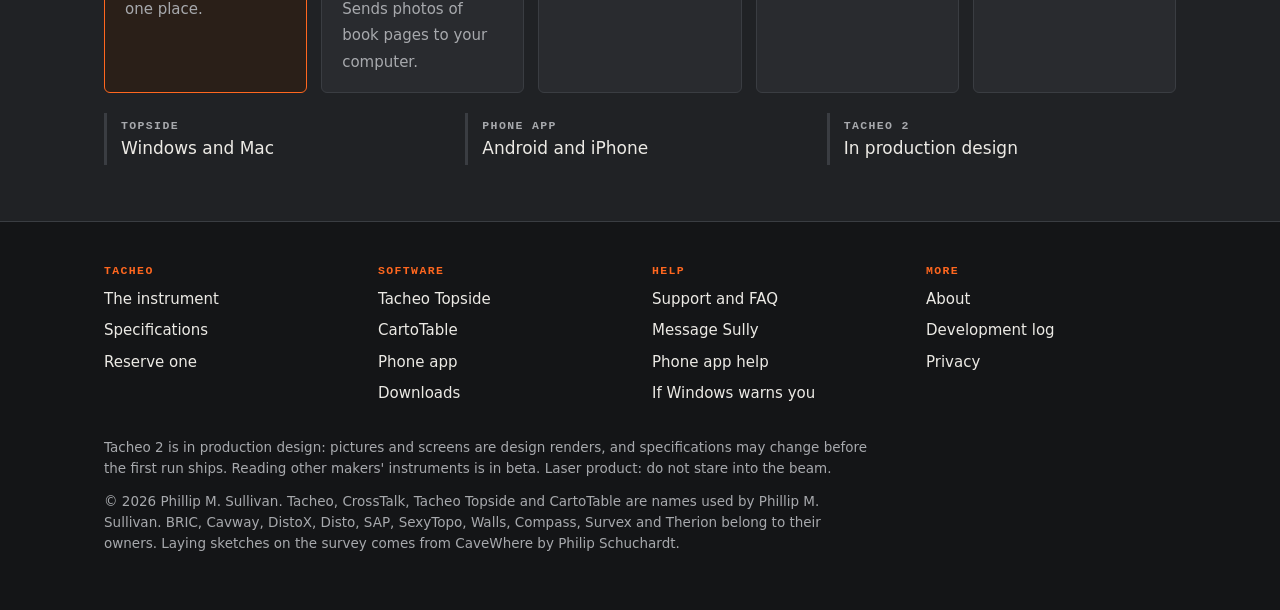
==== commit f61b0f66: "Home page as a hub; one Downloads page for Windows, Mac, Android and iPhone; a Phone app page; Phone" ====
--- a/index.html
+++ b/index.html
@@ -9,7 +9,7 @@
 <meta property="og:title" content="Tacheo: cave survey instrument, Topside and CartoTable">
 <meta property="og:description" content="Tacheo is a sealed handheld cave survey instrument that checks every Frontsight against its Backsight. CartoTable is free cave survey cartography and GIS software.">
 <meta property="og:image" content="assets/img/tacheo2-render.webp">
-<link rel="stylesheet" href="assets/site.css">
+<link rel="stylesheet" href="assets/site.css?v=dea2dd95">
 <link rel="icon" href="assets/favicon.svg" type="image/svg+xml">
 <meta name="theme-color" content="#141517">
 </head>
@@ -23,6 +23,7 @@
         <li><a href="tacheo.html">Tacheo</a></li>
         <li><a href="topside.html">Topside</a></li>
         <li><a href="cartotable.html">CartoTable</a></li>
+        <li><a href="phone.html">Phone app</a></li>
         <li><a href="reserve.html">Reserve</a></li>
         <li><a href="support.html">Support</a></li>
         <li><a href="about.html">About</a></li>
@@ -35,6 +36,7 @@
           <li><a href="tacheo.html">Tacheo</a></li>
           <li><a href="topside.html">Topside</a></li>
           <li><a href="cartotable.html">CartoTable</a></li>
+          <li><a href="phone.html">Phone app</a></li>
           <li><a href="reserve.html">Reserve</a></li>
           <li><a href="support.html">Support</a></li>
           <li><a href="about.html">About</a></li>
@@ -47,59 +49,63 @@
 
 <main id="top">
 
-<section class="landing" aria-label="Tacheo, Topside and CartoTable">
-  <a class="door t" href="tacheo.html">
-    <div class="door-in">
-      <p class="eyebrow">The instrument</p>
+<section class="homehero">
+  <div class="wrap">
+    <div>
+      <p class="eyebrow">Cave survey, from the station to the finished map</p>
       <h1>Tacheo</h1>
-      <p class="tag">The cave survey instrument that <em>checks its own work.</em></p>
-      <p class="sub">Laser, compass and clino in one sealed handheld with a colour screen. Two units check every Frontsight against its Backsight before you leave the station.</p>
-      <span class="btn">Explore Tacheo →</span>
+      <p class="tag">An instrument that <em>checks its own work,</em> and free software to make the map.</p>
+      <p class="sub">The Tacheo takes laser, compass and clino shots and checks every Frontsight against its Backsight. Tacheo Topside looks after the instrument, CartoTable turns the survey into a map, and the phone app takes your caves underground. Topside, CartoTable and the phone app are free and work without a Tacheo.</p>
+      <div class="actions"><a class="btn" href="download.html">Download</a><a class="btn ghost" href="reserve.html">Reserve a Tacheo</a></div>
     </div>
     <img src="assets/img/tacheo2-render.webp" width="1000" height="812" alt="Tacheo 2: a charcoal handheld with a raised black screen deck and an orange screw cap over the USB-C port.">
-  </a>
-  <a class="door s" href="topside.html">
-    <div class="door-in">
-      <p class="eyebrow">Free · Windows &amp; Mac</p>
-      <h1>Topside</h1>
-      <p class="tag">The <em>companion program.</em></p>
-      <p class="sub">One-click firmware updates, shots grouped by survey day, a health check for each unit, and it reads DistoX2, Cavway X1 and BRIC too.</p>
-      <span class="btn">Explore Topside →</span>
-    </div>
-    <img src="assets/img/topside-welcome.webp" width="1360" height="860" alt="Tacheo Topside's welcome screen with a Topside card and a Cartography and GIS card.">
-  </a>
-  <a class="door c" href="cartotable.html">
-    <div class="door-in">
-      <p class="eyebrow">Free · inside Topside</p>
-      <h1>CartoTable</h1>
-      <p class="tag">From the field book <em>to the finished map.</em></p>
-      <p class="sub">Finds the blunders in a Walls, Compass, Survex or Therion survey, reads book pages, draws cross sections and puts the cave on lidar.</p>
-      <span class="btn blue">Explore CartoTable →</span>
-    </div>
-    <img src="assets/img/ct-3d.webp" width="1360" height="860" alt="A cave survey turned in 3-D in CartoTable, coloured by loop grade.">
-  </a>
-</section>
-<section class="landing-bar">
-  <div class="wrap">
-    <nav class="lnav" aria-label="All pages">
-      <a class="btn" href="reserve.html">Reserve a Tacheo</a>
-      <a class="btn ghost" href="download.html">Download</a>
-      <a class="btn ghost" href="tacheo.html#specs">Specifications</a>
-      <a class="btn ghost" href="support.html">Support &amp; FAQ</a>
-      <a class="btn ghost" href="about.html">About</a>
-    </nav>
-    <p class="muted">Tacheo 2 first run: 25 units, built by hand. Topside and CartoTable are free and don't need a Tacheo.</p>
   </div>
 </section>
 
+<section class="hub">
+  <div class="wrap">
+    <p class="eyebrow">What's here</p>
+    <h2>The instrument and the software.</h2>
+    <div class="prods">
+      <a class="prod" href="tacheo.html"><img src="assets/img/tacheo2-front.webp" alt="The Tacheo 2 from the front." loading="lazy"><div><h3>Tacheo</h3><p>The cave survey instrument: laser, compass and clino in one sealed handheld with a colour screen. CrossTalk pairs two units so each station is checked before you leave it.</p><span class="go">The instrument and its specifications →</span></div></a>
+      <a class="prod" href="topside.html"><img src="assets/img/topside-welcome.webp" alt="Tacheo Topside's welcome screen." loading="lazy"><div><h3>Topside</h3><p>The companion program for Windows and Mac: one-click firmware updates, shots downloaded by survey day, a health check for each unit. It reads DistoX2, Cavway X1 and BRIC too.</p><span class="go">What Topside does →</span></div></a>
+      <a class="prod c" href="cartotable.html"><img src="assets/img/ct-3d.webp" alt="A cave survey in 3-D in CartoTable." loading="lazy"><div><h3>CartoTable</h3><p>Survey data to the finished map, inside Topside: finds the blunders in Walls, Compass, Survex or Therion data, reads book pages, lays sketches on the survey and puts the cave on lidar.</p><span class="go">What CartoTable does →</span></div></a>
+    </div>
+  </div>
+</section>
+
+<section class="hub" style="padding-top:8px;border-top:0">
+  <div class="wrap">
+    <p class="eyebrow">Go straight to</p>
+    <div class="links">
+      <a class="lk main" href="download.html"><b>Download</b><span>Topside for Windows and Mac, and the phone app for Android and iPhone - every download in one place.</span></a>
+      <a class="lk" href="phone.html"><b>Phone app</b><span>Your caves on the phone, with no signal: where you are, the way out, leads, trip books. Sends photos of book pages to your computer.</span></a>
+      <a class="lk" href="support.html"><b>Support and FAQ</b><span>Installing, updating, the questions people ask, and a message straight to Sully.</span></a>
+      <a class="lk" href="reserve.html"><b>Reserve a Tacheo</b><span>Tacheo 2's first run: 25 units, built by hand.</span></a>
+      <a class="lk" href="about.html"><b>About</b><span>Who makes it, how it's made, and the development log.</span></a>
+    </div>
+    <div class="vers" id="vers">
+      <div><b>Topside</b><span id="vTop">Windows and Mac</span></div>
+      <div><b>Phone app</b><span id="vPhone">Android and iPhone</span></div>
+      <div><b>Tacheo 2</b><span>In production design</span></div>
+    </div>
+  </div>
+</section>
+
+</main>
+<script>
+// the current versions, from the files Topside and the phone app read for their own updates
+fetch('https://raw.githubusercontent.com/p0sull02/tacheo-topside-releases/main/latest.txt',{cache:'no-store'}).then(function(r){return r.ok?r.text():null;}).then(function(t){var v=t&&(t.match(/^version:\s*(\S+)/m)||[])[1],d=t&&(t.match(/^date:\s*(\S+)/m)||[])[1];if(v)document.getElementById('vTop').textContent='Version '+v+(d?' · '+d:'');}).catch(function(){});
+fetch('/cartotable-app/version.json',{cache:'no-store'}).then(function(r){return r.ok?r.json():null;}).then(function(j){if(j&&j.android)document.getElementById('vPhone').textContent='Android app '+j.android.versionName+' · iPhone home-screen app';}).catch(function(){});
+</script>
 </main>
 
 <footer>
   <div class="wrap">
     <div class="fcols">
       <div><b>Tacheo</b><a href="tacheo.html">The instrument</a><a href="tacheo.html#specs">Specifications</a><a href="reserve.html">Reserve one</a></div>
-      <div><b>Software</b><a href="topside.html">Tacheo Topside</a><a href="cartotable.html">CartoTable</a><a href="download.html">Download</a></div>
-      <div><b>Help</b><a href="support.html">Support and FAQ</a><a href="support.html#message">Message Sully</a><a href="download.html#windows-warning">If Windows warns you</a></div>
+      <div><b>Software</b><a href="topside.html">Tacheo Topside</a><a href="cartotable.html">CartoTable</a><a href="phone.html">Phone app</a><a href="download.html">Downloads</a></div>
+      <div><b>Help</b><a href="support.html">Support and FAQ</a><a href="support.html#message">Message Sully</a><a href="https://p0sull02.github.io/cartotable-app/help.html">Phone app help</a><a href="download.html#windows-warning">If Windows warns you</a></div>
       <div><b>More</b><a href="about.html">About</a><a href="about.html#log">Development log</a><a href="privacy.html">Privacy</a></div>
     </div>
     <p>Tacheo 2 is in production design: pictures and screens are design renders, and specifications may change before the first run ships. Reading other makers' instruments is in beta. Laser product: do not stare into the beam.</p>
--- a/assets/site.css
+++ b/assets/site.css
@@ -324,8 +324,59 @@
 .door:hover{filter:brightness(1.08)}
 .door:focus-visible{outline:2px solid var(--orange);outline-offset:-4px}
 @media (prefers-reduced-motion:reduce){.door img{transition:none}}
-@media (max-width:980px){.landing{grid-template-columns:1fr;min-height:0}.door{padding:40px 24px 32px;border-left:0;border-top:1px solid var(--rule)}.door:first-child{border-top:0}.door img{max-width:520px}}
+@media (max-width:980px){
+  .landing{grid-template-columns:1fr;min-height:0}
+  .door{display:grid;grid-template-columns:1fr 30%;align-items:center;gap:6px 16px;padding:22px 20px;border-left:0;border-top:1px solid var(--rule)}
+  .door:first-child{border-top:0}
+  .door-in{display:contents}
+  .door .eyebrow{grid-column:1;margin:0;font-size:11px}
+  .door h1{grid-column:1;font-size:clamp(34px,10vw,44px);margin:0}
+  .door .tag{grid-column:1;font-size:18px;margin:0}
+  .door .sub{display:none}
+  .door .btn{grid-column:1;justify-self:start;margin-top:8px;padding:9px 14px;font-size:12px}
+  .door img{grid-column:2;grid-row:1 / span 4;max-width:none;align-self:center}
+  .door.t img{transform:scale(1.15)}
+  .door:hover img{transform:none}
+  .landing-bar{padding:18px 0}
+}
 .landing-bar{padding:20px 0;background:var(--deck)}
 .landing-bar .wrap{display:flex;flex-wrap:wrap;align-items:center;justify-content:space-between;gap:14px 24px}
 .lnav{display:flex;flex-wrap:wrap;gap:10px}
 .landing-bar p{font-size:15px}
+
+/* 16 Nov 2026 (Sully: "Have a landing page/home page with links to a download page, an info page ... Right now it's like a poster page"):
+   the home page as a hub - a short hero, the three products as picture cards, everything else as link cards, the current versions */
+.homehero{padding:64px 0 44px;border-top:0;background:radial-gradient(ellipse 70% 70% at 78% 40%,#2F3236 0%,var(--body) 70%)}
+.homehero .wrap{display:grid;grid-template-columns:1.1fr 1fr;gap:40px;align-items:center}
+.homehero h1{font-weight:900;font-size:clamp(52px,7vw,92px);line-height:.88;margin:0 0 14px}
+.homehero .tag{font-size:clamp(22px,2.6vw,30px);margin:0 0 14px}
+.homehero .sub{display:block;color:var(--ink2);max-width:54ch;font-size:17px;margin-bottom:0}
+.homehero img{border-radius:6px}
+@media (max-width:860px){.homehero .wrap{grid-template-columns:1fr}.homehero{padding-top:36px}}
+.hub{padding:56px 0}
+.hub h2{font-size:clamp(28px,3.6vw,38px);margin:0 0 6px}
+.prods{display:grid;grid-template-columns:repeat(3,1fr);gap:16px;margin-top:24px}
+.prod{display:flex;flex-direction:column;background:var(--panel);border:1px solid var(--rule);border-radius:6px;overflow:hidden;text-decoration:none;color:var(--ink);transition:border-color .15s}
+.prod:hover{border-color:var(--orange)}
+.prod.c:hover{border-color:var(--blue)}
+.prod img{aspect-ratio:16/10;object-fit:cover;width:100%;background:var(--deck)}
+.prod div{padding:18px 20px 20px}
+.prod h3{font-size:30px;font-weight:800;margin:0 0 6px}
+.prod.c h3{color:var(--blue2)}
+.prod p{color:var(--ink2);font-size:15.5px;margin:0 0 12px}
+.prod .go{font-family:var(--mono);font-weight:700;font-size:12px;letter-spacing:.1em;text-transform:uppercase;color:var(--orange)}
+.prod.c .go{color:var(--blue2)}
+@media (max-width:860px){.prods{grid-template-columns:1fr}}
+.links{display:grid;grid-template-columns:repeat(auto-fit,minmax(190px,1fr));gap:14px;margin-top:24px}
+.lk{display:block;background:var(--panel);border:1px solid var(--rule);border-radius:6px;padding:18px 20px;text-decoration:none;color:var(--ink);transition:border-color .15s}
+.lk:hover{border-color:var(--orange)}
+.lk b{display:block;font-family:var(--display);font-style:italic;font-weight:800;font-size:23px;margin-bottom:4px}
+.lk span{color:var(--ink2);font-size:15px}
+.lk.main{background:#2a1f18;border-color:var(--orange)}
+.vers{display:grid;grid-template-columns:repeat(auto-fit,minmax(220px,1fr));gap:12px;margin-top:20px}
+.vers div{border-left:3px solid var(--rule);padding:4px 0 4px 14px}
+.vers b{display:block;font-family:var(--mono);font-size:11.5px;letter-spacing:.12em;text-transform:uppercase;color:var(--ink2);font-weight:700}
+.vers span{font-size:17px}
+/* download page: phone apps and the "comes with Topside" notes */
+.plat .steps{margin-top:10px;font-size:14.5px}
+.plat .note{color:var(--ink2);font-size:14px;margin:8px 0 0}
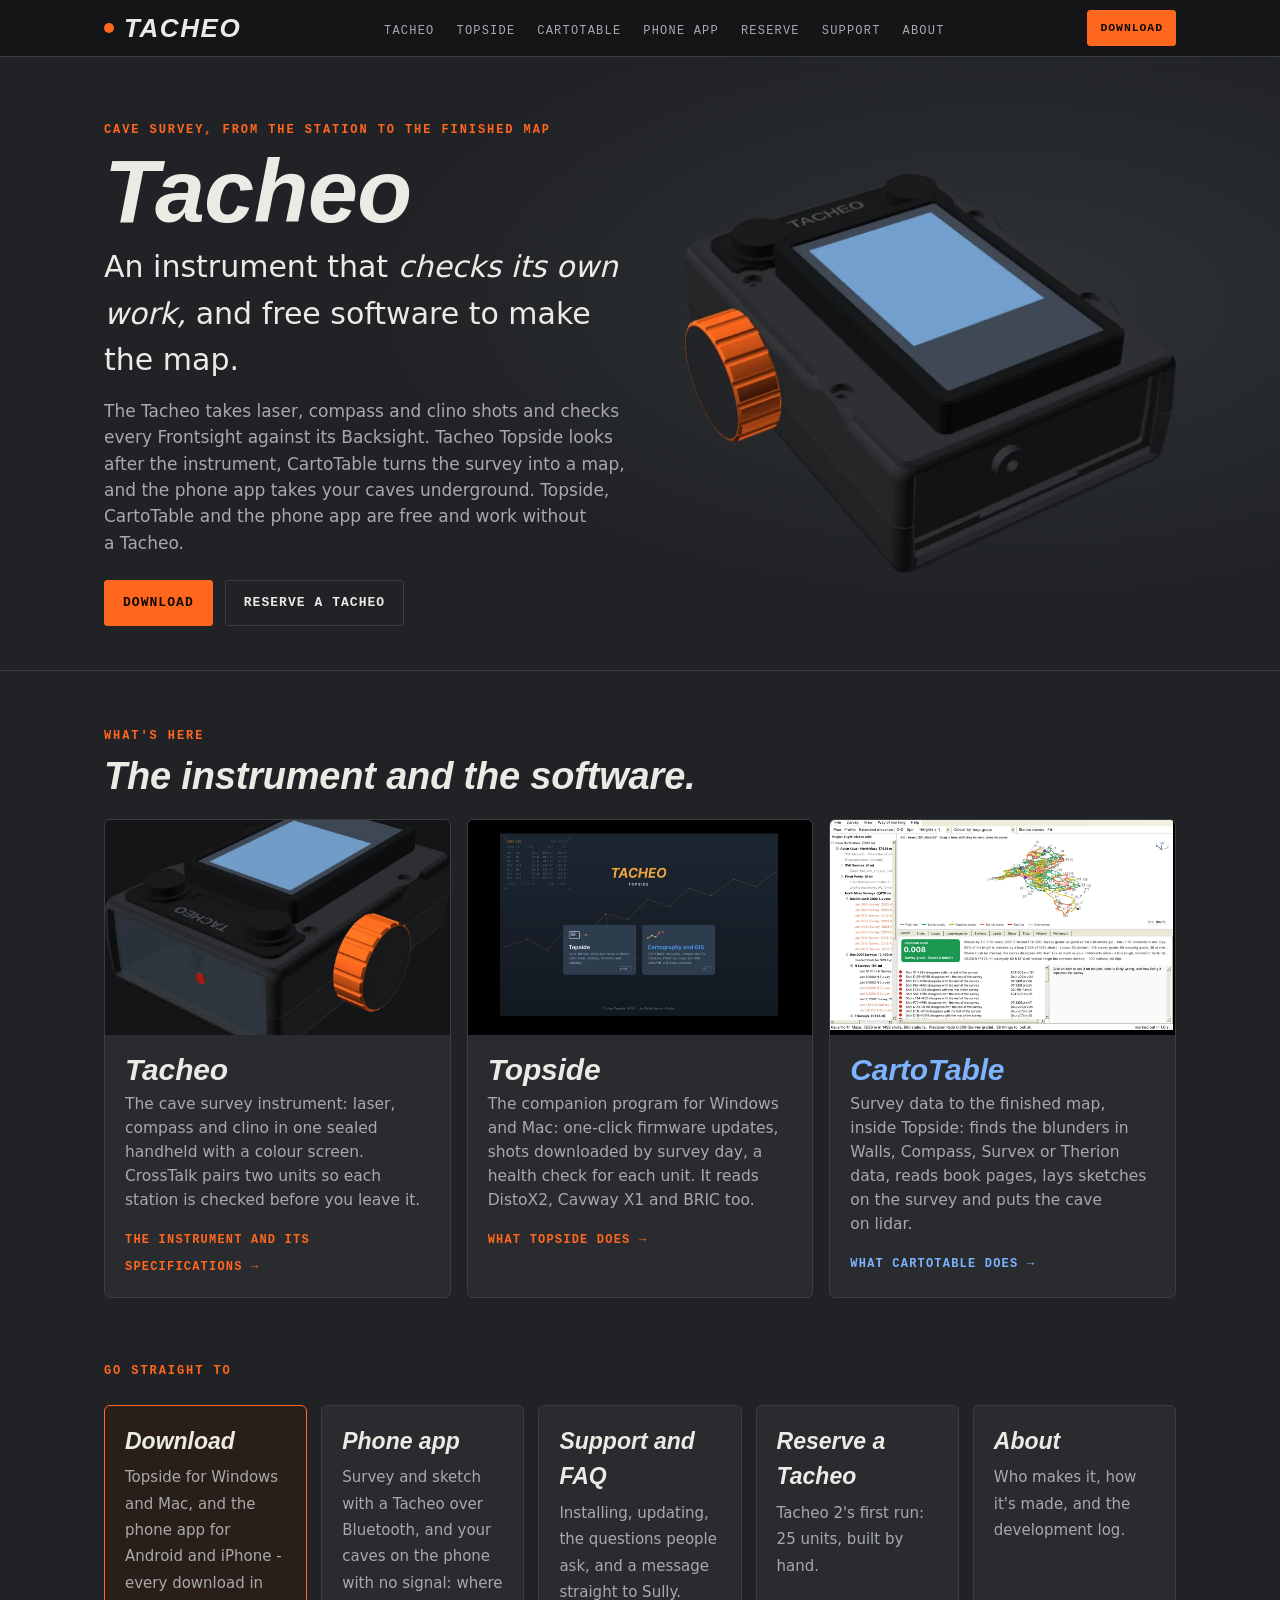
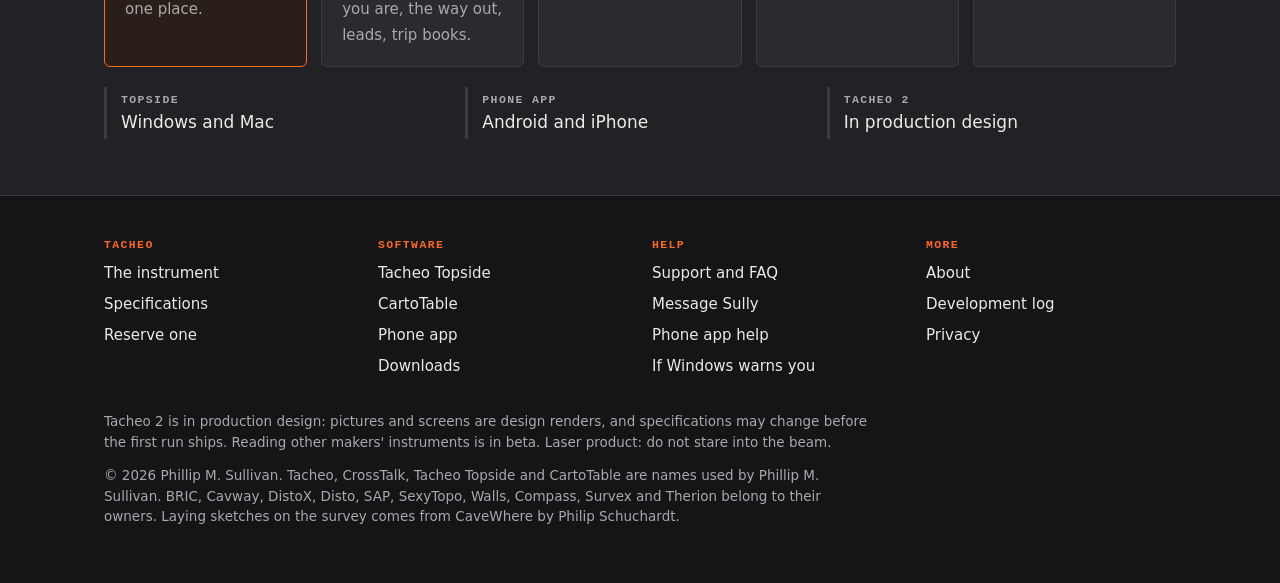
==== commit 5ce1f869: "Phone app 1.6: Survey and sketch with the Tacheo on the phone page, home, Tacheo and download pages " ====
--- a/index.html
+++ b/index.html
@@ -79,7 +79,7 @@
     <p class="eyebrow">Go straight to</p>
     <div class="links">
       <a class="lk main" href="download.html"><b>Download</b><span>Topside for Windows and Mac, and the phone app for Android and iPhone - every download in one place.</span></a>
-      <a class="lk" href="phone.html"><b>Phone app</b><span>Your caves on the phone, with no signal: where you are, the way out, leads, trip books. Sends photos of book pages to your computer.</span></a>
+      <a class="lk" href="phone.html"><b>Phone app</b><span>Survey and sketch with a Tacheo over Bluetooth, and your caves on the phone with no signal: where you are, the way out, leads, trip books.</span></a>
       <a class="lk" href="support.html"><b>Support and FAQ</b><span>Installing, updating, the questions people ask, and a message straight to Sully.</span></a>
       <a class="lk" href="reserve.html"><b>Reserve a Tacheo</b><span>Tacheo 2's first run: 25 units, built by hand.</span></a>
       <a class="lk" href="about.html"><b>About</b><span>Who makes it, how it's made, and the development log.</span></a>
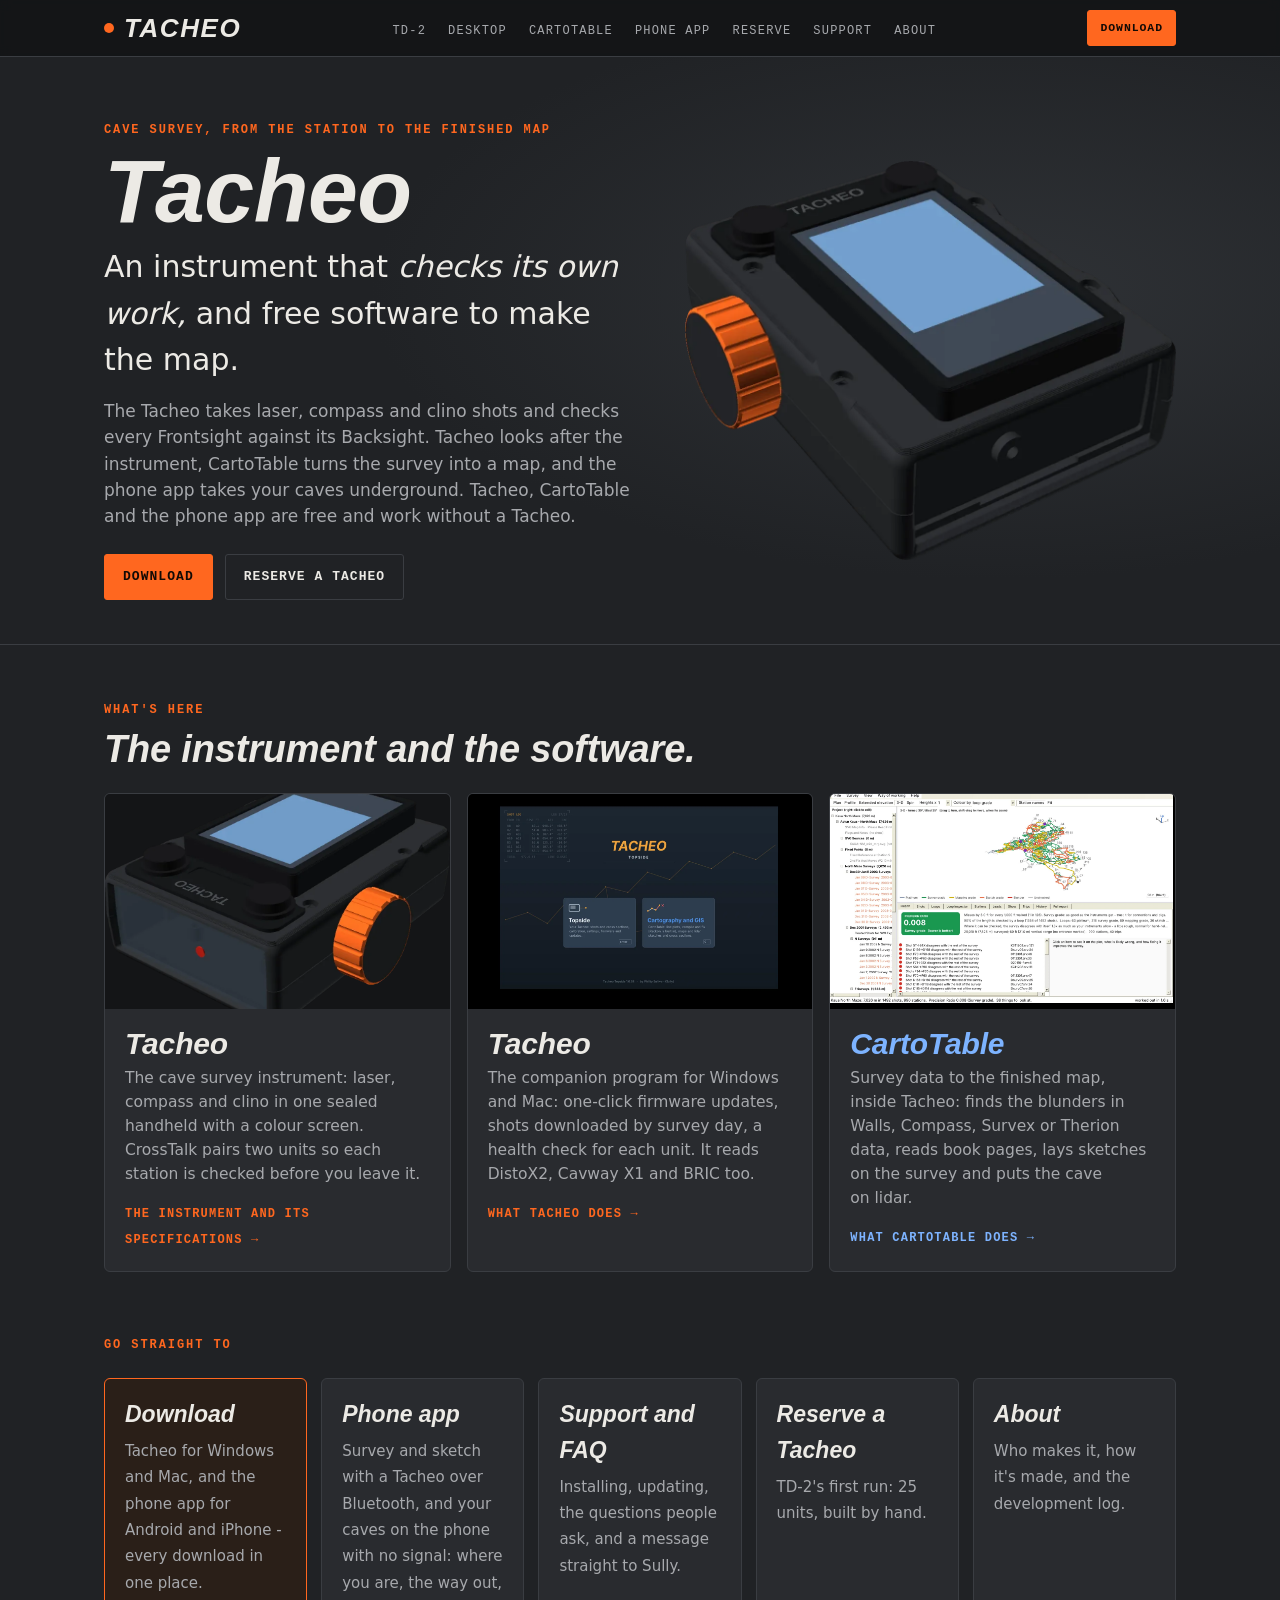
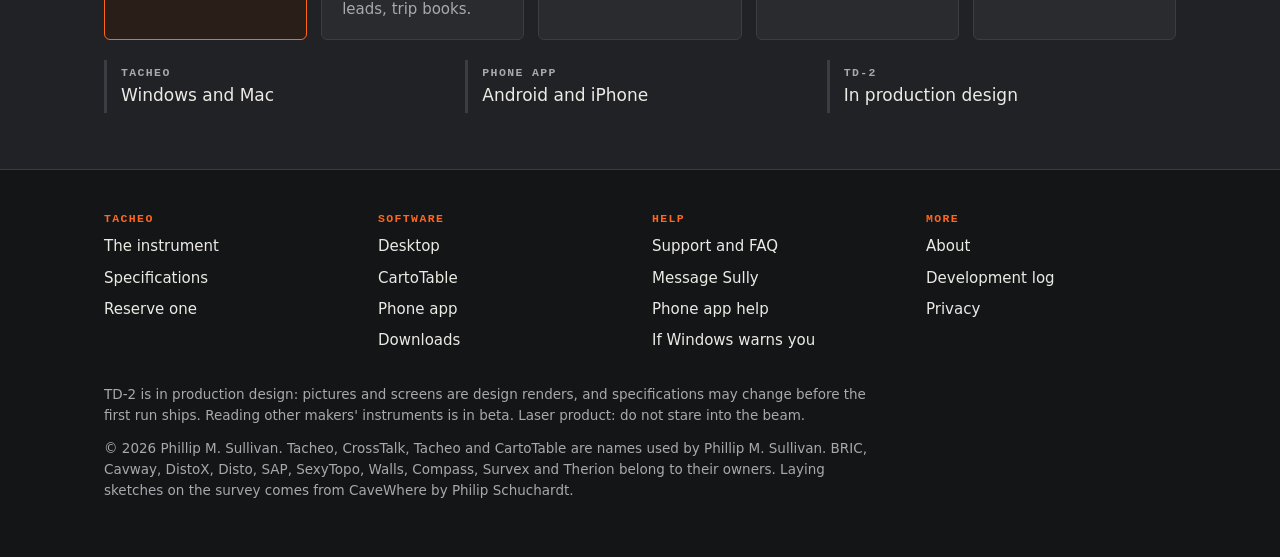
==== commit 42818c3c: "Rename Topside to Tacheo (website) Nav: TD-2 / Desktop / CartoTable / Phone app. Page URLs unchanged" ====
--- a/index.html
+++ b/index.html
@@ -4,9 +4,9 @@
 <head>
 <meta charset="utf-8">
 <meta name="viewport" content="width=device-width, initial-scale=1">
-<title>Tacheo: cave survey instrument, Topside and CartoTable</title>
+<title>Tacheo: cave survey instrument, its software and CartoTable</title>
 <meta name="description" content="Tacheo is a sealed handheld cave survey instrument that checks every Frontsight against its Backsight. CartoTable is free cave survey cartography and GIS software.">
-<meta property="og:title" content="Tacheo: cave survey instrument, Topside and CartoTable">
+<meta property="og:title" content="Tacheo: cave survey instrument, its software and CartoTable">
 <meta property="og:description" content="Tacheo is a sealed handheld cave survey instrument that checks every Frontsight against its Backsight. CartoTable is free cave survey cartography and GIS software.">
 <meta property="og:image" content="assets/img/tacheo2-render.webp">
 <link rel="stylesheet" href="assets/site.css?v=dea2dd95">
@@ -20,8 +20,8 @@
     <a class="mark" href="index.html" aria-label="Tacheo home"><i aria-hidden="true"></i>TACHEO</a>
     <nav aria-label="Site">
       <ul>
-        <li><a href="tacheo.html">Tacheo</a></li>
-        <li><a href="topside.html">Topside</a></li>
+        <li><a href="tacheo.html">TD-2</a></li>
+        <li><a href="topside.html">Desktop</a></li>
         <li><a href="cartotable.html">CartoTable</a></li>
         <li><a href="phone.html">Phone app</a></li>
         <li><a href="reserve.html">Reserve</a></li>
@@ -33,8 +33,8 @@
       <a class="btn" href="download.html">Download</a>
       <details class="mnav"><summary aria-label="Menu">Menu</summary>
         <ul>
-          <li><a href="tacheo.html">Tacheo</a></li>
-          <li><a href="topside.html">Topside</a></li>
+          <li><a href="tacheo.html">TD-2</a></li>
+          <li><a href="topside.html">Desktop</a></li>
           <li><a href="cartotable.html">CartoTable</a></li>
           <li><a href="phone.html">Phone app</a></li>
           <li><a href="reserve.html">Reserve</a></li>
@@ -55,10 +55,10 @@
       <p class="eyebrow">Cave survey, from the station to the finished map</p>
       <h1>Tacheo</h1>
       <p class="tag">An instrument that <em>checks its own work,</em> and free software to make the map.</p>
-      <p class="sub">The Tacheo takes laser, compass and clino shots and checks every Frontsight against its Backsight. Tacheo Topside looks after the instrument, CartoTable turns the survey into a map, and the phone app takes your caves underground. Topside, CartoTable and the phone app are free and work without a Tacheo.</p>
+      <p class="sub">The Tacheo takes laser, compass and clino shots and checks every Frontsight against its Backsight. Tacheo looks after the instrument, CartoTable turns the survey into a map, and the phone app takes your caves underground. Tacheo, CartoTable and the phone app are free and work without a Tacheo.</p>
       <div class="actions"><a class="btn" href="download.html">Download</a><a class="btn ghost" href="reserve.html">Reserve a Tacheo</a></div>
     </div>
-    <img src="assets/img/tacheo2-render.webp" width="1000" height="812" alt="Tacheo 2: a charcoal handheld with a raised black screen deck and an orange screw cap over the USB-C port.">
+    <img src="assets/img/tacheo2-render.webp" width="1000" height="812" alt="TD-2: a charcoal handheld with a raised black screen deck and an orange screw cap over the USB-C port.">
   </div>
 </section>
 
@@ -67,9 +67,9 @@
     <p class="eyebrow">What's here</p>
     <h2>The instrument and the software.</h2>
     <div class="prods">
-      <a class="prod" href="tacheo.html"><img src="assets/img/tacheo2-front.webp" alt="The Tacheo 2 from the front." loading="lazy"><div><h3>Tacheo</h3><p>The cave survey instrument: laser, compass and clino in one sealed handheld with a colour screen. CrossTalk pairs two units so each station is checked before you leave it.</p><span class="go">The instrument and its specifications →</span></div></a>
-      <a class="prod" href="topside.html"><img src="assets/img/topside-welcome.webp" alt="Tacheo Topside's welcome screen." loading="lazy"><div><h3>Topside</h3><p>The companion program for Windows and Mac: one-click firmware updates, shots downloaded by survey day, a health check for each unit. It reads DistoX2, Cavway X1 and BRIC too.</p><span class="go">What Topside does →</span></div></a>
-      <a class="prod c" href="cartotable.html"><img src="assets/img/ct-3d.webp" alt="A cave survey in 3-D in CartoTable." loading="lazy"><div><h3>CartoTable</h3><p>Survey data to the finished map, inside Topside: finds the blunders in Walls, Compass, Survex or Therion data, reads book pages, lays sketches on the survey and puts the cave on lidar.</p><span class="go">What CartoTable does →</span></div></a>
+      <a class="prod" href="tacheo.html"><img src="assets/img/tacheo2-front.webp" alt="The TD-2 from the front." loading="lazy"><div><h3>Tacheo</h3><p>The cave survey instrument: laser, compass and clino in one sealed handheld with a colour screen. CrossTalk pairs two units so each station is checked before you leave it.</p><span class="go">The instrument and its specifications →</span></div></a>
+      <a class="prod" href="topside.html"><img src="assets/img/topside-welcome.webp" alt="Tacheo's welcome screen." loading="lazy"><div><h3>Tacheo</h3><p>The companion program for Windows and Mac: one-click firmware updates, shots downloaded by survey day, a health check for each unit. It reads DistoX2, Cavway X1 and BRIC too.</p><span class="go">What Tacheo does →</span></div></a>
+      <a class="prod c" href="cartotable.html"><img src="assets/img/ct-3d.webp" alt="A cave survey in 3-D in CartoTable." loading="lazy"><div><h3>CartoTable</h3><p>Survey data to the finished map, inside Tacheo: finds the blunders in Walls, Compass, Survex or Therion data, reads book pages, lays sketches on the survey and puts the cave on lidar.</p><span class="go">What CartoTable does →</span></div></a>
     </div>
   </div>
 </section>
@@ -78,23 +78,23 @@
   <div class="wrap">
     <p class="eyebrow">Go straight to</p>
     <div class="links">
-      <a class="lk main" href="download.html"><b>Download</b><span>Topside for Windows and Mac, and the phone app for Android and iPhone - every download in one place.</span></a>
+      <a class="lk main" href="download.html"><b>Download</b><span>Tacheo for Windows and Mac, and the phone app for Android and iPhone - every download in one place.</span></a>
       <a class="lk" href="phone.html"><b>Phone app</b><span>Survey and sketch with a Tacheo over Bluetooth, and your caves on the phone with no signal: where you are, the way out, leads, trip books.</span></a>
       <a class="lk" href="support.html"><b>Support and FAQ</b><span>Installing, updating, the questions people ask, and a message straight to Sully.</span></a>
-      <a class="lk" href="reserve.html"><b>Reserve a Tacheo</b><span>Tacheo 2's first run: 25 units, built by hand.</span></a>
+      <a class="lk" href="reserve.html"><b>Reserve a Tacheo</b><span>TD-2's first run: 25 units, built by hand.</span></a>
       <a class="lk" href="about.html"><b>About</b><span>Who makes it, how it's made, and the development log.</span></a>
     </div>
     <div class="vers" id="vers">
-      <div><b>Topside</b><span id="vTop">Windows and Mac</span></div>
+      <div><b>Tacheo</b><span id="vTop">Windows and Mac</span></div>
       <div><b>Phone app</b><span id="vPhone">Android and iPhone</span></div>
-      <div><b>Tacheo 2</b><span>In production design</span></div>
+      <div><b>TD-2</b><span>In production design</span></div>
     </div>
   </div>
 </section>
 
 </main>
 <script>
-// the current versions, from the files Topside and the phone app read for their own updates
+// the current versions, from the files Tacheo and the phone app read for their own updates
 fetch('https://raw.githubusercontent.com/p0sull02/tacheo-topside-releases/main/latest.txt',{cache:'no-store'}).then(function(r){return r.ok?r.text():null;}).then(function(t){var v=t&&(t.match(/^version:\s*(\S+)/m)||[])[1],d=t&&(t.match(/^date:\s*(\S+)/m)||[])[1];if(v)document.getElementById('vTop').textContent='Version '+v+(d?' · '+d:'');}).catch(function(){});
 fetch('/cartotable-app/version.json',{cache:'no-store'}).then(function(r){return r.ok?r.json():null;}).then(function(j){if(j&&j.android)document.getElementById('vPhone').textContent='Android app '+j.android.versionName+' · iPhone home-screen app';}).catch(function(){});
 </script>
@@ -104,12 +104,12 @@
   <div class="wrap">
     <div class="fcols">
       <div><b>Tacheo</b><a href="tacheo.html">The instrument</a><a href="tacheo.html#specs">Specifications</a><a href="reserve.html">Reserve one</a></div>
-      <div><b>Software</b><a href="topside.html">Tacheo Topside</a><a href="cartotable.html">CartoTable</a><a href="phone.html">Phone app</a><a href="download.html">Downloads</a></div>
+      <div><b>Software</b><a href="topside.html">Desktop</a><a href="cartotable.html">CartoTable</a><a href="phone.html">Phone app</a><a href="download.html">Downloads</a></div>
       <div><b>Help</b><a href="support.html">Support and FAQ</a><a href="support.html#message">Message Sully</a><a href="https://p0sull02.github.io/cartotable-app/help.html">Phone app help</a><a href="download.html#windows-warning">If Windows warns you</a></div>
       <div><b>More</b><a href="about.html">About</a><a href="about.html#log">Development log</a><a href="privacy.html">Privacy</a></div>
     </div>
-    <p>Tacheo 2 is in production design: pictures and screens are design renders, and specifications may change before the first run ships. Reading other makers' instruments is in beta. Laser product: do not stare into the beam.</p>
-    <p>© 2026 Phillip M. Sullivan. Tacheo, CrossTalk, Tacheo Topside and CartoTable are names used by Phillip M. Sullivan. BRIC, Cavway, DistoX, Disto, SAP, SexyTopo, Walls, Compass, Survex and Therion belong to their owners. Laying sketches on the survey comes from CaveWhere by Philip Schuchardt.</p>
+    <p>TD-2 is in production design: pictures and screens are design renders, and specifications may change before the first run ships. Reading other makers' instruments is in beta. Laser product: do not stare into the beam.</p>
+    <p>© 2026 Phillip M. Sullivan. Tacheo, CrossTalk, Tacheo and CartoTable are names used by Phillip M. Sullivan. BRIC, Cavway, DistoX, Disto, SAP, SexyTopo, Walls, Compass, Survex and Therion belong to their owners. Laying sketches on the survey comes from CaveWhere by Philip Schuchardt.</p>
   </div>
 </footer>
 </body>
--- a/assets/site.css
+++ b/assets/site.css
@@ -107,7 +107,7 @@
 .views figure{margin:0;background:var(--deck);border:1px solid var(--rule);border-radius:6px;padding:18px}
 .views figcaption{font-family:var(--mono);font-size:11px;letter-spacing:.08em;color:var(--ink2);margin-top:8px}
 
-/* topside */
+/* tacheo */
 .cards{display:grid;grid-template-columns:repeat(auto-fit,minmax(190px,1fr));gap:16px;margin-top:36px}
 .card{background:var(--panel);border:1px solid var(--rule);border-radius:6px;padding:22px}
 .card h3{margin-bottom:8px}
@@ -146,7 +146,7 @@
 
 /* ---- added 14 Nov 2026: CartoTable, the family strip, downloads ---- */
 :root{
-  --blue:#2F80ED;      /* CartoTable's accent: Topside is orange, CartoTable is blue */
+  --blue:#2F80ED;      /* CartoTable's accent: Tacheo is orange, CartoTable is blue */
   --blue2:#7DB3FF;
 }
 .btn{display:inline-flex;align-items:center;gap:10px;font-family:var(--mono);font-weight:700;font-size:13px;letter-spacing:.08em;text-transform:uppercase;text-decoration:none;padding:12px 18px;border-radius:3px;background:var(--orange);color:#120A05;border:1px solid var(--orange)}
@@ -178,9 +178,9 @@
 .shot img{border-radius:3px}
 .shot figcaption{font-family:var(--mono);font-size:11px;letter-spacing:.06em;color:var(--ink2);margin-top:8px}
 
-/* topside block additions */
-.topside-top{display:grid;grid-template-columns:1fr 1fr;gap:48px;align-items:center}
-@media (max-width:860px){.topside-top{grid-template-columns:1fr}}
+/* tacheo block additions */
+.tacheo-top{display:grid;grid-template-columns:1fr 1fr;gap:48px;align-items:center}
+@media (max-width:860px){.tacheo-top{grid-template-columns:1fr}}
 .card.ct{border-color:#2B4C7A;background:#1E2836}
 .card.ct h3{color:var(--blue2)}
 .actions{display:flex;flex-wrap:wrap;gap:12px;margin-top:24px}
@@ -377,6 +377,6 @@
 .vers div{border-left:3px solid var(--rule);padding:4px 0 4px 14px}
 .vers b{display:block;font-family:var(--mono);font-size:11.5px;letter-spacing:.12em;text-transform:uppercase;color:var(--ink2);font-weight:700}
 .vers span{font-size:17px}
-/* download page: phone apps and the "comes with Topside" notes */
+/* download page: phone apps and the "comes with Tacheo" notes */
 .plat .steps{margin-top:10px;font-size:14.5px}
 .plat .note{color:var(--ink2);font-size:14px;margin:8px 0 0}
